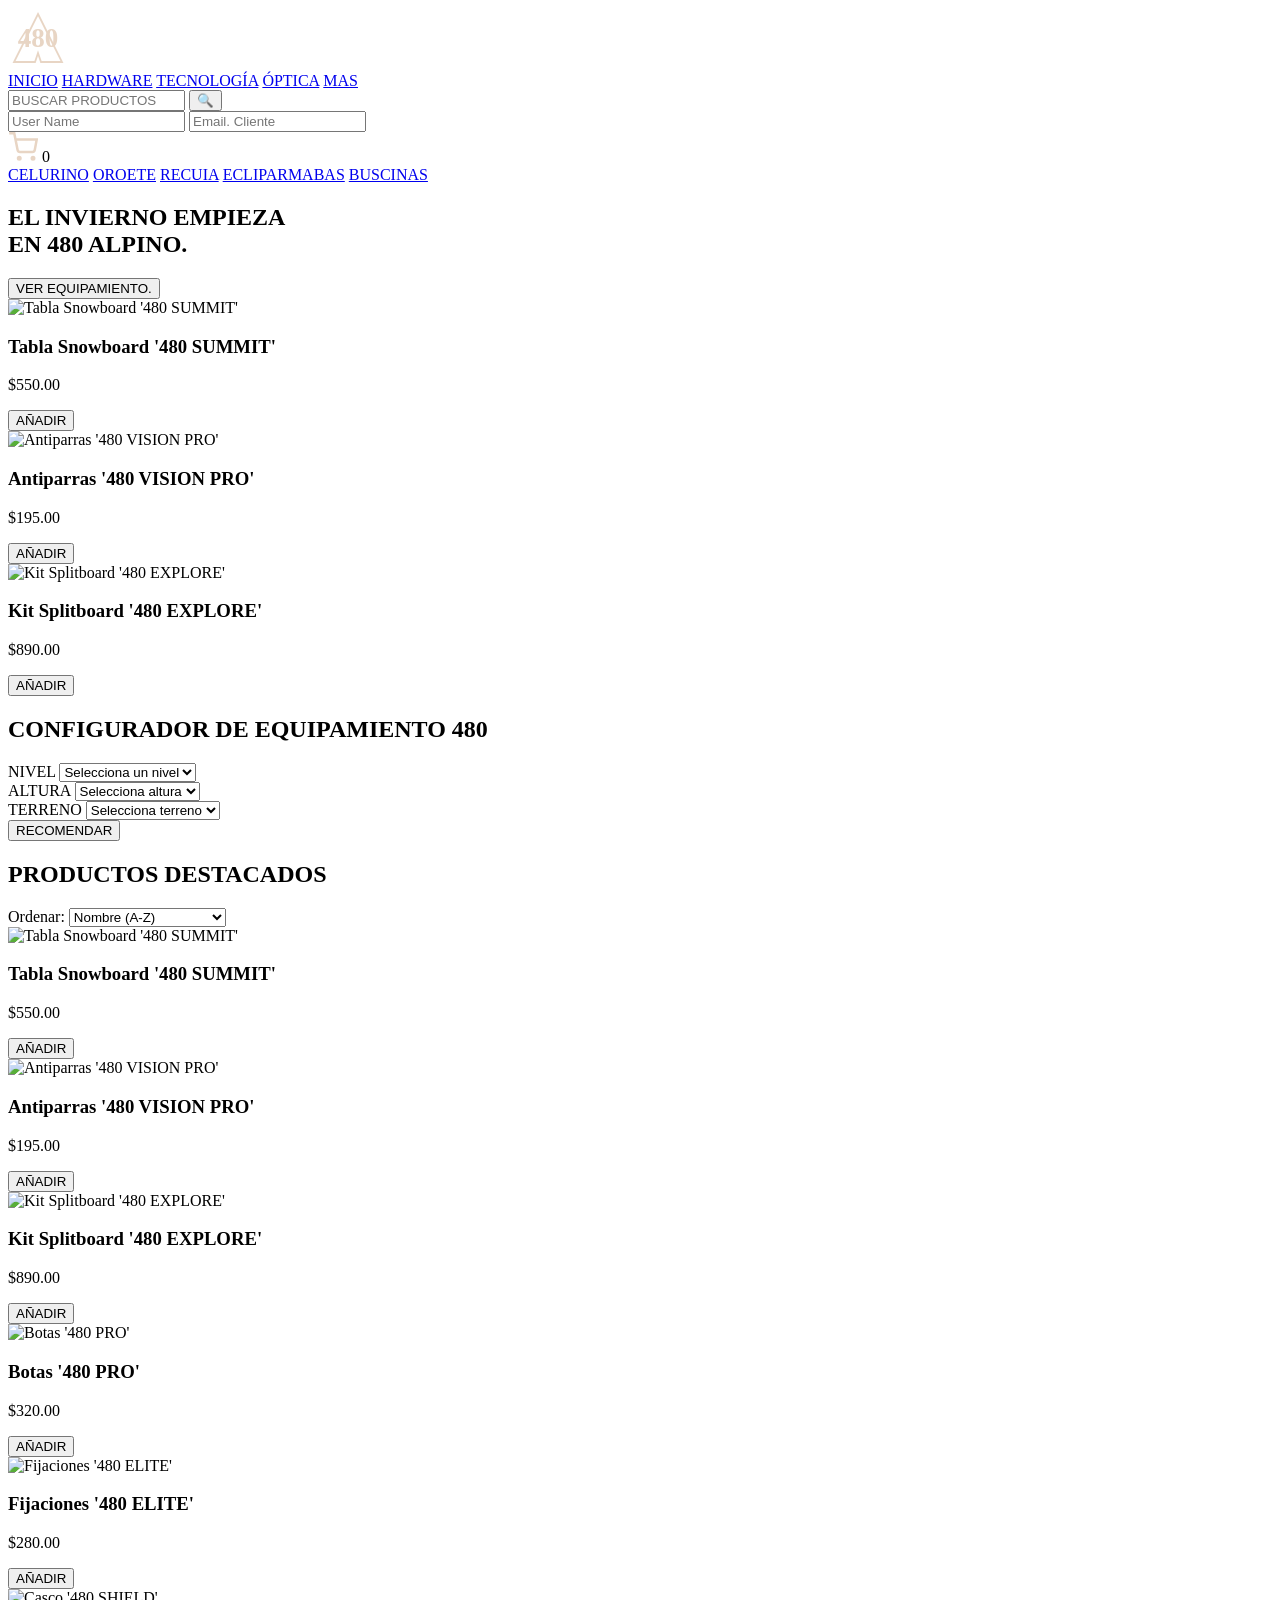
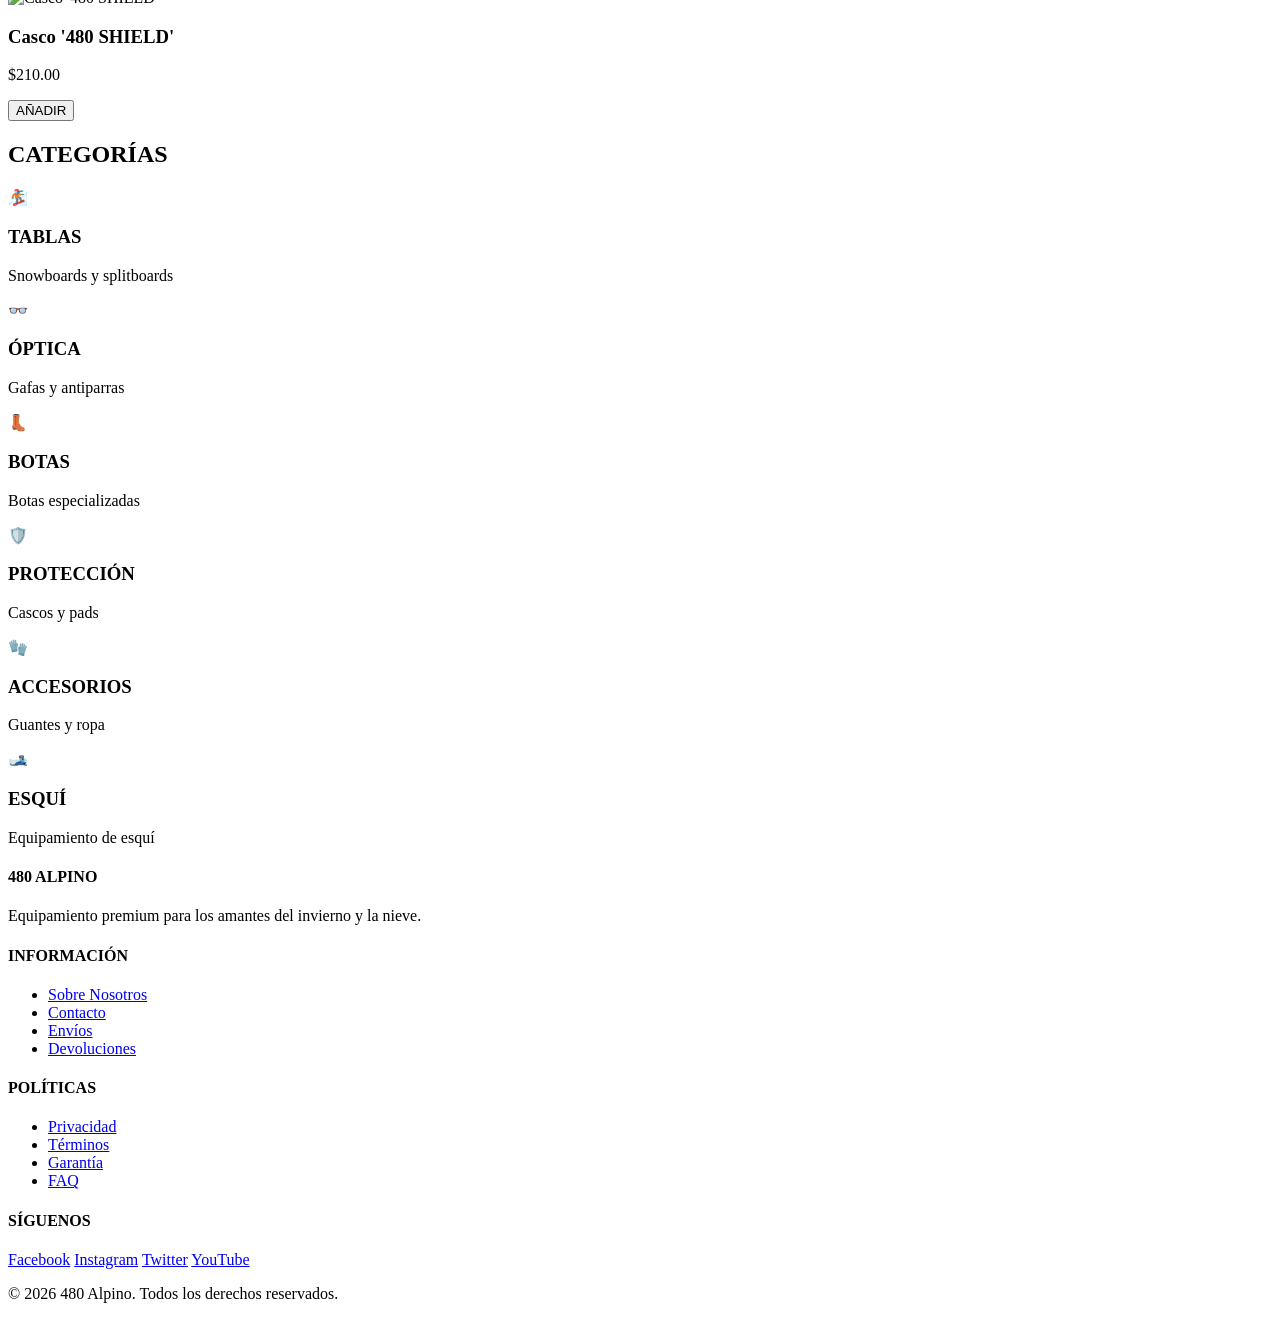
==== index.html @ dbb40c81 "Initial project setup - Complete modular structure" ====
<!DOCTYPE html>
<html lang="es">
<head>
    <meta charset="UTF-8">
    <meta name="viewport" content="width=device-width, initial-scale=1.0">
    <title>480 Alpino - Equipamiento de Nieve Premium</title>
    
    <!-- Styles -->
    <link rel="stylesheet" href="styles/main.css">
    <link rel="stylesheet" href="styles/navbar.css">
    <link rel="stylesheet" href="styles/hero.css">
    <link rel="stylesheet" href="styles/grid.css">
    <link rel="stylesheet" href="styles/configurador.css">
    <link rel="stylesheet" href="styles/footer.css">
    <link rel="stylesheet" href="styles/cart.css">
    <link rel="stylesheet" href="styles/search.css">
    <link rel="stylesheet" href="styles/animations.css">
    <link rel="stylesheet" href="styles/responsive.css">
</head>
<body>
    <!-- Header/Navbar -->
    <header class="navbar" id="navbar"></header>

    <!-- Search Bar Modal -->
    <div id="searchModal" class="search-modal"></div>

    <!-- Main Content -->
    <main>
        <!-- Hero Section -->
        <section class="hero" id="hero"></section>

        <!-- Configurador Section -->
        <section class="configurador" id="configurador"></section>

        <!-- Featured Products Section -->
        <section class="featured-products" id="featuredProducts"></section>

        <!-- Categories Section -->
        <section class="categories" id="categories"></section>
    </main>

    <!-- Footer -->
    <footer class="footer" id="footer"></footer>

    <!-- Cart Sidebar -->
    <div id="cartSidebar" class="cart-sidebar"></div>

    <!-- Notifications Container -->
    <div id="notificationsContainer" class="notifications-container"></div>

    <!-- Scripts -->
    <script src="js/utils/constants.js"></script>
    <script src="js/utils/helpers.js"></script>
    <script src="js/services/cart.js"></script>
    <script src="js/services/products.js"></script>
    <script src="js/services/search.js"></script>
    <script src="js/components/navbar.js"></script>
    <script src="js/components/hero.js"></script>
    <script src="js/components/grid.js"></script>
    <script src="js/components/configurador.js"></script>
    <script src="js/components/categories.js"></script>
    <script src="js/components/footer.js"></script>
    <script src="js/components/cart.js"></script>
    <script src="js/components/notifications.js"></script>
    <script src="js/components/search.js"></script>
    <script src="js/app.js"></script>
</body>
</html>
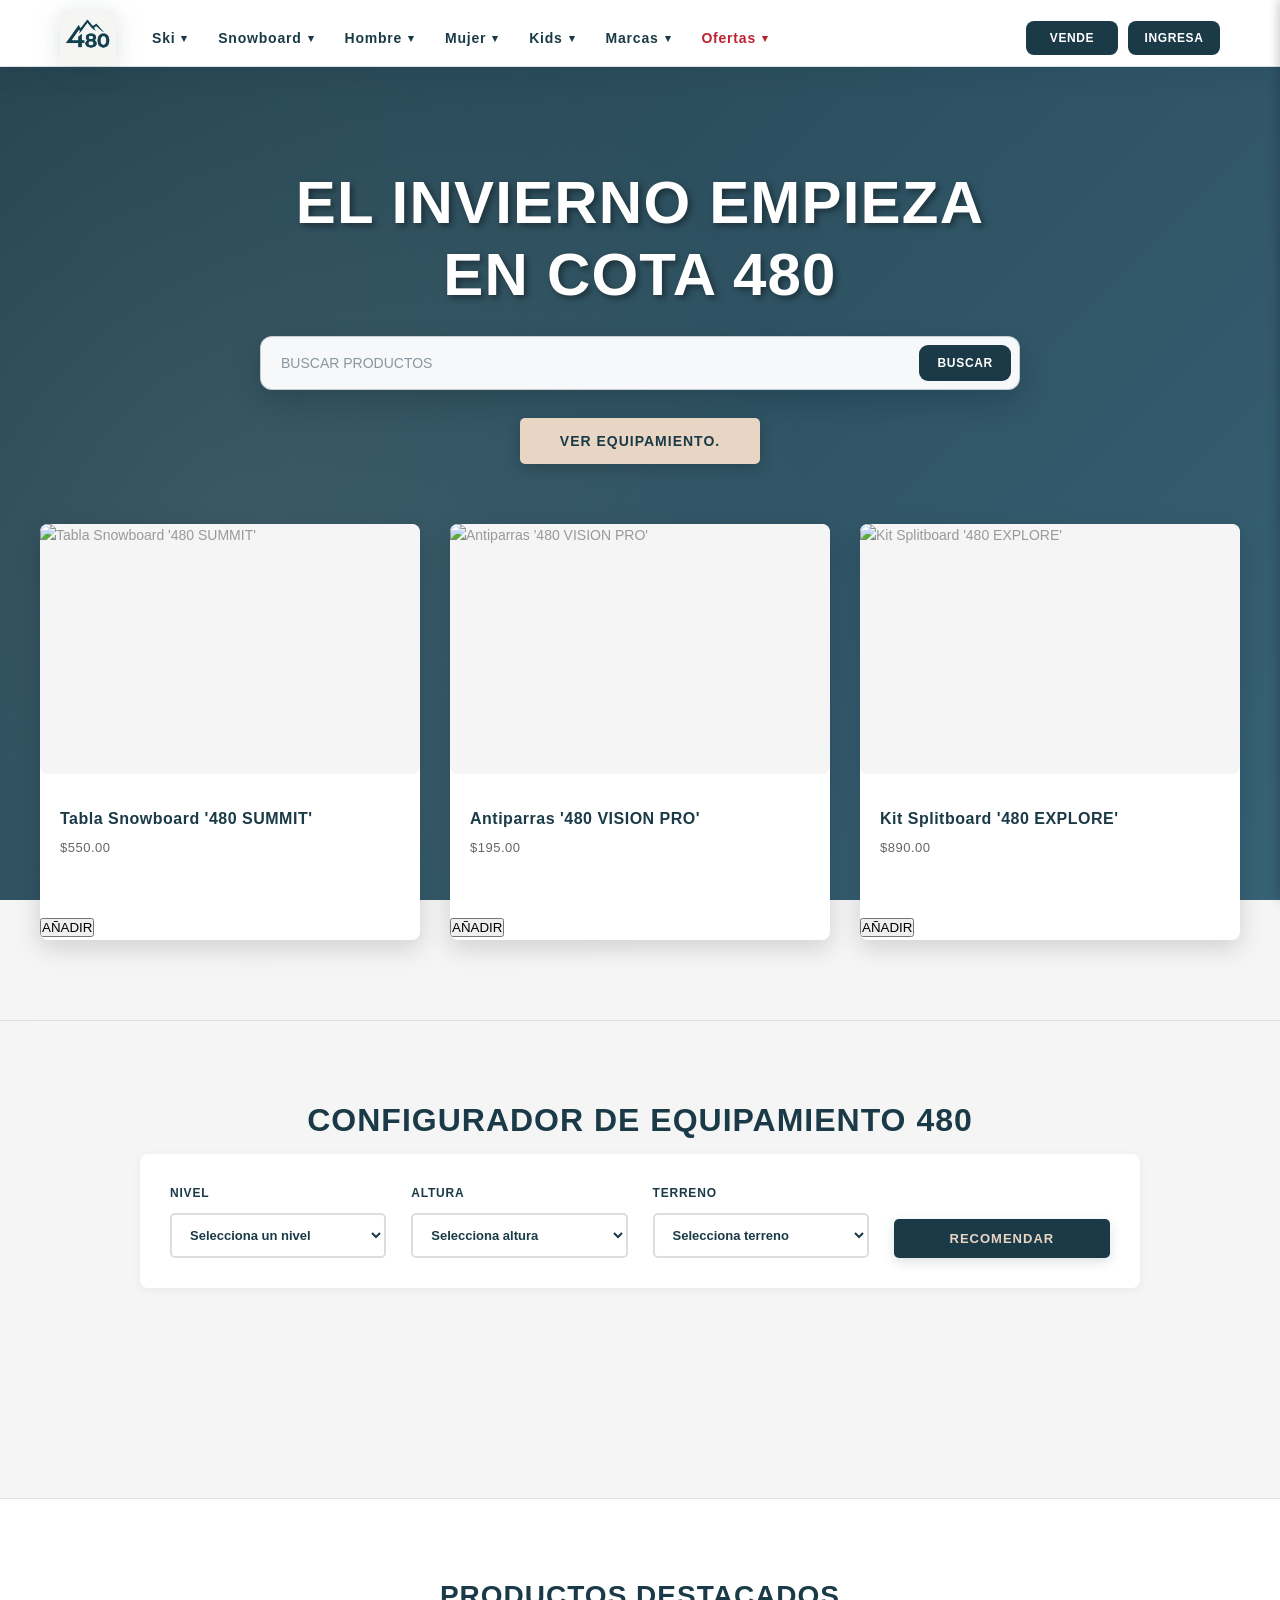
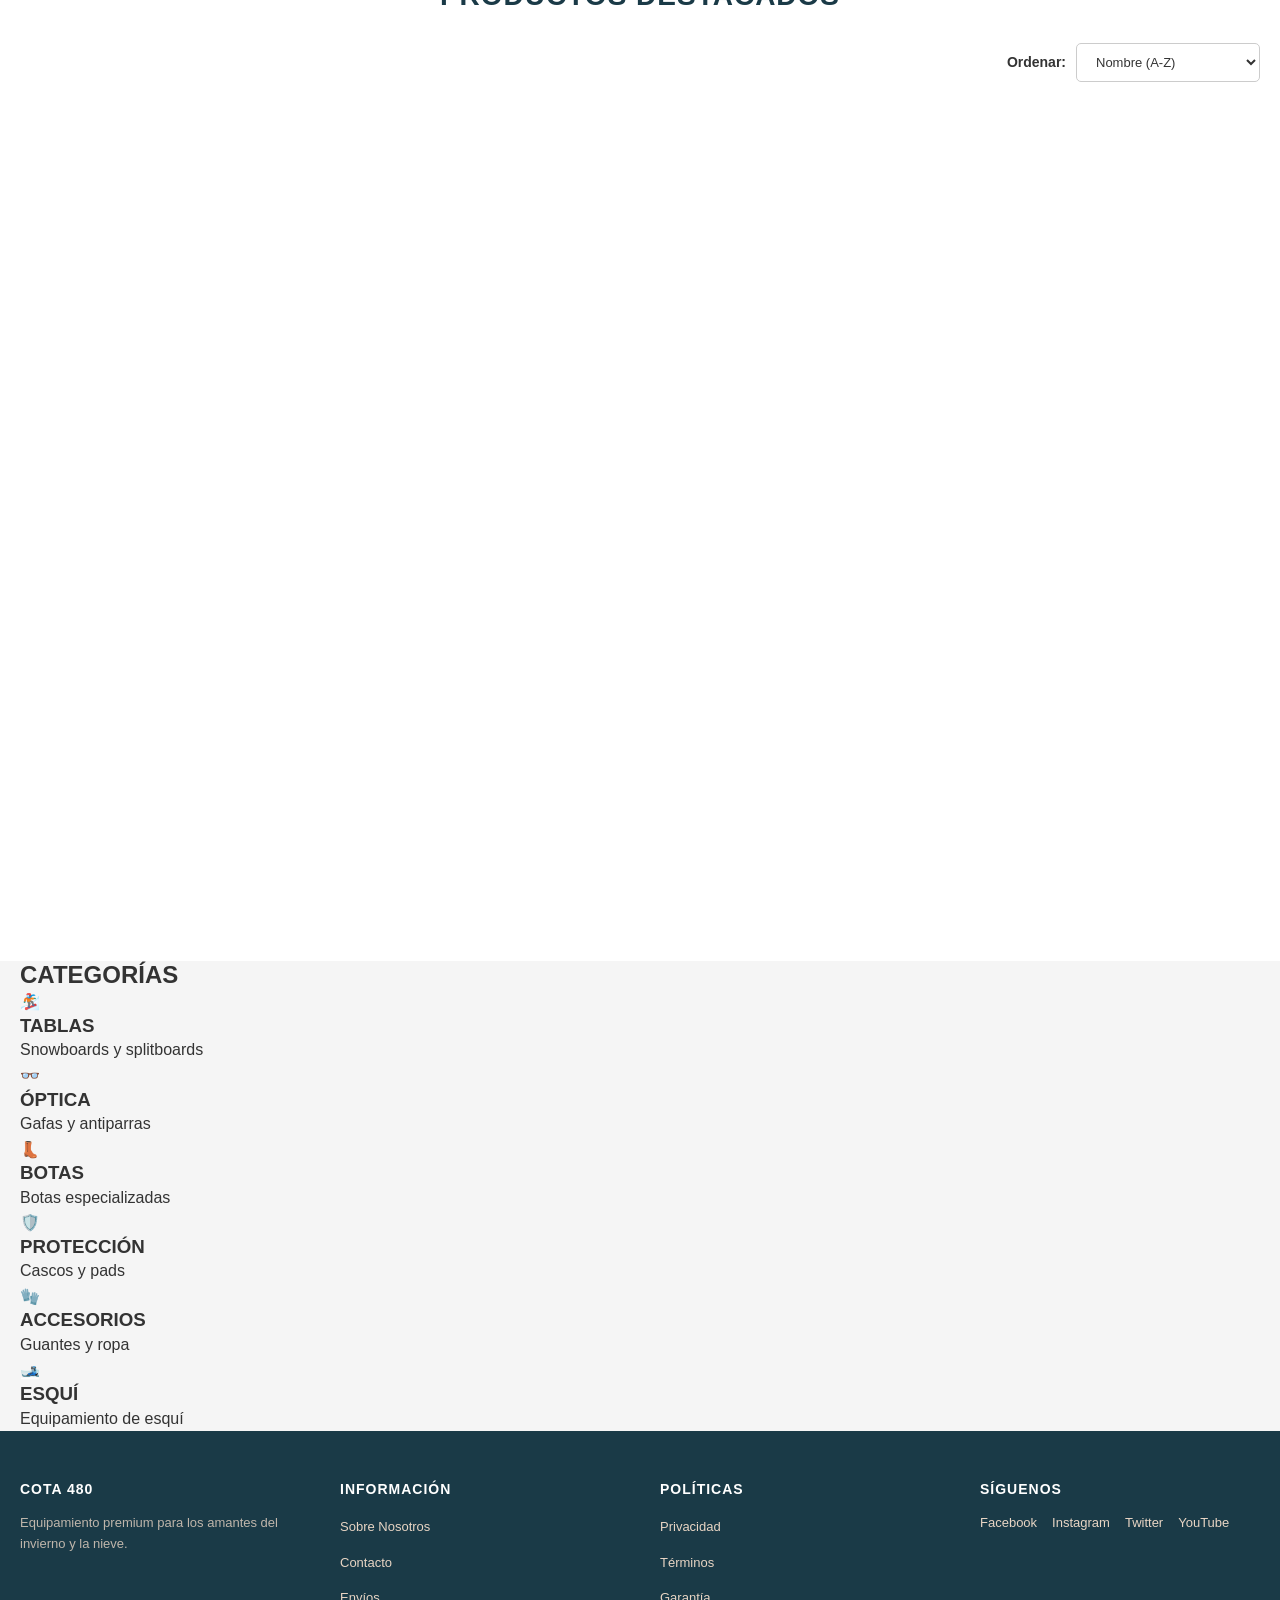
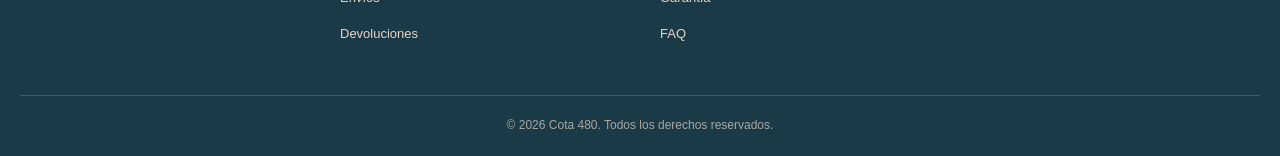
==== commit d35c348f: "MVP nav bar done" ====
--- a/index.html
+++ b/index.html
@@ -3,7 +3,7 @@
 <head>
     <meta charset="UTF-8">
     <meta name="viewport" content="width=device-width, initial-scale=1.0">
-    <title>480 Alpino - Equipamiento de Nieve Premium</title>
+    <title>Cota 480 - Equipamiento de Nieve Premium</title>
     
     <!-- Styles -->
     <link rel="stylesheet" href="styles/main.css">
--- a/styles/main.css
+++ b/styles/main.css
@@ -0,0 +1,67 @@
+/**
+ * ESTILOS GLOBALES
+ * Configuración global de la aplicación
+ */
+
+* {
+    margin: 0;
+    padding: 0;
+    box-sizing: border-box;
+}
+
+html {
+    scroll-behavior: smooth;
+    overflow-x: hidden;
+}
+
+body {
+    font-family: 'Segoe UI', Tahoma, Geneva, Verdana, sans-serif;
+    color: #333333;
+    background-color: #f5f5f5;
+    line-height: 1.6;
+    overflow-x: hidden;
+}
+
+.container {
+    max-width: 1400px;
+    margin: 0 auto;
+    padding: 0 20px;
+}
+
+h1, h2, h3, h4, h5, h6 {
+    font-weight: 700;
+    line-height: 1.2;
+}
+
+a {
+    text-decoration: none;
+    color: inherit;
+    transition: all 0.3s ease;
+}
+
+button {
+    font-family: inherit;
+    cursor: pointer;
+    transition: all 0.3s ease;
+}
+
+input, select, textarea {
+    font-family: inherit;
+}
+
+::-webkit-scrollbar {
+    width: 10px;
+}
+
+::-webkit-scrollbar-track {
+    background: #f1f1f1;
+}
+
+::-webkit-scrollbar-thumb {
+    background: #1a3a47;
+    border-radius: 5px;
+}
+
+::-webkit-scrollbar-thumb:hover {
+    background: #2d5a6f;
+}
--- a/styles/navbar.css
+++ b/styles/navbar.css
@@ -0,0 +1,479 @@
+/**
+ * ESTILOS: NAVBAR
+ * Barra de navegación principal - Guía de Estilos 480
+ * Colores: Fondo blanco + Azul logo #1a3a47
+ */
+
+.navbar {
+    --brand-blue: #1a3a47;
+    --brand-blue-soft: #2f5f75;
+    --brand-border: rgba(26, 58, 71, 0.16);
+    --brand-surface: #ffffff;
+    background: var(--brand-surface);
+    padding: 10px 0 0;
+    position: sticky;
+    top: 0;
+    z-index: 1000;
+    box-shadow: 0 8px 24px rgba(11, 34, 45, 0.08);
+    border-bottom: 1px solid var(--brand-border);
+    overflow-x: clip;
+}
+
+.nav-content {
+    display: flex;
+    align-items: center;
+    justify-content: space-between;
+    max-width: 1400px;
+    margin: 0 auto;
+    padding: 0 40px;
+    gap: 24px;
+    position: relative;
+}
+
+.logo {
+    flex-shrink: 0;
+    display: flex;
+    align-items: center;
+    height: 56px;
+    transition: all 0.3s ease;
+}
+
+.logo img,
+.logo svg {
+    height: 100%;
+    width: auto;
+    filter: drop-shadow(0 4px 12px rgba(20, 55, 74, 0.14));
+    transition: all 0.3s ease;
+}
+
+.logo-fallback {
+    font-size: 20px;
+    font-weight: 800;
+    letter-spacing: 0.6px;
+    color: var(--brand-blue);
+    text-transform: uppercase;
+}
+
+.logo:hover svg,
+.logo:hover img {
+    filter: drop-shadow(0 8px 18px rgba(20, 55, 74, 0.22));
+}
+
+.nav-menu {
+    display: flex;
+    gap: 6px;
+    flex: 1;
+    list-style: none;
+    margin: 0;
+    padding: 0;
+    align-items: center;
+}
+
+.hamburger-btn {
+    display: none;
+    width: 42px;
+    height: 42px;
+    border: 1px solid var(--brand-border);
+    border-radius: 10px;
+    background: #ffffff;
+    align-items: center;
+    justify-content: center;
+    flex-direction: column;
+    gap: 5px;
+    cursor: pointer;
+}
+
+.hamburger-btn span {
+    display: block;
+    width: 18px;
+    height: 2px;
+    background: var(--brand-blue);
+    border-radius: 2px;
+    transition: transform 0.2s ease, opacity 0.2s ease;
+}
+
+.hamburger-btn.is-active span:nth-child(1) {
+    transform: translateY(7px) rotate(45deg);
+}
+
+.hamburger-btn.is-active span:nth-child(2) {
+    opacity: 0;
+}
+
+.hamburger-btn.is-active span:nth-child(3) {
+    transform: translateY(-7px) rotate(-45deg);
+}
+
+.menu-item {
+    position: relative;
+    padding-bottom: 10px;
+    margin-bottom: -10px;
+}
+
+.menu-item.align-right .mega-dropdown {
+    left: auto;
+    right: 0;
+}
+
+.nav-link,
+.nav-trigger {
+    color: var(--brand-blue);
+    text-decoration: none;
+    font-weight: 700;
+    font-size: 14px;
+    letter-spacing: 0.8px;
+    transition: all 0.3s ease;
+    position: relative;
+    padding: 10px 12px;
+    border-radius: 10px;
+}
+
+.nav-trigger {
+    border: none;
+    background: transparent;
+    cursor: pointer;
+    display: inline-flex;
+    align-items: center;
+    gap: 6px;
+    font-family: inherit;
+}
+
+.caret {
+    font-size: 11px;
+    transition: transform 0.25s ease;
+}
+
+.menu-item.open .caret,
+.menu-item:hover .caret,
+.menu-item:focus-within .caret {
+    transform: rotate(180deg);
+}
+
+.nav-link:hover,
+.nav-trigger:hover,
+.menu-item.open .nav-trigger,
+.menu-item:focus-within .nav-trigger {
+    color: var(--brand-blue-soft);
+    background: rgba(26, 58, 71, 0.08);
+}
+
+.is-danger .nav-trigger {
+    color: #ba2332;
+}
+
+.mega-dropdown {
+    position: absolute;
+    left: 0;
+    top: calc(100% - 1px);
+    width: min(920px, calc(100vw - 32px));
+    max-width: calc(100vw - 24px);
+    background: #ffffff;
+    border: 1px solid var(--brand-border);
+    border-radius: 16px;
+    box-shadow: 0 22px 52px rgba(16, 48, 64, 0.22);
+    opacity: 0;
+    visibility: hidden;
+    transform: translateY(10px);
+    transition: opacity 0.2s ease, transform 0.2s ease, visibility 0.2s ease;
+    pointer-events: none;
+    padding: 16px;
+}
+
+.menu-item:hover .mega-dropdown,
+.menu-item:focus-within .mega-dropdown,
+.menu-item.open .mega-dropdown {
+    opacity: 1;
+    visibility: visible;
+    transform: translateY(0);
+    pointer-events: auto;
+}
+
+.mega-top {
+    border-bottom: 1px solid var(--brand-border);
+    padding-bottom: 12px;
+    margin-bottom: 14px;
+}
+
+.mega-shop-all {
+    color: var(--brand-blue);
+    text-decoration: none;
+    font-weight: 800;
+    letter-spacing: 0.4px;
+}
+
+.mega-shop-all:hover {
+    color: var(--brand-blue-soft);
+}
+
+.mega-grid {
+    display: grid;
+    grid-template-columns: repeat(3, minmax(140px, 1fr)) minmax(220px, 1.2fr);
+    gap: 20px;
+}
+
+.mega-column {
+    display: flex;
+    flex-direction: column;
+    gap: 8px;
+}
+
+.mega-column h4 {
+    color: var(--brand-blue);
+    margin: 0 0 4px;
+    font-size: 12px;
+    text-transform: uppercase;
+    letter-spacing: 0.9px;
+}
+
+.mega-link {
+    color: #2f5567;
+    text-decoration: none;
+    font-size: 13px;
+    line-height: 1.35;
+}
+
+.mega-link:hover {
+    color: var(--brand-blue);
+}
+
+.mega-featured {
+    display: grid;
+    grid-template-columns: 1fr;
+    gap: 10px;
+}
+
+.mega-feature-card {
+    text-decoration: none;
+    color: var(--brand-blue);
+    border: 1px solid rgba(26, 58, 71, 0.12);
+    background: linear-gradient(135deg, #f7fbfe 0%, #edf5f9 100%);
+    border-radius: 12px;
+    padding: 14px;
+    display: flex;
+    flex-direction: column;
+    gap: 4px;
+    transition: transform 0.2s ease, box-shadow 0.2s ease;
+}
+
+.mega-feature-card:hover {
+    transform: translateY(-2px);
+    box-shadow: 0 8px 20px rgba(26, 58, 71, 0.15);
+}
+
+.mega-feature-title {
+    font-size: 14px;
+    font-weight: 800;
+}
+
+.mega-feature-subtitle {
+    font-size: 12px;
+    color: #487186;
+}
+
+.mega-feature-cta {
+    font-size: 12px;
+    font-weight: 700;
+}
+
+.nav-right {
+    display: flex;
+    align-items: center;
+    gap: 10px;
+    flex-shrink: 0;
+}
+
+.nav-menu-actions {
+    display: none;
+}
+
+.action-btn {
+    background: var(--brand-blue);
+    color: #ffffff;
+    border: none;
+    border-radius: 8px;
+    padding: 10px 16px;
+    min-width: 92px;
+    font-size: 12px;
+    font-weight: 700;
+    letter-spacing: 0.6px;
+    text-transform: uppercase;
+    cursor: pointer;
+    transition: transform 0.2s ease, box-shadow 0.2s ease, background 0.2s ease;
+}
+
+.action-btn:hover {
+    background: var(--brand-blue-soft);
+    transform: translateY(-1px);
+    box-shadow: 0 8px 18px rgba(26, 58, 71, 0.22);
+}
+
+/* Responsive priority:
+   1) Compress categories while still legible.
+   2) Hide categories when space is insufficient, keep action buttons visible.
+*/
+@media (max-width: 1200px) {
+    .nav-content {
+        padding: 0 24px;
+        gap: 14px;
+    }
+
+    .nav-menu {
+        gap: 2px;
+    }
+
+    .nav-link,
+    .nav-trigger {
+        font-size: 12px;
+        letter-spacing: 0.45px;
+        padding: 8px 8px;
+    }
+
+    .mega-dropdown {
+        width: min(800px, calc(100vw - 24px));
+    }
+
+    .nav-right {
+        margin-left: auto;
+    }
+}
+
+@media (max-width: 980px) {
+    .nav-content {
+        padding: 0 16px;
+        gap: 10px;
+    }
+
+    .nav-link,
+    .nav-trigger {
+        font-size: 11px;
+        letter-spacing: 0.3px;
+        padding: 8px 6px;
+    }
+
+    .action-btn {
+        min-width: 74px;
+        padding: 8px 10px;
+        font-size: 11px;
+    }
+
+    .mega-dropdown {
+        width: min(720px, calc(100vw - 20px));
+    }
+}
+
+@media (max-width: 768px) {
+    .navbar .nav-content {
+        padding: 0 12px;
+        gap: 10px;
+        align-items: center;
+        flex-wrap: nowrap;
+    }
+
+    .hamburger-btn {
+        display: inline-flex;
+        order: 2;
+        margin-left: auto;
+    }
+
+    .navbar .nav-menu {
+        display: none;
+        position: absolute;
+        top: calc(100% + 8px);
+        left: 0;
+        right: 0;
+        width: auto;
+        z-index: 1200;
+        gap: 8px;
+        flex-wrap: wrap;
+        padding: 10px;
+        border: 1px solid var(--brand-border);
+        border-radius: 12px;
+        background: #ffffff;
+        box-shadow: 0 14px 34px rgba(16, 48, 64, 0.16);
+        max-height: calc(100vh - 92px);
+        overflow-y: auto;
+        overflow-x: hidden;
+    }
+
+    .navbar .nav-menu.mobile-open {
+        display: flex;
+    }
+
+    .nav-right {
+        display: none;
+    }
+
+    .nav-menu-actions {
+        width: 100%;
+        display: grid;
+        grid-template-columns: 1fr 1fr;
+        gap: 8px;
+        margin-top: 8px;
+        padding-top: 10px;
+        border-top: 1px solid var(--brand-border);
+    }
+
+    .action-btn {
+        min-width: 74px;
+        padding: 8px 10px;
+        font-size: 11px;
+    }
+
+    .menu-item {
+        width: 100%;
+        padding-bottom: 0;
+        margin-bottom: 0;
+    }
+
+    .nav-trigger {
+        width: 100%;
+        justify-content: space-between;
+        border: 1px solid var(--brand-border);
+    }
+
+    .mega-dropdown {
+        position: static;
+        width: 100%;
+        margin-top: 8px;
+        transform: none;
+        box-shadow: none;
+        display: none;
+        opacity: 1;
+        visibility: visible;
+        pointer-events: auto;
+    }
+
+    .menu-item.open .mega-dropdown {
+        display: block;
+    }
+
+    .menu-item:hover .mega-dropdown,
+    .menu-item:focus-within .mega-dropdown {
+        display: none;
+    }
+
+    .menu-item.open:hover .mega-dropdown,
+    .menu-item.open:focus-within .mega-dropdown {
+        display: block;
+    }
+
+    .mega-grid {
+        grid-template-columns: 1fr;
+    }
+}
+
+@media (max-width: 480px) {
+    .navbar .nav-content {
+        padding: 0 10px;
+    }
+
+    .logo {
+        height: 44px;
+    }
+
+    .nav-menu-actions .action-btn {
+        min-width: 62px;
+        padding: 7px 8px;
+        font-size: 9px;
+    }
+}
--- a/styles/hero.css
+++ b/styles/hero.css
@@ -0,0 +1,276 @@
+/**
+ * ESTILOS: HERO SECTION
+ * Sección hero principal - Guía de Estilos 480
+ * Colores: Azul marino #1a3a47, Beige #f5f5f5, Blanco #ffffff
+ */
+
+.hero {
+    background: linear-gradient(135deg, rgba(26, 58, 71, 0.95) 0%, rgba(45, 90, 111, 0.95) 100%),
+                url('data:image/svg+xml,<svg xmlns="http://www.w3.org/2000/svg" viewBox="0 0 1200 600"><defs><pattern id="mountains" patternUnits="userSpaceOnUse" width="200" height="200"><path d="M0,150 L50,50 L100,150 L150,80 L200,150" stroke="rgba(232,213,196,0.05)" fill="none" stroke-width="1"/></pattern></defs><rect width="1200" height="600" fill="none"/><rect width="1200" height="600" fill="url(%23mountains)"/></svg>');
+    background-size: cover;
+    background-position: center;
+    background-attachment: fixed;
+    padding: 100px 0 80px;
+    position: relative;
+    overflow: hidden;
+}
+
+.hero::before {
+    content: '';
+    position: absolute;
+    top: 0;
+    left: 0;
+    right: 0;
+    bottom: 0;
+    background: radial-gradient(circle at 20% 50%, rgba(232, 213, 196, 0.08) 0%, transparent 50%);
+    pointer-events: none;
+}
+
+.hero-content {
+    text-align: center;
+    color: #f5f5f5;
+    margin-bottom: 60px;
+    animation: fadeInDown 0.8s ease;
+    position: relative;
+    z-index: 2;
+    max-width: 900px;
+    margin-left: auto;
+    margin-right: auto;
+    padding: 0 40px;
+}
+
+.hero h1 {
+    font-size: 60px;
+    font-weight: 700;
+    line-height: 1.2;
+    margin-bottom: 25px;
+    letter-spacing: 1.2px;
+    text-shadow: 3px 3px 6px rgba(0, 0, 0, 0.4);
+    color: #ffffff;
+}
+
+.hero p {
+    font-size: 18px;
+    line-height: 1.6;
+    color: #E8D5C4;
+    margin-bottom: 35px;
+    letter-spacing: 0.5px;
+}
+
+.hero-buttons {
+    display: flex;
+    gap: 20px;
+    justify-content: center;
+    flex-wrap: wrap;
+}
+
+.hero-search {
+    display: flex;
+    align-items: center;
+    justify-content: center;
+    width: min(760px, 92vw);
+    margin: 0 auto 28px;
+    background: rgba(255, 255, 255, 0.96);
+    border: 1px solid rgba(26, 58, 71, 0.22);
+    border-radius: 12px;
+    padding: 8px;
+    box-shadow: 0 12px 28px rgba(6, 24, 33, 0.2);
+}
+
+.hero-search-input {
+    flex: 1;
+    min-width: 130px;
+    border: none;
+    background: transparent;
+    color: #1a3a47;
+    font-size: 14px;
+    outline: none;
+    padding: 10px 12px;
+}
+
+.hero-search-input::placeholder {
+    color: rgba(26, 58, 71, 0.5);
+}
+
+.hero-search-btn {
+    border: none;
+    background: #1a3a47;
+    color: #ffffff;
+    border-radius: 9px;
+    padding: 11px 18px;
+    font-size: 12px;
+    font-weight: 700;
+    text-transform: uppercase;
+    letter-spacing: 0.7px;
+    cursor: pointer;
+    transition: background 0.2s ease;
+}
+
+.hero-search-btn:hover {
+    background: #2f5f75;
+}
+
+.btn-primary {
+    background: #E8D5C4;
+    color: #1a3a47;
+    border: none;
+    padding: 15px 40px;
+    font-size: 14px;
+    font-weight: 700;
+    letter-spacing: 1px;
+    border-radius: 5px;
+    cursor: pointer;
+    transition: all 0.3s ease;
+    box-shadow: 0 4px 15px rgba(0, 0, 0, 0.2);
+    text-transform: uppercase;
+}
+
+.btn-primary:hover {
+    background: #ffffff;
+    transform: translateY(-3px);
+    box-shadow: 0 6px 25px rgba(0, 0, 0, 0.3);
+}
+
+.btn-secondary {
+    background: transparent;
+    color: #E8D5C4;
+    border: 2px solid #E8D5C4;
+    padding: 13px 38px;
+    font-size: 14px;
+    font-weight: 700;
+    letter-spacing: 1px;
+    border-radius: 5px;
+    cursor: pointer;
+    transition: all 0.3s ease;
+    text-transform: uppercase;
+}
+
+.btn-secondary:hover {
+    background: #E8D5C4;
+    color: #1a3a47;
+    transform: translateY(-3px);
+}
+
+.hero-products {
+    display: grid;
+    grid-template-columns: repeat(auto-fit, minmax(280px, 1fr));
+    gap: 30px;
+    margin-top: 60px;
+    position: relative;
+    z-index: 2;
+    padding: 0 40px;
+    max-width: 1400px;
+    margin-left: auto;
+    margin-right: auto;
+}
+
+.product-card {
+    background: #ffffff;
+    border-radius: 8px;
+    overflow: hidden;
+    box-shadow: 0 8px 25px rgba(0, 0, 0, 0.15);
+    transition: all 0.3s ease;
+    animation: slideUp 0.8s ease 0.2s backwards;
+}
+
+.product-card:hover {
+    transform: translateY(-10px);
+    box-shadow: 0 12px 35px rgba(0, 0, 0, 0.25);
+}
+
+.product-image {
+    width: 100%;
+    height: 240px;
+    object-fit: cover;
+    background: linear-gradient(135deg, #f5f5f5 0%, #efefef 100%);
+    display: flex;
+    align-items: center;
+    justify-content: center;
+    font-size: 14px;
+    color: #999;
+}
+
+.product-card h3 {
+    color: #1a3a47;
+    font-size: 16px;
+    font-weight: 700;
+    padding: 20px 20px 10px;
+    letter-spacing: 0.5px;
+}
+
+.product-card p {
+    color: #666;
+    font-size: 13px;
+    padding: 0 20px 20px;
+    line-height: 1.6;
+}
+
+/* Animaciones */
+@keyframes fadeInDown {
+    from {
+        opacity: 0;
+        transform: translateY(-30px);
+    }
+    to {
+        opacity: 1;
+        transform: translateY(0);
+    }
+}
+
+@keyframes slideUp {
+    from {
+        opacity: 0;
+        transform: translateY(30px);
+    }
+    to {
+        opacity: 1;
+        transform: translateY(0);
+    }
+}
+
+/* Mobile responsive */
+@media (max-width: 768px) {
+    .hero {
+        padding: 60px 0 50px;
+    }
+
+    .hero h1 {
+        font-size: 36px;
+        margin-bottom: 20px;
+    }
+
+    .hero p {
+        font-size: 16px;
+        margin-bottom: 25px;
+    }
+
+    .hero-buttons {
+        gap: 12px;
+    }
+
+    .hero-search {
+        width: 100%;
+        margin-bottom: 20px;
+    }
+
+    .hero-search-btn {
+        padding: 10px 14px;
+    }
+
+    .btn-primary,
+    .btn-secondary {
+        padding: 12px 30px;
+        font-size: 12px;
+    }
+
+    .hero-products {
+        grid-template-columns: 1fr;
+        gap: 20px;
+        padding: 0 20px;
+    }
+
+    .hero-content,
+    .hero-products {
+        padding: 0 20px;
+    }
+}
--- a/styles/grid.css
+++ b/styles/grid.css
@@ -0,0 +1,120 @@
+/**
+ * ESTILOS: GRID
+ * Vista en cuadrícula de productos
+ */
+
+.featured-products {
+    padding: 80px 0;
+    background: #ffffff;
+}
+
+.featured-products h2 {
+    color: #1a3a47;
+    font-size: 28px;
+    margin-bottom: 30px;
+    text-align: center;
+    letter-spacing: 1px;
+}
+
+.grid-controls {
+    display: flex;
+    justify-content: flex-end;
+    margin-bottom: 40px;
+    gap: 20px;
+}
+
+.sort-control {
+    display: flex;
+    align-items: center;
+    gap: 10px;
+}
+
+.sort-control label {
+    font-weight: 600;
+    color: #333;
+    font-size: 14px;
+}
+
+.sort-select {
+    padding: 10px 15px;
+    border: 1px solid #ccc;
+    border-radius: 5px;
+    background: #ffffff;
+    color: #333;
+    font-size: 13px;
+    cursor: pointer;
+    transition: border-color 0.3s ease;
+}
+
+.sort-select:focus {
+    outline: none;
+    border-color: #1a3a47;
+    box-shadow: 0 0 0 2px rgba(26, 58, 71, 0.1);
+}
+
+.products-grid {
+    display: grid;
+    grid-template-columns: repeat(auto-fill, minmax(200px, 1fr));
+    gap: 30px;
+}
+
+.product-item {
+    text-align: center;
+    transition: transform 0.3s ease;
+    opacity: 0;
+}
+
+.product-item:hover {
+    transform: translateY(-5px);
+}
+
+.product-image {
+    background: #f5f5f5;
+    border-radius: 8px;
+    overflow: hidden;
+    margin-bottom: 15px;
+    height: 250px;
+}
+
+.product-image img {
+    width: 100%;
+    height: 100%;
+    object-fit: cover;
+    transition: transform 0.3s ease;
+}
+
+.product-item:hover .product-image img {
+    transform: scale(1.05);
+}
+
+.product-item h3 {
+    color: #1a3a47;
+    font-size: 14px;
+    font-weight: 600;
+    margin-bottom: 10px;
+}
+
+.product-price {
+    color: #2d5a6f;
+    font-size: 16px;
+    font-weight: 700;
+    margin-bottom: 15px;
+}
+
+.btn-add-small {
+    background: #1a3a47;
+    color: #E8D5C4;
+    border: none;
+    padding: 10px 20px;
+    font-size: 11px;
+    font-weight: 700;
+    border-radius: 5px;
+    cursor: pointer;
+    transition: all 0.3s ease;
+    letter-spacing: 0.5px;
+}
+
+.btn-add-small:hover {
+    background: #2d5a6f;
+    transform: scale(1.05);
+}
--- a/styles/configurador.css
+++ b/styles/configurador.css
@@ -0,0 +1,258 @@
+/**
+ * ESTILOS: CONFIGURADOR
+ * Sección configurador de equipamiento - Guía de Estilos 480
+ * Colores: Azul marino #1a3a47, Beige #f5f5f5
+ */
+
+.configurador {
+    background: #f5f5f5;
+    padding: 80px 40px;
+    border-top: 1px solid rgba(26, 58, 71, 0.1);
+    border-bottom: 1px solid rgba(26, 58, 71, 0.1);
+}
+
+.configurador-container {
+    max-width: 1200px;
+    margin: 0 auto;
+}
+
+.configurador h2 {
+    color: #1a3a47;
+    font-size: 32px;
+    font-weight: 700;
+    margin-bottom: 15px;
+    text-align: center;
+    letter-spacing: 1px;
+}
+
+.configurador-subtitle {
+    text-align: center;
+    color: #666;
+    font-size: 16px;
+    margin-bottom: 50px;
+    line-height: 1.6;
+    max-width: 600px;
+    margin-left: auto;
+    margin-right: auto;
+}
+
+.config-controls {
+    display: grid;
+    grid-template-columns: repeat(auto-fit, minmax(200px, 1fr));
+    gap: 25px;
+    align-items: end;
+    max-width: 1000px;
+    margin: 0 auto 50px;
+    padding: 30px;
+    background: #ffffff;
+    border-radius: 8px;
+    box-shadow: 0 2px 10px rgba(0, 0, 0, 0.05);
+}
+
+.control-group {
+    display: flex;
+    flex-direction: column;
+}
+
+.control-group label {
+    color: #1a3a47;
+    font-weight: 700;
+    font-size: 12px;
+    margin-bottom: 10px;
+    letter-spacing: 0.8px;
+    text-transform: uppercase;
+}
+
+.control-group span {
+    color: #666;
+    font-size: 12px;
+    font-weight: 500;
+    margin-bottom: 8px;
+}
+
+.config-select {
+    padding: 12px 14px;
+    border: 2px solid #ddd;
+    border-radius: 5px;
+    background: #ffffff;
+    color: #1a3a47;
+    font-size: 13px;
+    font-weight: 600;
+    cursor: pointer;
+    transition: all 0.3s ease;
+}
+
+.config-select:hover {
+    border-color: #1a3a47;
+    box-shadow: 0 2px 8px rgba(26, 58, 71, 0.1);
+}
+
+.config-select:focus {
+    outline: none;
+    border-color: #1a3a47;
+    box-shadow: 0 0 0 3px rgba(26, 58, 71, 0.1);
+}
+
+.btn-recommend {
+    background: #1a3a47;
+    color: #E8D5C4;
+    border: none;
+    padding: 12px 30px;
+    font-size: 13px;
+    font-weight: 700;
+    border-radius: 5px;
+    cursor: pointer;
+    transition: all 0.3s ease;
+    letter-spacing: 1px;
+    align-self: flex-end;
+    text-transform: uppercase;
+    box-shadow: 0 4px 12px rgba(26, 58, 71, 0.15);
+}
+
+.btn-recommend:hover {
+    background: #2d5a6f;
+    transform: translateY(-2px);
+    box-shadow: 0 6px 16px rgba(26, 58, 71, 0.2);
+}
+
+.btn-recommend:active {
+    transform: translateY(0);
+}
+
+.resultado-config {
+    text-align: center;
+    min-height: 50px;
+    color: #1a3a47;
+    font-weight: 600;
+    font-size: 16px;
+    margin-bottom: 30px;
+}
+
+.resultado-config.hidden {
+    display: none;
+}
+
+.recomendacion-card {
+    background: #ffffff;
+    padding: 40px 30px;
+    border-radius: 8px;
+    display: inline-block;
+    box-shadow: 0 8px 25px rgba(0, 0, 0, 0.1);
+    max-width: 450px;
+    border: 2px solid rgba(26, 58, 71, 0.1);
+    transition: all 0.3s ease;
+    margin: 0 auto;
+}
+
+.recomendacion-card:hover {
+    box-shadow: 0 12px 35px rgba(0, 0, 0, 0.15);
+    border-color: rgba(26, 58, 71, 0.2);
+}
+
+.recomendacion-card h3 {
+    color: #1a3a47;
+    font-size: 20px;
+    font-weight: 700;
+    margin-bottom: 15px;
+    letter-spacing: 0.5px;
+}
+
+.recomendacion-card .precio {
+    color: #2d5a6f;
+    font-weight: 700;
+    font-size: 24px;
+    margin-bottom: 15px;
+}
+
+.recomendacion-card .precio::before {
+    content: '$';
+    font-size: 18px;
+    margin-right: 3px;
+}
+
+.recomendacion-card .descripcion {
+    color: #666;
+    margin-bottom: 25px;
+    max-width: 100%;
+    font-size: 14px;
+    line-height: 1.6;
+}
+
+.recomendacion-card .btn-add {
+    background: #1a3a47;
+    color: #E8D5C4;
+    border: none;
+    padding: 12px 30px;
+    font-size: 13px;
+    font-weight: 700;
+    border-radius: 5px;
+    cursor: pointer;
+    transition: all 0.3s ease;
+    letter-spacing: 1px;
+    text-transform: uppercase;
+    width: 100%;
+}
+
+.recomendacion-card .btn-add:hover {
+    background: #2d5a6f;
+    transform: translateY(-2px);
+    box-shadow: 0 4px 12px rgba(26, 58, 71, 0.2);
+}
+
+.error-message {
+    color: #d32f2f;
+    font-size: 12px;
+    font-weight: 600;
+    text-align: center;
+    margin: 20px 0;
+    padding: 15px;
+    background: rgba(211, 47, 47, 0.1);
+    border-radius: 5px;
+}
+
+/* Mobile responsive */
+@media (max-width: 768px) {
+    .configurador {
+        padding: 60px 20px;
+    }
+
+    .configurador h2 {
+        font-size: 24px;
+        margin-bottom: 12px;
+    }
+
+    .configurador-subtitle {
+        font-size: 14px;
+        margin-bottom: 35px;
+    }
+
+    .config-controls {
+        grid-template-columns: 1fr;
+        gap: 15px;
+        padding: 20px;
+        margin-bottom: 35px;
+    }
+
+    .btn-recommend {
+        align-self: auto;
+        width: 100%;
+    }
+
+    .recomendacion-card {
+        max-width: 100%;
+        padding: 30px 20px;
+    }
+
+    .recomendacion-card h3 {
+        font-size: 18px;
+    }
+
+    .recomendacion-card .precio {
+        font-size: 20px;
+    }
+
+    .recomendacion-card .btn-add {
+        padding: 10px 20px;
+        font-size: 12px;
+    }
+}
--- a/styles/footer.css
+++ b/styles/footer.css
@@ -0,0 +1,69 @@
+/**
+ * ESTILOS: FOOTER
+ * Pie de página
+ */
+
+.footer {
+    background: #1a3a47;
+    color: #E8D5C4;
+    padding: 50px 0 20px;
+}
+
+.footer-content {
+    display: grid;
+    grid-template-columns: repeat(auto-fit, minmax(250px, 1fr));
+    gap: 40px;
+    margin-bottom: 40px;
+}
+
+.footer-section h4 {
+    color: #ffffff;
+    font-size: 14px;
+    font-weight: 700;
+    margin-bottom: 15px;
+    letter-spacing: 1px;
+}
+
+.footer-section p {
+    font-size: 13px;
+    line-height: 1.6;
+    color: rgba(232, 213, 196, 0.8);
+}
+
+.footer-section ul {
+    list-style: none;
+}
+
+.footer-section ul li {
+    margin-bottom: 10px;
+}
+
+.footer-section a {
+    color: #E8D5C4;
+    text-decoration: none;
+    font-size: 13px;
+    transition: all 0.3s ease;
+}
+
+.footer-section a:hover {
+    color: #ffffff;
+    padding-left: 5px;
+}
+
+.social-links {
+    display: flex;
+    gap: 15px;
+    flex-wrap: wrap;
+}
+
+.social-links a {
+    display: inline-block;
+}
+
+.footer-bottom {
+    text-align: center;
+    padding-top: 20px;
+    border-top: 1px solid rgba(232, 213, 196, 0.2);
+    font-size: 12px;
+    color: rgba(232, 213, 196, 0.7);
+}
--- a/styles/cart.css
+++ b/styles/cart.css
@@ -0,0 +1,205 @@
+/**
+ * ESTILOS: CARRITO
+ * Interfaz del carrito de compras
+ */
+
+.cart-sidebar {
+    position: fixed;
+    right: -450px;
+    top: 0;
+    width: 450px;
+    height: 100vh;
+    background: #ffffff;
+    box-shadow: -2px 0 10px rgba(0, 0, 0, 0.2);
+    z-index: 2000;
+    transition: right 0.3s ease;
+    display: flex;
+    flex-direction: column;
+}
+
+.cart-sidebar.open {
+    right: 0;
+}
+
+.cart-overlay {
+    position: fixed;
+    top: 0;
+    left: 0;
+    right: 0;
+    bottom: 0;
+    background: rgba(0, 0, 0, 0.5);
+    z-index: 1999;
+    opacity: 0;
+    pointer-events: none;
+    transition: opacity 0.3s ease;
+}
+
+.cart-sidebar.open ~ .cart-overlay {
+    opacity: 1;
+    pointer-events: auto;
+}
+
+.cart-container {
+    display: flex;
+    flex-direction: column;
+    height: 100%;
+}
+
+.cart-header {
+    display: flex;
+    justify-content: space-between;
+    align-items: center;
+    padding: 20px;
+    border-bottom: 1px solid #ddd;
+    background: #f9f9f9;
+}
+
+.cart-header h2 {
+    color: #1a3a47;
+    font-size: 20px;
+}
+
+.btn-close {
+    background: none;
+    border: none;
+    font-size: 24px;
+    color: #1a3a47;
+    cursor: pointer;
+    transition: all 0.3s ease;
+}
+
+.btn-close:hover {
+    color: #E8D5C4;
+    transform: scale(1.2);
+}
+
+.cart-items {
+    flex: 1;
+    overflow-y: auto;
+    padding: 20px;
+}
+
+.empty-cart {
+    text-align: center;
+    color: #999;
+    padding: 40px 20px;
+}
+
+.cart-item {
+    display: grid;
+    grid-template-columns: 1fr 100px 40px;
+    gap: 15px;
+    padding: 15px 0;
+    border-bottom: 1px solid #eee;
+    align-items: center;
+}
+
+.item-info h4 {
+    color: #1a3a47;
+    font-size: 14px;
+    margin-bottom: 5px;
+}
+
+.item-price {
+    color: #2d5a6f;
+    font-weight: 700;
+    font-size: 14px;
+}
+
+.item-quantity {
+    display: flex;
+    align-items: center;
+    border: 1px solid #ddd;
+    border-radius: 3px;
+}
+
+.qty-btn {
+    background: none;
+    border: none;
+    color: #1a3a47;
+    width: 25px;
+    padding: 5px 0;
+    cursor: pointer;
+    font-weight: 700;
+}
+
+.qty-btn:hover {
+    background: #f0f0f0;
+}
+
+.qty-input {
+    width: 50px;
+    text-align: center;
+    border: none;
+    font-size: 12px;
+}
+
+.btn-remove {
+    background: #d32f2f;
+    color: white;
+    border: none;
+    width: 30px;
+    height: 30px;
+    border-radius: 3px;
+    cursor: pointer;
+    font-size: 14px;
+    transition: all 0.3s ease;
+}
+
+.btn-remove:hover {
+    background: #c62828;
+}
+
+.cart-footer {
+    padding: 20px;
+    border-top: 2px solid #ddd;
+    background: #f9f9f9;
+}
+
+.cart-total {
+    display: flex;
+    justify-content: space-between;
+    margin-bottom: 15px;
+    font-size: 18px;
+    font-weight: 700;
+    color: #1a3a47;
+}
+
+.btn-checkout {
+    width: 100%;
+    background: #1a3a47;
+    color: #E8D5C4;
+    border: none;
+    padding: 12px;
+    font-weight: 700;
+    border-radius: 5px;
+    cursor: pointer;
+    margin-bottom: 10px;
+    transition: all 0.3s ease;
+}
+
+.btn-checkout:hover:not(:disabled) {
+    background: #2d5a6f;
+}
+
+.btn-checkout:disabled {
+    opacity: 0.5;
+    cursor: not-allowed;
+}
+
+.btn-continue-shopping {
+    width: 100%;
+    background: #ffffff;
+    color: #1a3a47;
+    border: 2px solid #1a3a47;
+    padding: 10px;
+    font-weight: 700;
+    border-radius: 5px;
+    cursor: pointer;
+    transition: all 0.3s ease;
+}
+
+.btn-continue-shopping:hover {
+    background: #1a3a47;
+    color: #E8D5C4;
+}
--- a/styles/search.css
+++ b/styles/search.css
@@ -0,0 +1,154 @@
+/**
+ * ESTILOS: BÚSQUEDA
+ * Modal de búsqueda de productos
+ */
+
+.search-modal {
+    position: fixed;
+    top: 0;
+    left: 0;
+    right: 0;
+    bottom: 0;
+    z-index: 2000;
+    opacity: 0;
+    pointer-events: none;
+    transition: opacity 0.3s ease;
+}
+
+.search-modal.open {
+    opacity: 1;
+    pointer-events: auto;
+}
+
+.search-overlay {
+    position: absolute;
+    top: 0;
+    left: 0;
+    right: 0;
+    bottom: 0;
+    background: rgba(0, 0, 0, 0.5);
+}
+
+.search-container {
+    position: absolute;
+    top: 80px;
+    left: 50%;
+    transform: translateX(-50%);
+    width: 90%;
+    max-width: 600px;
+    background: #ffffff;
+    border-radius: 8px;
+    box-shadow: 0 4px 20px rgba(0, 0, 0, 0.3);
+    overflow: hidden;
+    z-index: 2001;
+}
+
+.search-header {
+    display: flex;
+    gap: 10px;
+    padding: 20px;
+    background: #f9f9f9;
+    border-bottom: 1px solid #ddd;
+}
+
+.search-field {
+    flex: 1;
+    padding: 12px;
+    border: 1px solid #ddd;
+    border-radius: 5px;
+    font-size: 14px;
+    outline: none;
+}
+
+.search-field:focus {
+    border-color: #1a3a47;
+    box-shadow: 0 0 0 2px rgba(26, 58, 71, 0.1);
+}
+
+.btn-close-search {
+    background: none;
+    border: none;
+    font-size: 24px;
+    color: #1a3a47;
+    cursor: pointer;
+    padding: 0;
+    width: 40px;
+    height: 40px;
+    display: flex;
+    align-items: center;
+    justify-content: center;
+}
+
+.btn-close-search:hover {
+    background: #f0f0f0;
+    border-radius: 5px;
+}
+
+.search-results {
+    max-height: 400px;
+    overflow-y: auto;
+    padding: 10px;
+}
+
+.no-results {
+    text-align: center;
+    padding: 40px 20px;
+    color: #999;
+}
+
+.search-result-item {
+    display: grid;
+    grid-template-columns: 80px 1fr 100px;
+    gap: 15px;
+    padding: 15px;
+    border-bottom: 1px solid #eee;
+    align-items: center;
+    transition: background 0.3s ease;
+}
+
+.search-result-item:hover {
+    background: #f5f5f5;
+}
+
+.result-image {
+    width: 80px;
+    height: 80px;
+    object-fit: cover;
+    border-radius: 5px;
+}
+
+.result-info h4 {
+    color: #1a3a47;
+    font-size: 14px;
+    margin-bottom: 5px;
+}
+
+.result-price {
+    color: #2d5a6f;
+    font-weight: 700;
+    font-size: 14px;
+    margin-bottom: 3px;
+}
+
+.result-desc {
+    color: #999;
+    font-size: 12px;
+}
+
+.btn-add-result {
+    background: #1a3a47;
+    color: #E8D5C4;
+    border: none;
+    padding: 8px 12px;
+    font-size: 11px;
+    font-weight: 700;
+    border-radius: 3px;
+    cursor: pointer;
+    transition: all 0.3s ease;
+    white-space: nowrap;
+}
+
+.btn-add-result:hover {
+    background: #2d5a6f;
+    transform: scale(1.05);
+}
--- a/styles/animations.css
+++ b/styles/animations.css
@@ -0,0 +1,114 @@
+/**
+ * ANIMACIONES
+ * Animaciones reutilizables
+ */
+
+@keyframes fadeInDown {
+    from {
+        opacity: 0;
+        transform: translateY(-20px);
+    }
+    to {
+        opacity: 1;
+        transform: translateY(0);
+    }
+}
+
+@keyframes slideUp {
+    from {
+        opacity: 0;
+        transform: translateY(30px);
+    }
+    to {
+        opacity: 1;
+        transform: translateY(0);
+    }
+}
+
+@keyframes slideInRight {
+    from {
+        opacity: 0;
+        transform: translateX(30px);
+    }
+    to {
+        opacity: 1;
+        transform: translateX(0);
+    }
+}
+
+@keyframes slideOutRight {
+    from {
+        opacity: 1;
+        transform: translateX(0);
+    }
+    to {
+        opacity: 0;
+        transform: translateX(30px);
+    }
+}
+
+@keyframes fadeIn {
+    from {
+        opacity: 0;
+    }
+    to {
+        opacity: 1;
+    }
+}
+
+@keyframes pulse {
+    0%, 100% {
+        opacity: 1;
+    }
+    50% {
+        opacity: 0.5;
+    }
+}
+
+.animate-fade-in {
+    animation: fadeIn 0.3s ease-in;
+}
+
+.animate-slide-up {
+    animation: slideUp 0.5s ease;
+}
+
+.notifications-container {
+    position: fixed;
+    top: 100px;
+    right: 20px;
+    z-index: 3000;
+}
+
+.notificacion {
+    background: #1a3a47;
+    color: #E8D5C4;
+    padding: 15px 20px;
+    border-radius: 5px;
+    margin-bottom: 10px;
+    box-shadow: 0 4px 15px rgba(0, 0, 0, 0.2);
+    opacity: 0;
+    transform: translateX(30px);
+    transition: all 0.3s ease;
+}
+
+.notificacion.show {
+    opacity: 1;
+    transform: translateX(0);
+}
+
+.notificacion-success {
+    background: #388e3c;
+}
+
+.notificacion-error {
+    background: #d32f2f;
+}
+
+.notificacion-warning {
+    background: #f57c00;
+}
+
+.notificacion-info {
+    background: #1976d2;
+}
--- a/styles/responsive.css
+++ b/styles/responsive.css
@@ -0,0 +1,209 @@
+/**
+ * RESPONSIVE DESIGN
+ * Media queries para dispositivos móviles y tablet
+ */
+
+@media (max-width: 768px) {
+    .container {
+        padding: 0 15px;
+    }
+
+    .nav-content {
+        gap: 14px;
+    }
+
+
+    .hero h1 {
+        font-size: 36px;
+    }
+
+    .hero-products {
+        grid-template-columns: 1fr;
+    }
+
+    .config-controls {
+        grid-template-columns: 1fr;
+    }
+
+    .btn-recommend {
+        align-self: stretch;
+    }
+
+    .products-grid {
+        grid-template-columns: repeat(auto-fill, minmax(150px, 1fr));
+        gap: 20px;
+    }
+
+    .categories-grid {
+        grid-template-columns: repeat(2, 1fr);
+    }
+
+    .cart-sidebar {
+        width: 100%;
+        right: -100%;
+    }
+
+    .search-container {
+        width: 95%;
+        max-width: 100%;
+    }
+
+    .search-result-item {
+        grid-template-columns: 60px 1fr 80px;
+    }
+
+    .result-image {
+        width: 60px;
+        height: 60px;
+    }
+}
+
+@media (max-width: 480px) {
+    body {
+        font-size: 14px;
+    }
+
+    .container {
+        padding: 0 10px;
+    }
+
+    .logo svg,
+    .logo img {
+        width: 40px;
+        height: 40px;
+    }
+
+    .nav-link {
+        font-size: 11px;
+    }
+
+    .cart-count {
+        width: 20px;
+        height: 20px;
+        font-size: 10px;
+    }
+
+    .hero {
+        padding: 40px 0;
+    }
+
+    .hero h1 {
+        font-size: 28px;
+    }
+
+    .hero-products {
+        gap: 15px;
+    }
+
+    h2 {
+        font-size: 22px;
+    }
+
+    .config-controls {
+        gap: 10px;
+    }
+
+    .control-group label {
+        font-size: 11px;
+    }
+
+    .config-select {
+        padding: 8px;
+        font-size: 12px;
+    }
+
+    .btn-recommend {
+        padding: 8px 15px;
+        font-size: 11px;
+    }
+
+    .grid-controls {
+        flex-direction: column;
+        align-items: stretch;
+    }
+
+    .sort-select {
+        width: 100%;
+    }
+
+    .products-grid {
+        grid-template-columns: repeat(2, 1fr);
+        gap: 15px;
+    }
+
+    .categories-grid {
+        grid-template-columns: 1fr;
+    }
+
+    .category-card {
+        padding: 20px 15px;
+    }
+
+    .footer-content {
+        grid-template-columns: 1fr;
+        gap: 20px;
+    }
+
+    .footer-section h4 {
+        font-size: 13px;
+    }
+
+    .cart-sidebar {
+        width: 100%;
+        right: -100%;
+    }
+
+    .cart-item {
+        grid-template-columns: 1fr 30px;
+        gap: 10px;
+    }
+
+    .item-quantity {
+        order: 3;
+        grid-column: 1 / -1;
+    }
+
+    .search-container {
+        top: 60px;
+        width: 95%;
+    }
+
+    .search-result-item {
+        grid-template-columns: 50px 1fr;
+        gap: 10px;
+    }
+
+    .result-image {
+        width: 50px;
+        height: 50px;
+    }
+
+    .btn-add-result {
+        order: 3;
+        grid-column: 1 / -1;
+        width: 100%;
+    }
+}
+
+@media (max-width: 320px) {
+    .nav-menu {
+        gap: 3px;
+    }
+
+    .nav-link {
+        font-size: 10px;
+    }
+
+    .hero h1 {
+        font-size: 20px;
+        margin-bottom: 15px;
+    }
+
+    h2 {
+        font-size: 18px;
+    }
+
+    .products-grid {
+        grid-template-columns: 1fr;
+    }
+}
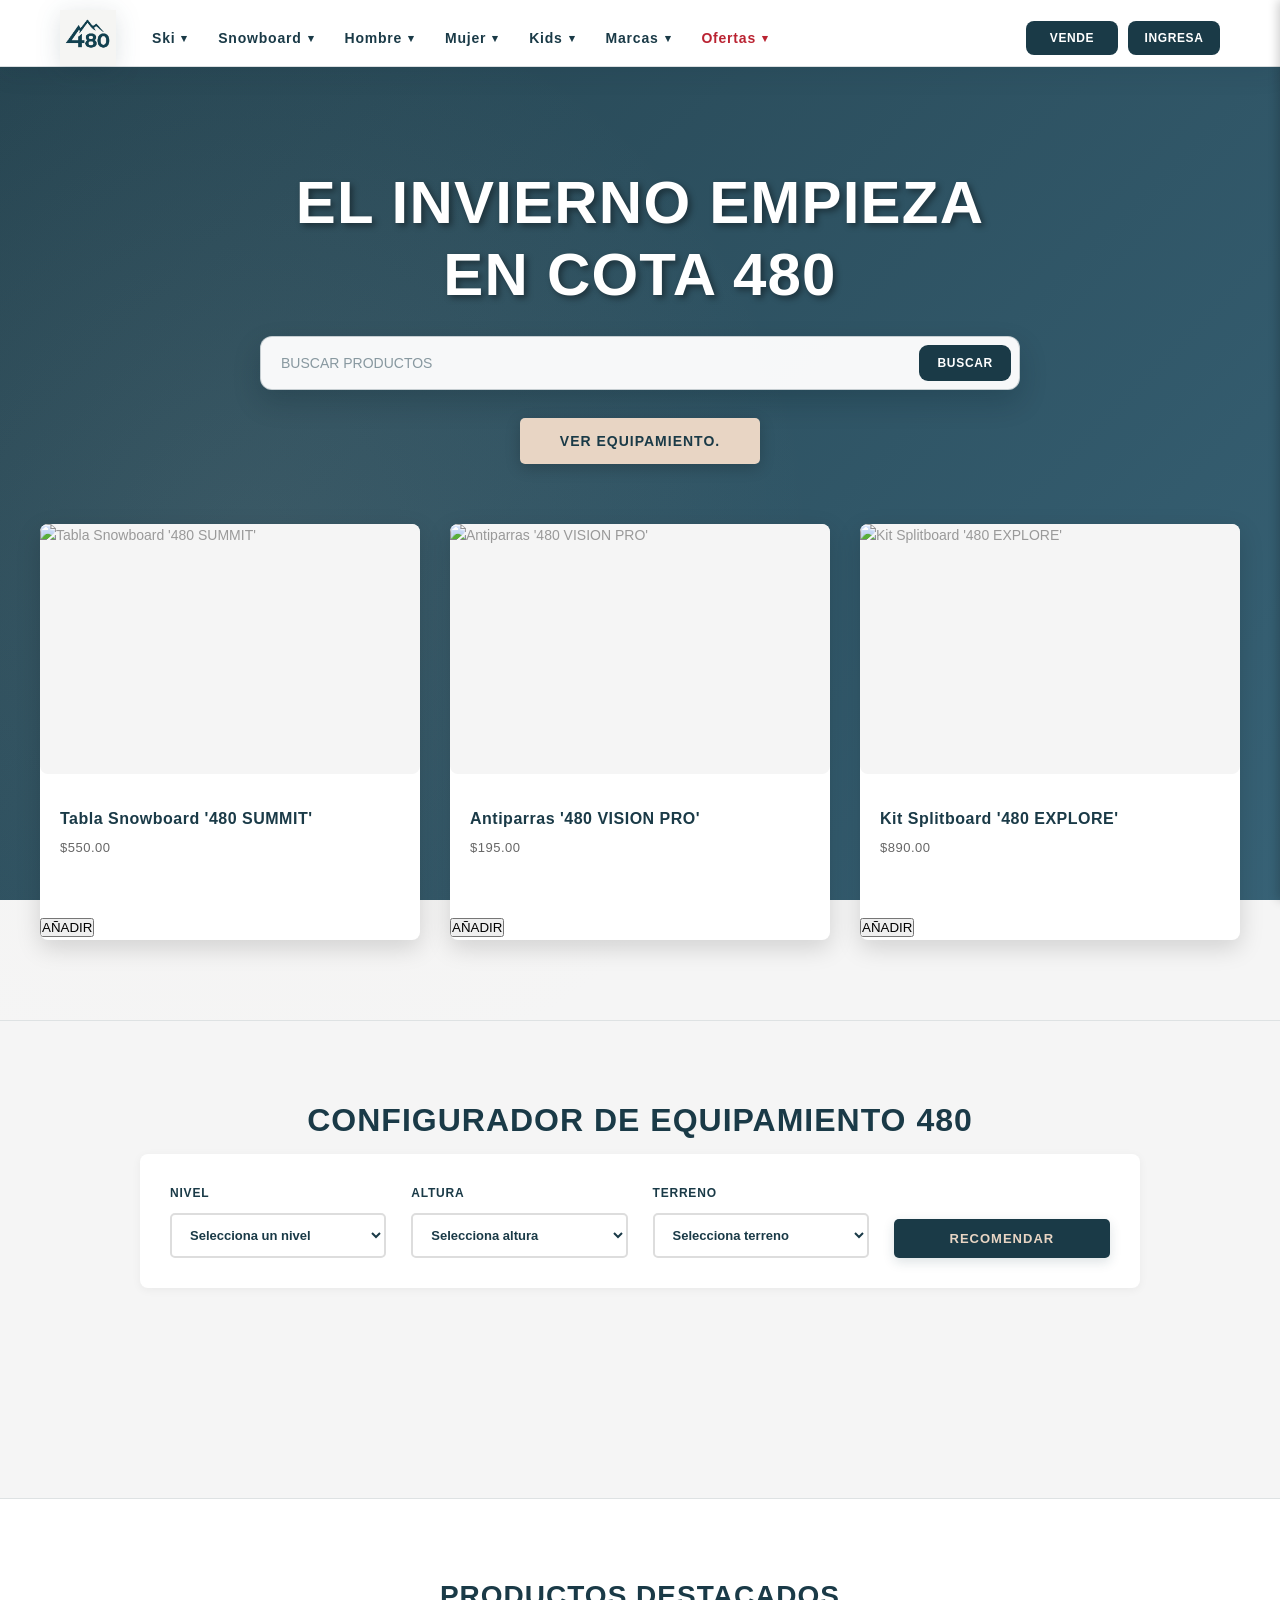
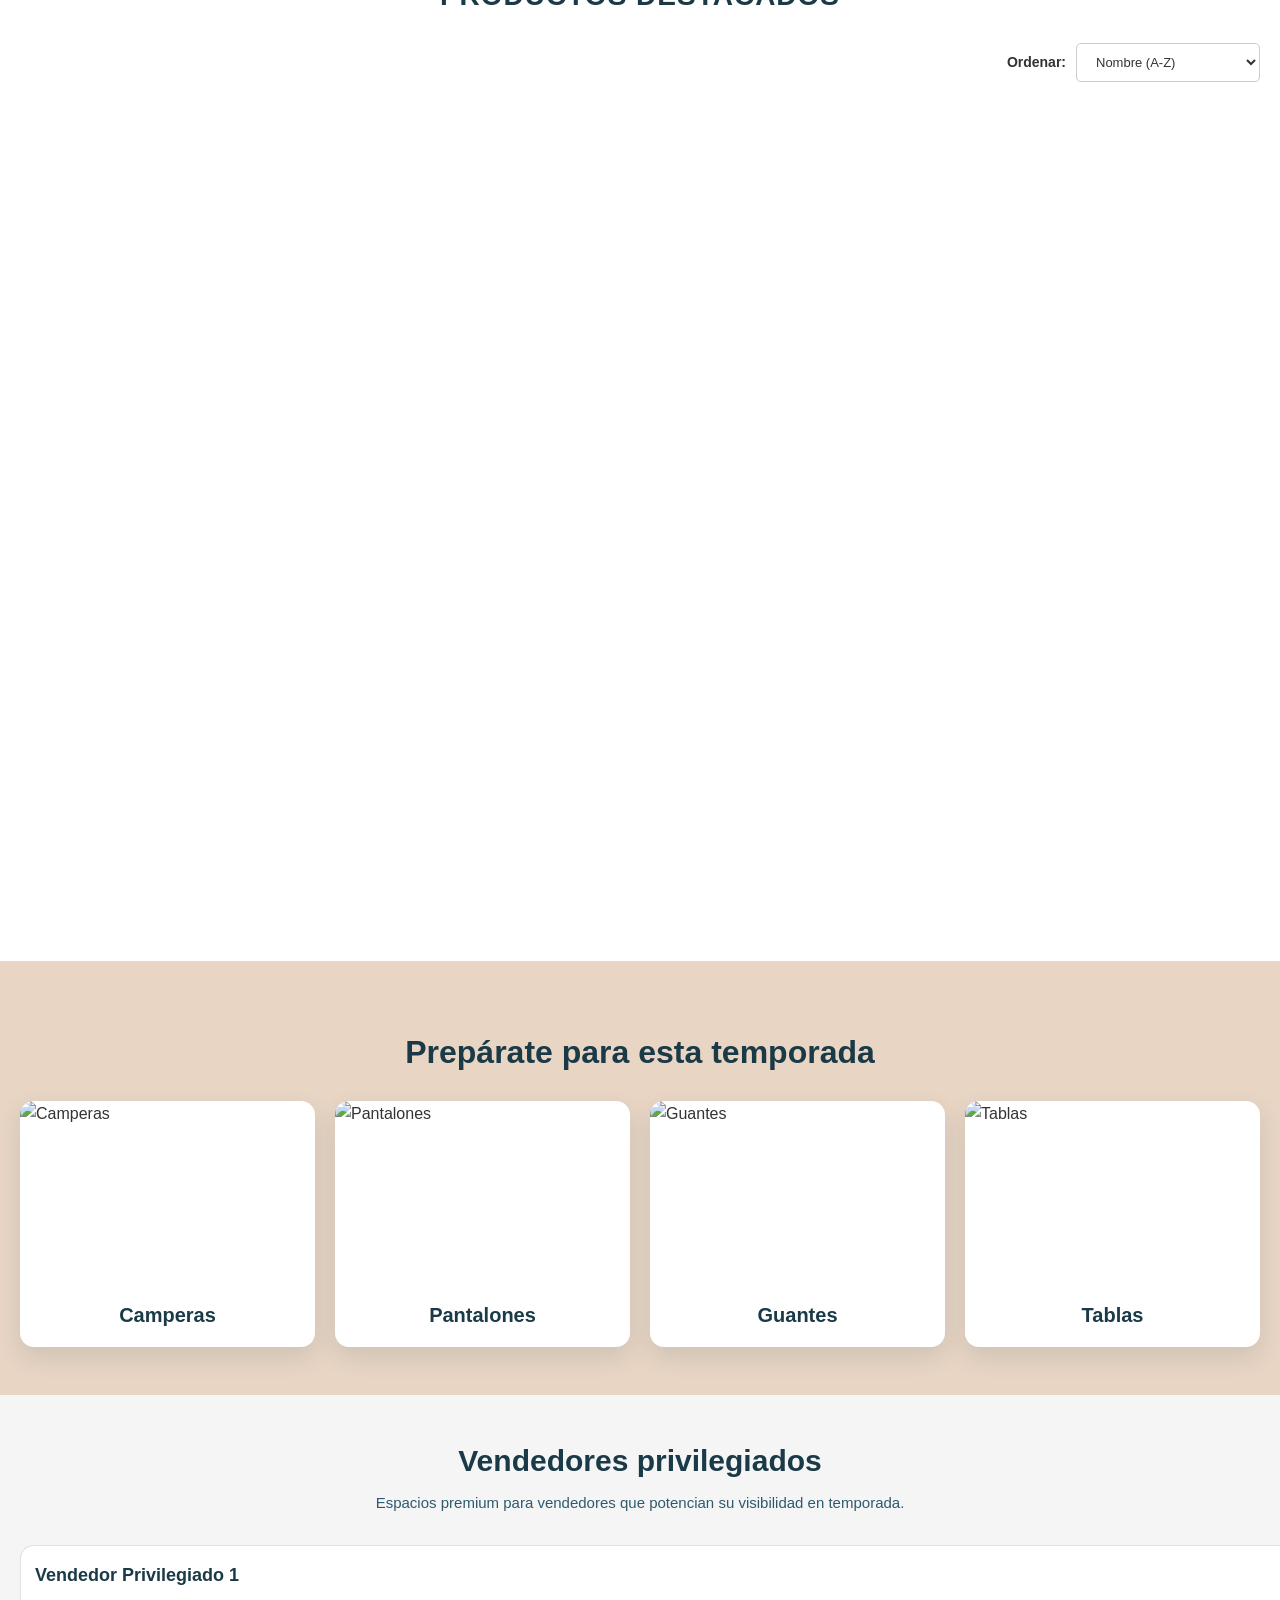
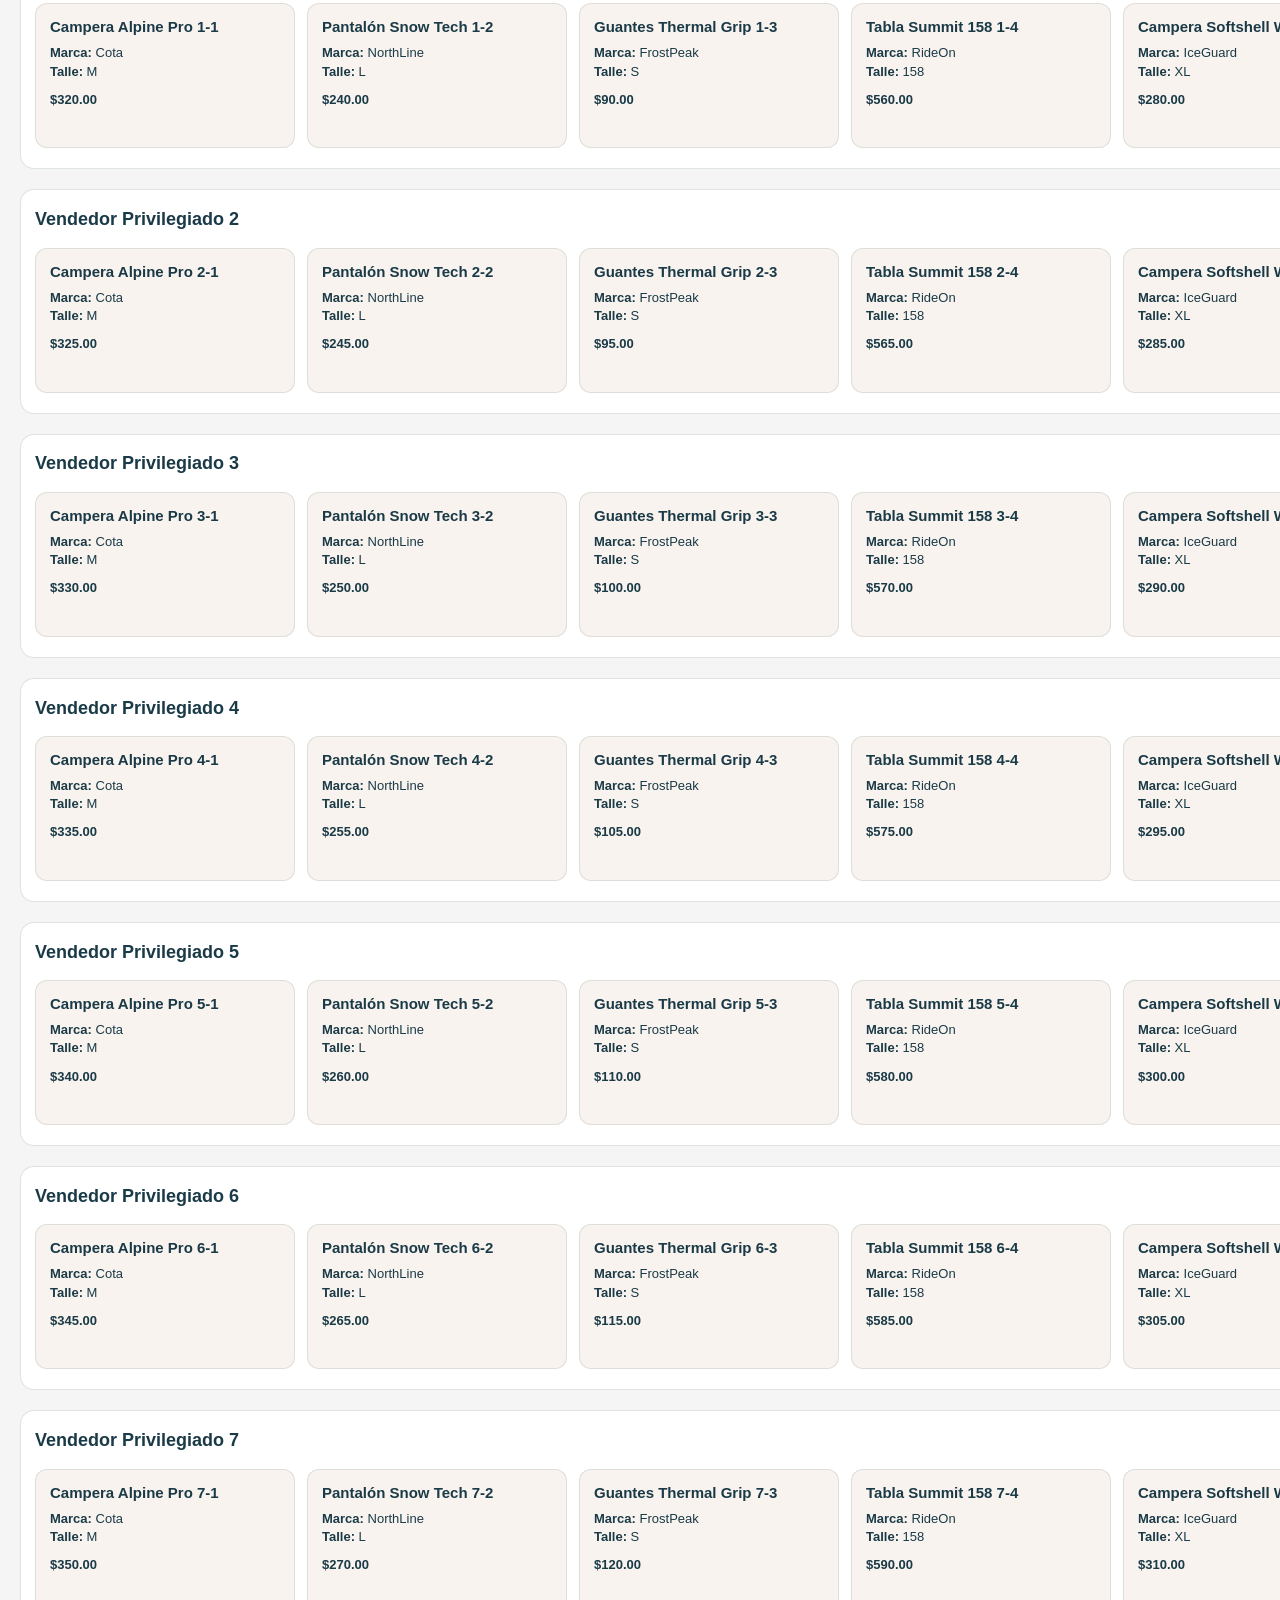
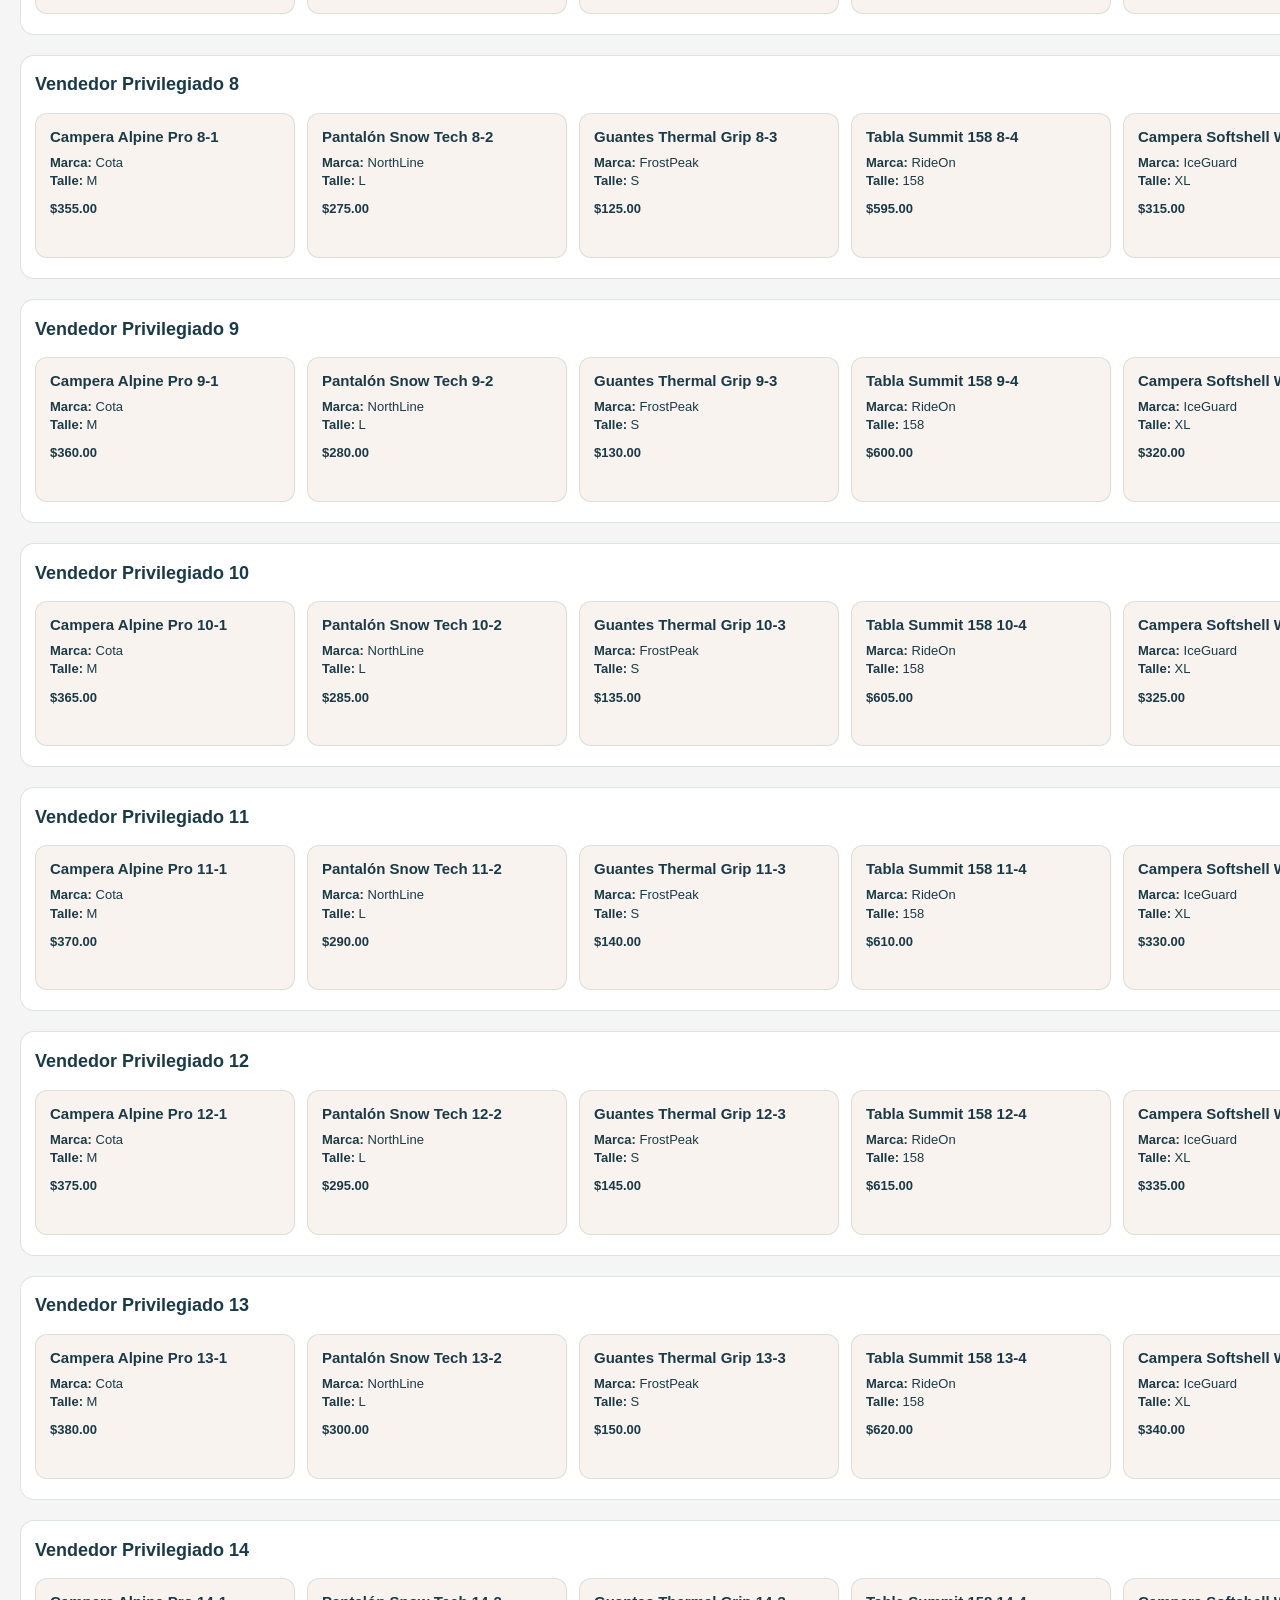
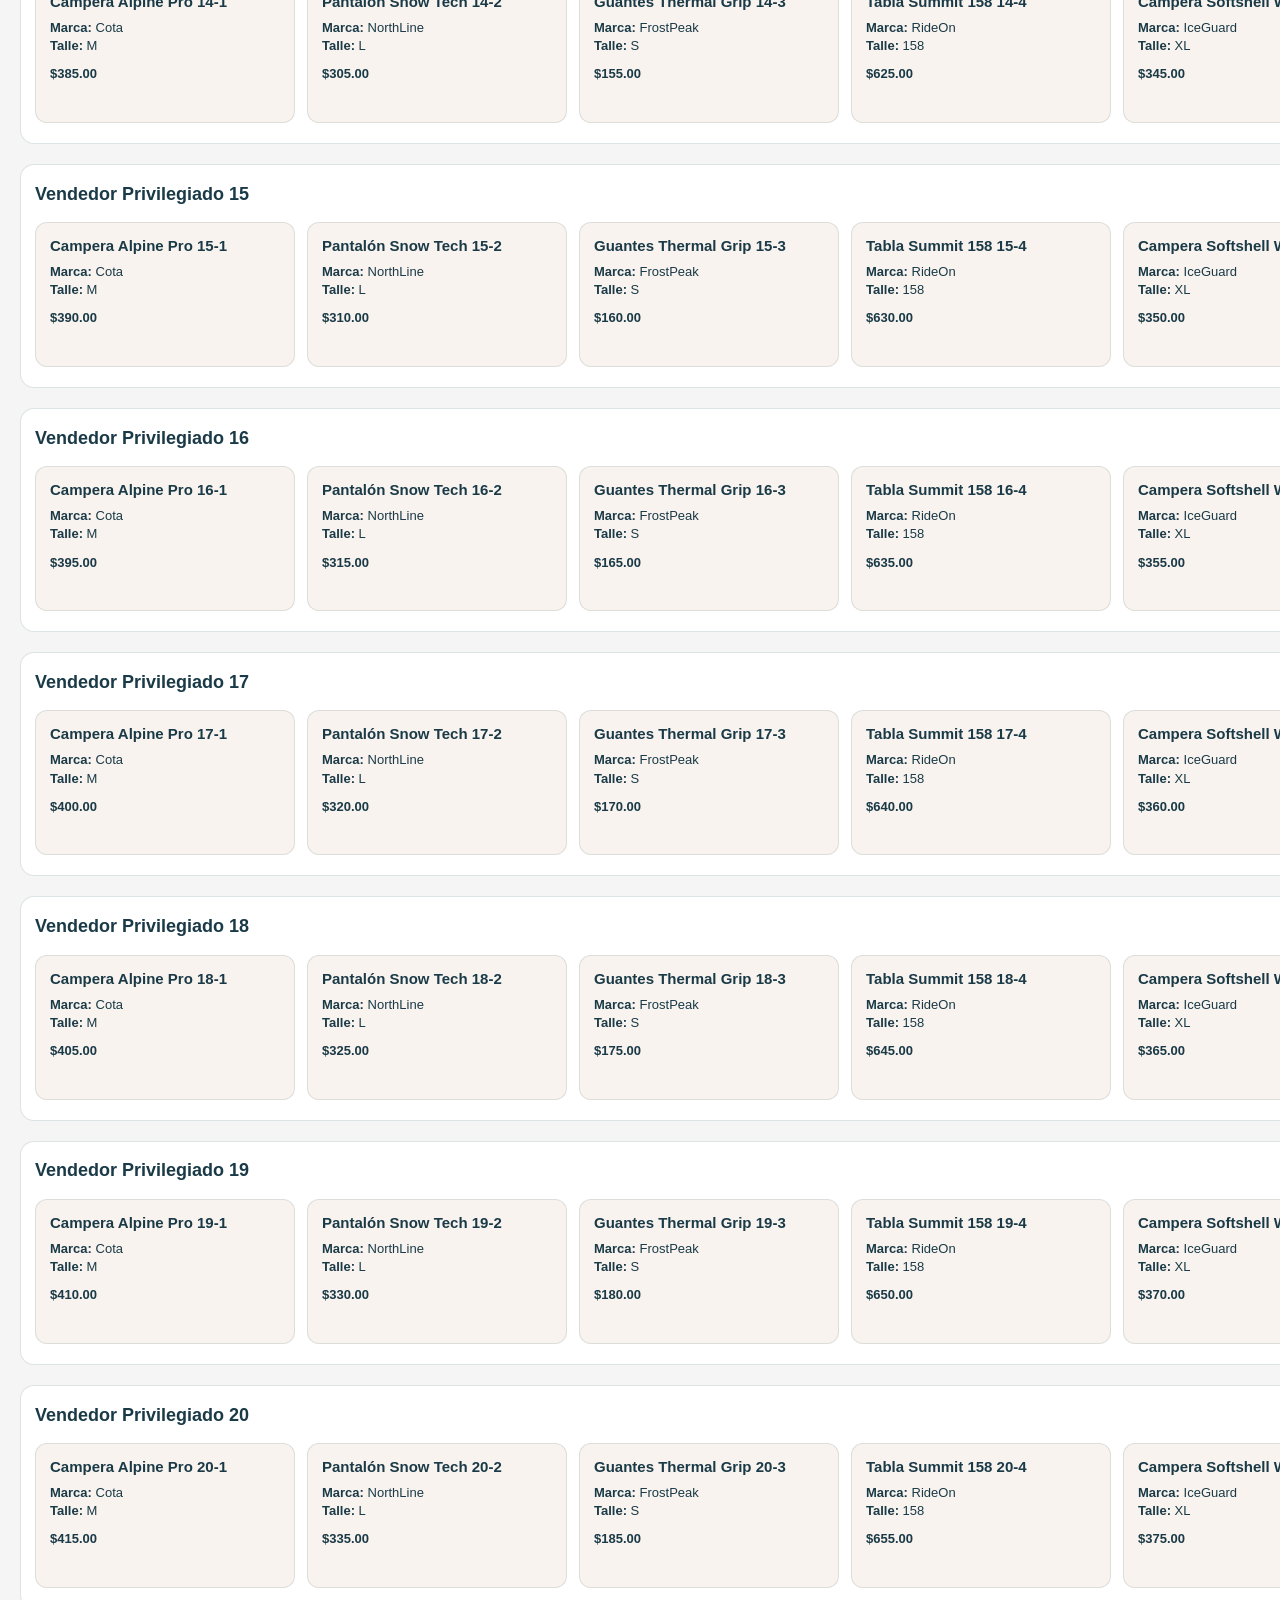
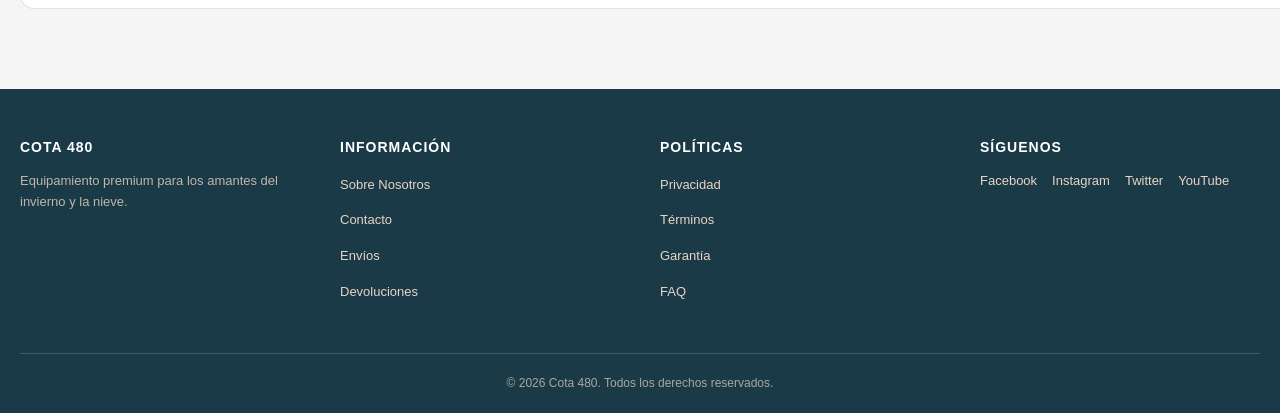
==== commit ca58b77a: "feat: add seasonal category cards and privileged seller carousels" ====
--- a/index.html
+++ b/index.html
@@ -11,6 +11,8 @@
     <link rel="stylesheet" href="styles/hero.css">
     <link rel="stylesheet" href="styles/grid.css">
     <link rel="stylesheet" href="styles/configurador.css">
+    <link rel="stylesheet" href="styles/categories.css">
+    <link rel="stylesheet" href="styles/sellers-carousel.css">
     <link rel="stylesheet" href="styles/footer.css">
     <link rel="stylesheet" href="styles/cart.css">
     <link rel="stylesheet" href="styles/search.css">
@@ -37,6 +39,9 @@
 
         <!-- Categories Section -->
         <section class="categories" id="categories"></section>
+
+        <!-- Privileged Sellers Section -->
+        <section class="privileged-sellers" id="privilegedSellers"></section>
     </main>
 
     <!-- Footer -->
@@ -59,6 +64,7 @@
     <script src="js/components/grid.js"></script>
     <script src="js/components/configurador.js"></script>
     <script src="js/components/categories.js"></script>
+    <script src="js/components/sellersCarousel.js"></script>
     <script src="js/components/footer.js"></script>
     <script src="js/components/cart.js"></script>
     <script src="js/components/notifications.js"></script>
--- a/styles/categories.css
+++ b/styles/categories.css
@@ -0,0 +1,61 @@
+/**
+ * ESTILOS: CATEGORÍAS ESTACIONALES
+ * Tarjetas de categorías con imagen
+ */
+
+.categories {
+    background: #E8D5C4;
+    padding: 72px 0 48px;
+}
+
+.categories h2 {
+    color: #1a3a47;
+    font-size: 32px;
+    text-align: center;
+    margin-bottom: 30px;
+}
+
+.categories-grid {
+    display: grid;
+    gap: 20px;
+    grid-template-columns: 1fr;
+}
+
+.category-card {
+    background: #ffffff;
+    border-radius: 14px;
+    overflow: hidden;
+    box-shadow: 0 10px 24px rgba(26, 58, 71, 0.12);
+    transition: transform 0.25s ease, box-shadow 0.25s ease;
+}
+
+.category-card:hover {
+    transform: translateY(-4px);
+    box-shadow: 0 14px 30px rgba(26, 58, 71, 0.2);
+}
+
+.category-image {
+    width: 100%;
+    aspect-ratio: 16 / 10;
+    object-fit: cover;
+    display: block;
+}
+
+.category-card h3 {
+    color: #1a3a47;
+    font-size: 20px;
+    text-align: center;
+    padding: 18px 12px 20px;
+}
+
+@media (min-width: 640px) {
+    .categories-grid {
+        grid-template-columns: repeat(2, minmax(0, 1fr));
+    }
+}
+
+@media (min-width: 1024px) {
+    .categories-grid {
+        grid-template-columns: repeat(4, minmax(0, 1fr));
+    }
+}
--- a/styles/sellers-carousel.css
+++ b/styles/sellers-carousel.css
@@ -0,0 +1,105 @@
+/**
+ * ESTILOS: CARROUSELES DE VENDEDORES
+ * Sección de vendedores privilegiados con scroll horizontal
+ */
+
+.privileged-sellers {
+    background: #f5f5f5;
+    padding: 48px 0 80px;
+}
+
+.privileged-sellers h2 {
+    color: #1a3a47;
+    text-align: center;
+    font-size: 30px;
+    margin-bottom: 12px;
+}
+
+.sellers-subtitle {
+    color: #2d5a6f;
+    text-align: center;
+    margin: 0 auto 30px;
+    max-width: 720px;
+    font-size: 15px;
+}
+
+.sellers-list {
+    display: grid;
+    gap: 20px;
+}
+
+.seller-carousel {
+    background: #ffffff;
+    border: 1px solid rgba(26, 58, 71, 0.14);
+    border-radius: 14px;
+    padding: 14px;
+}
+
+.seller-carousel-header {
+    align-items: center;
+    display: flex;
+    gap: 12px;
+    justify-content: space-between;
+    margin-bottom: 12px;
+}
+
+.seller-carousel-header h3 {
+    color: #1a3a47;
+    font-size: 18px;
+}
+
+.seller-badge {
+    background: #1a3a47;
+    color: #E8D5C4;
+    border-radius: 999px;
+    font-size: 12px;
+    font-weight: 700;
+    letter-spacing: 0.3px;
+    padding: 6px 10px;
+    white-space: nowrap;
+}
+
+.seller-products-track {
+    display: grid;
+    gap: 12px;
+    grid-auto-columns: minmax(220px, 1fr);
+    grid-auto-flow: column;
+    overflow-x: auto;
+    padding-bottom: 6px;
+    scroll-behavior: smooth;
+    scroll-snap-type: x proximity;
+}
+
+.seller-product-card {
+    background: #f8f3ee;
+    border-radius: 12px;
+    border: 1px solid rgba(26, 58, 71, 0.12);
+    min-height: 145px;
+    padding: 14px;
+    scroll-snap-align: start;
+}
+
+.seller-product-card h4 {
+    color: #1a3a47;
+    font-size: 15px;
+    margin-bottom: 8px;
+}
+
+.seller-product-card p {
+    color: #1a3a47;
+    font-size: 13px;
+    line-height: 1.4;
+}
+
+.seller-product-price {
+    color: #1a3a47;
+    font-size: 18px;
+    font-weight: 700;
+    margin-top: 10px;
+}
+
+@media (min-width: 768px) {
+    .seller-products-track {
+        grid-auto-columns: minmax(260px, 1fr);
+    }
+}
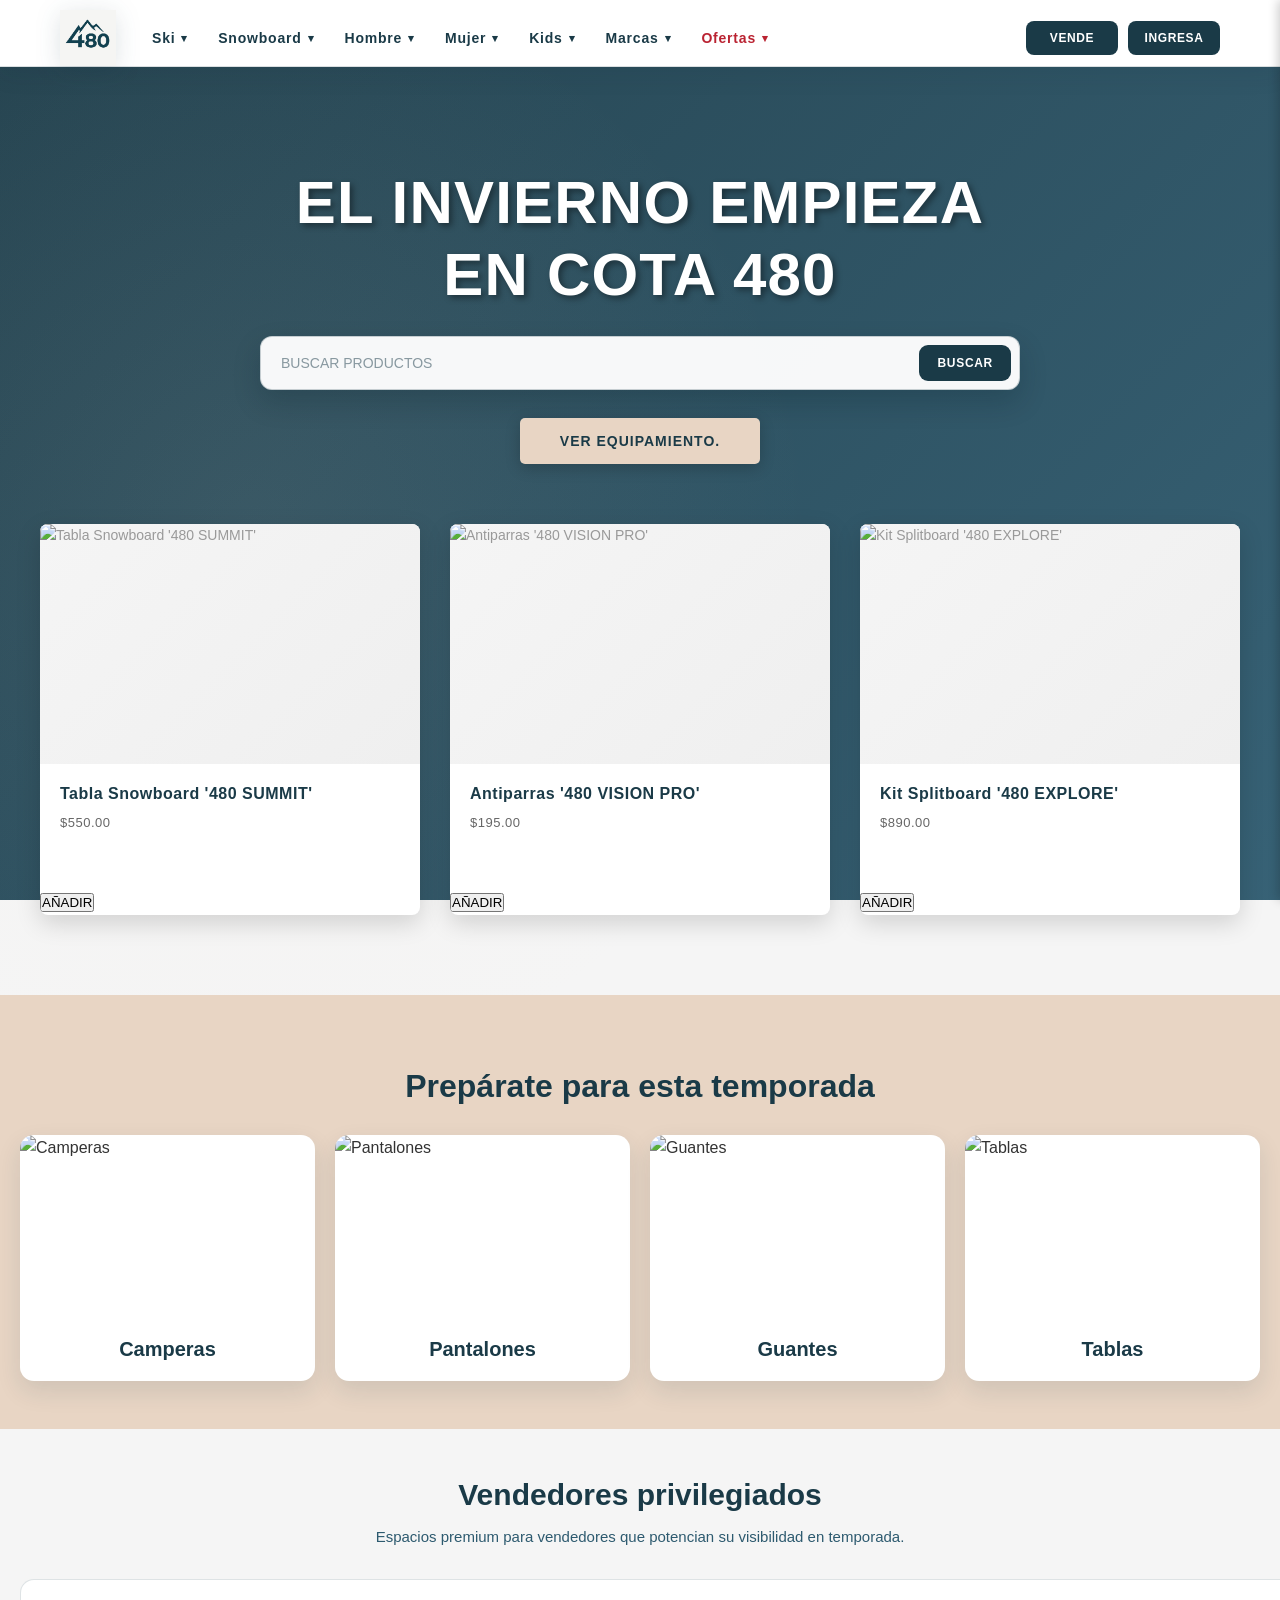
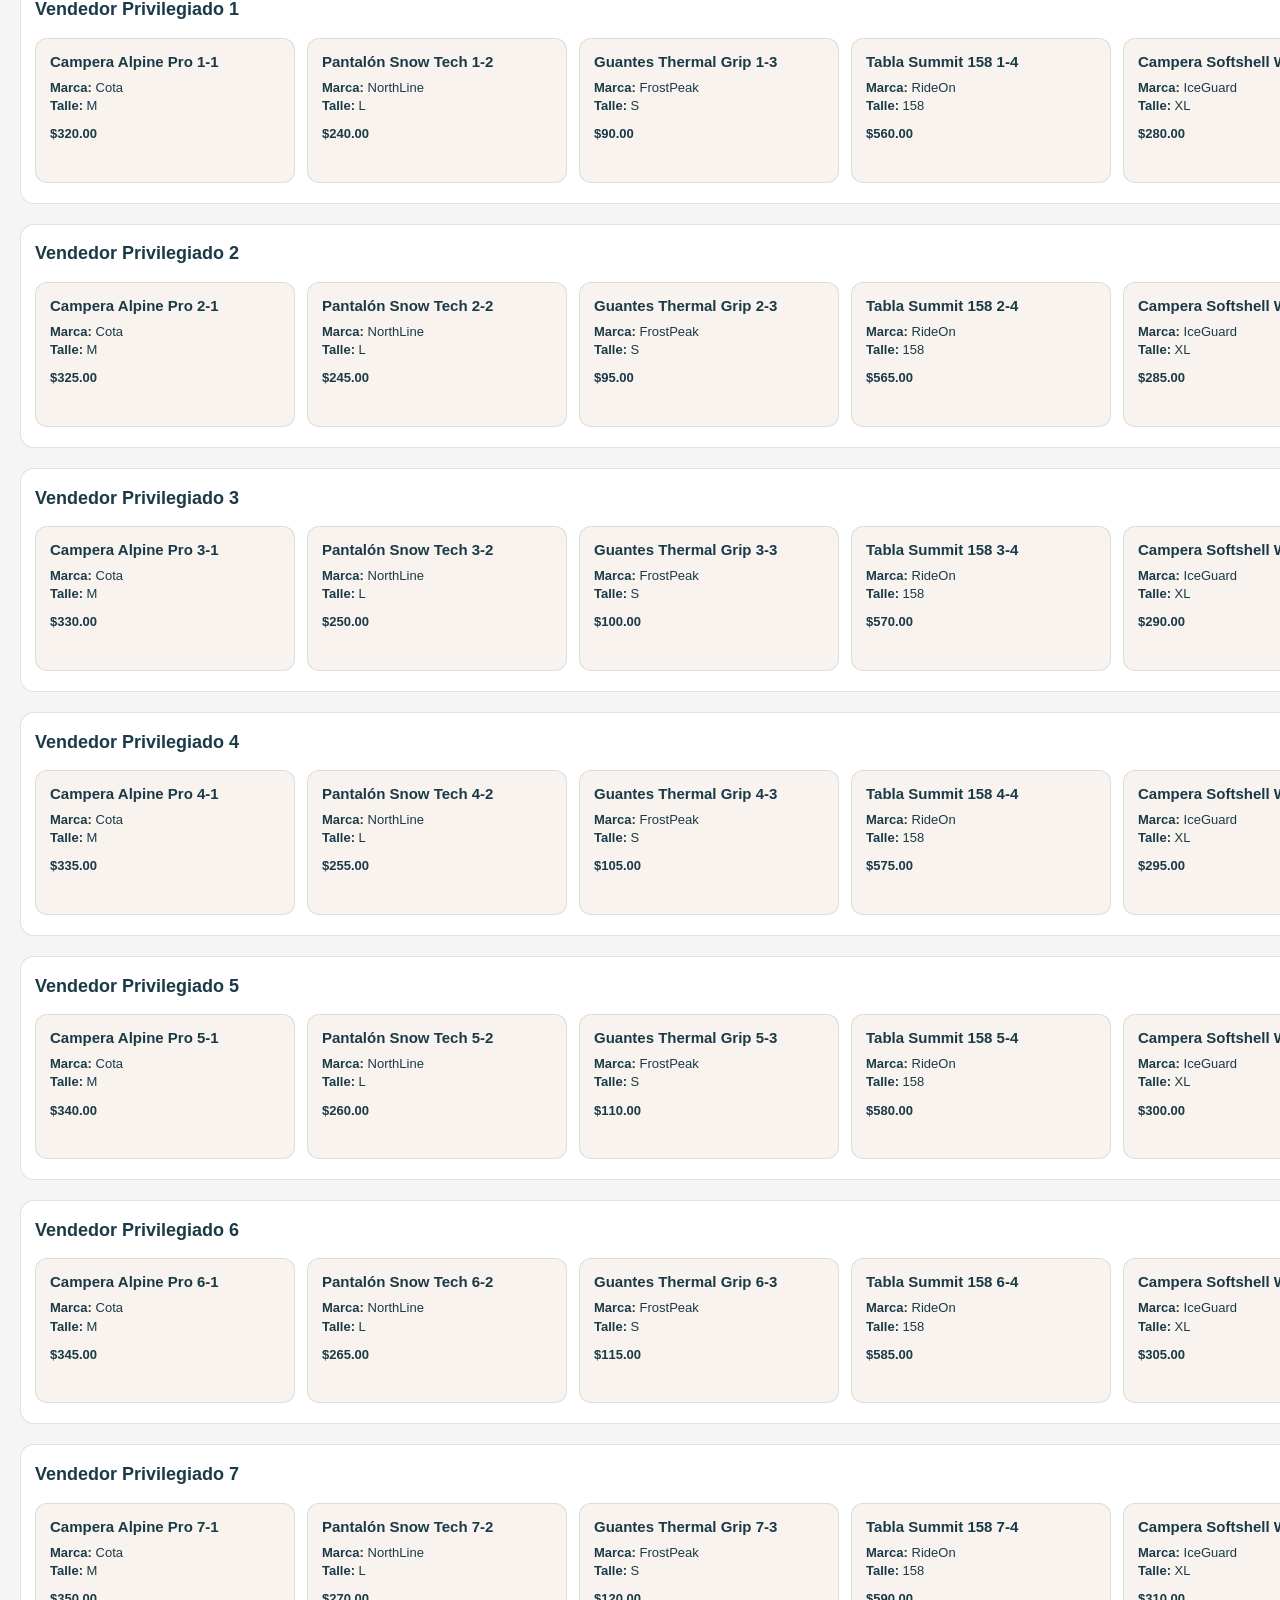
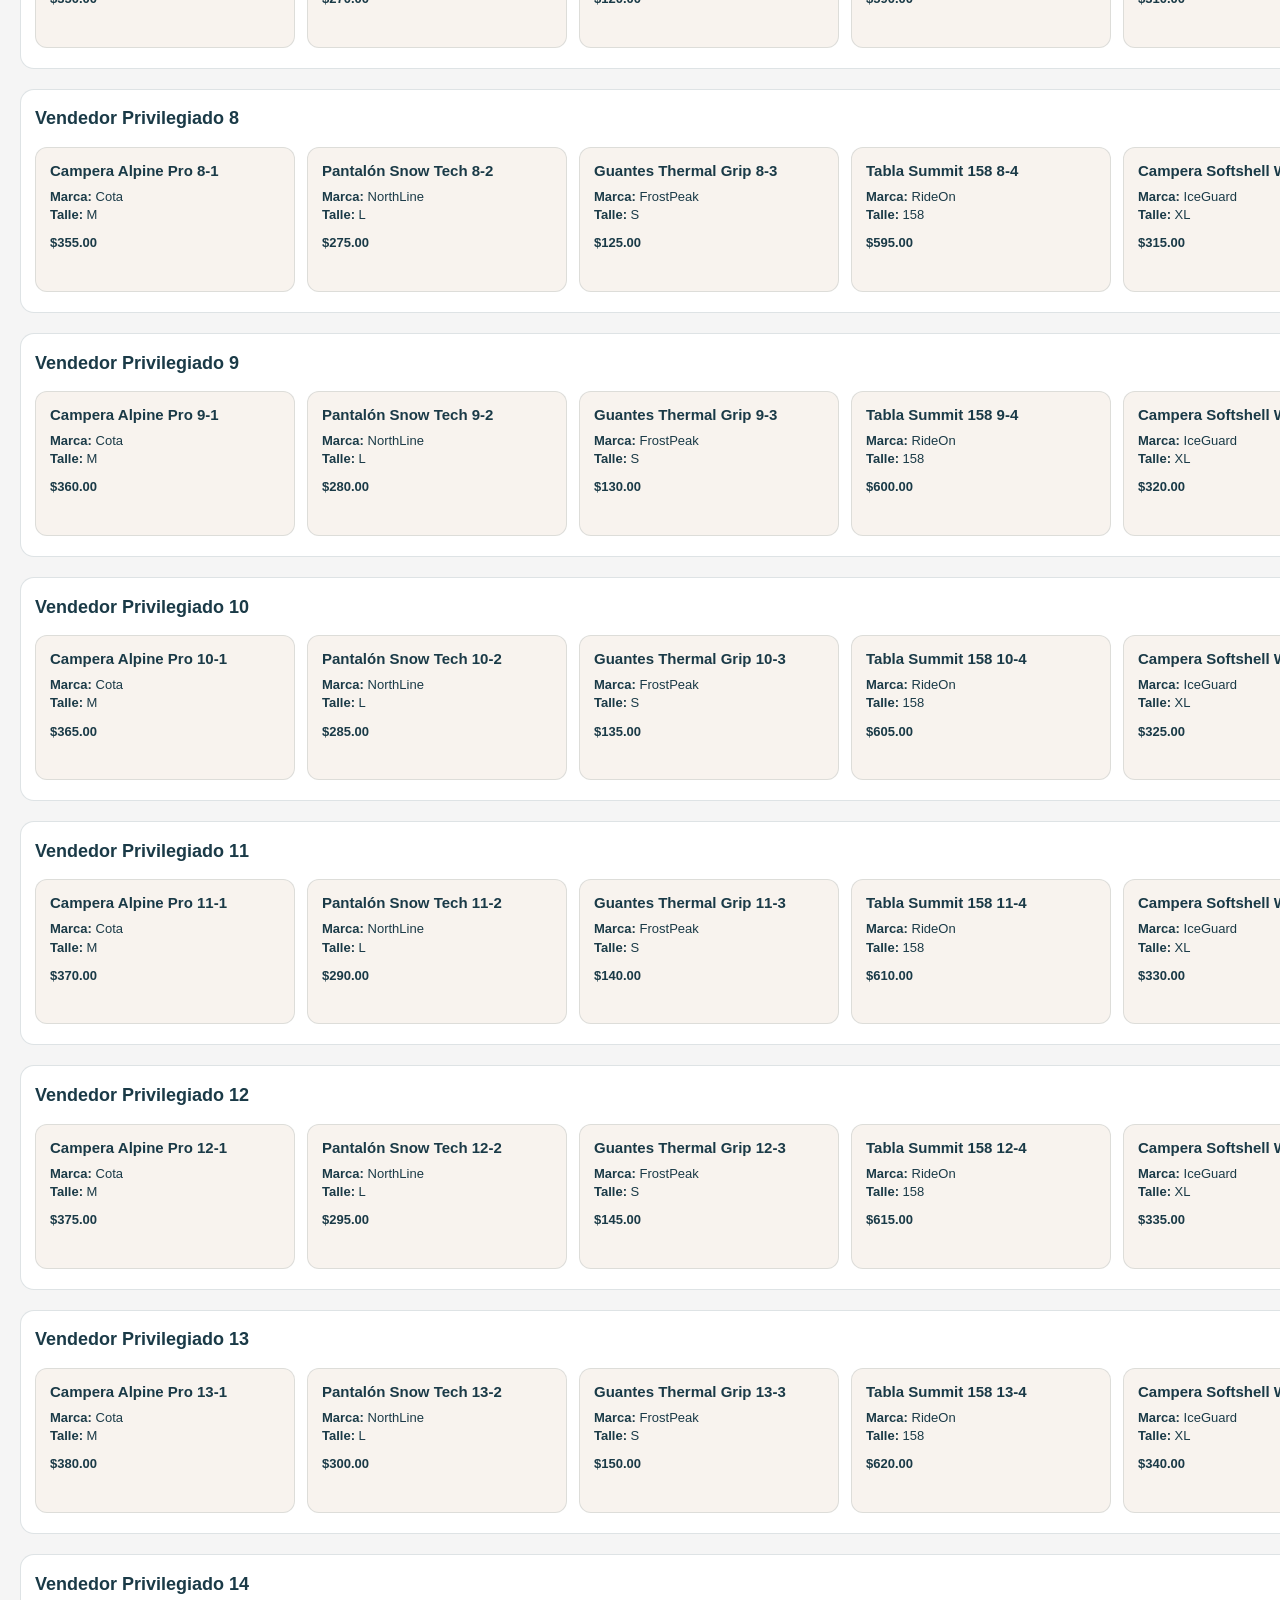
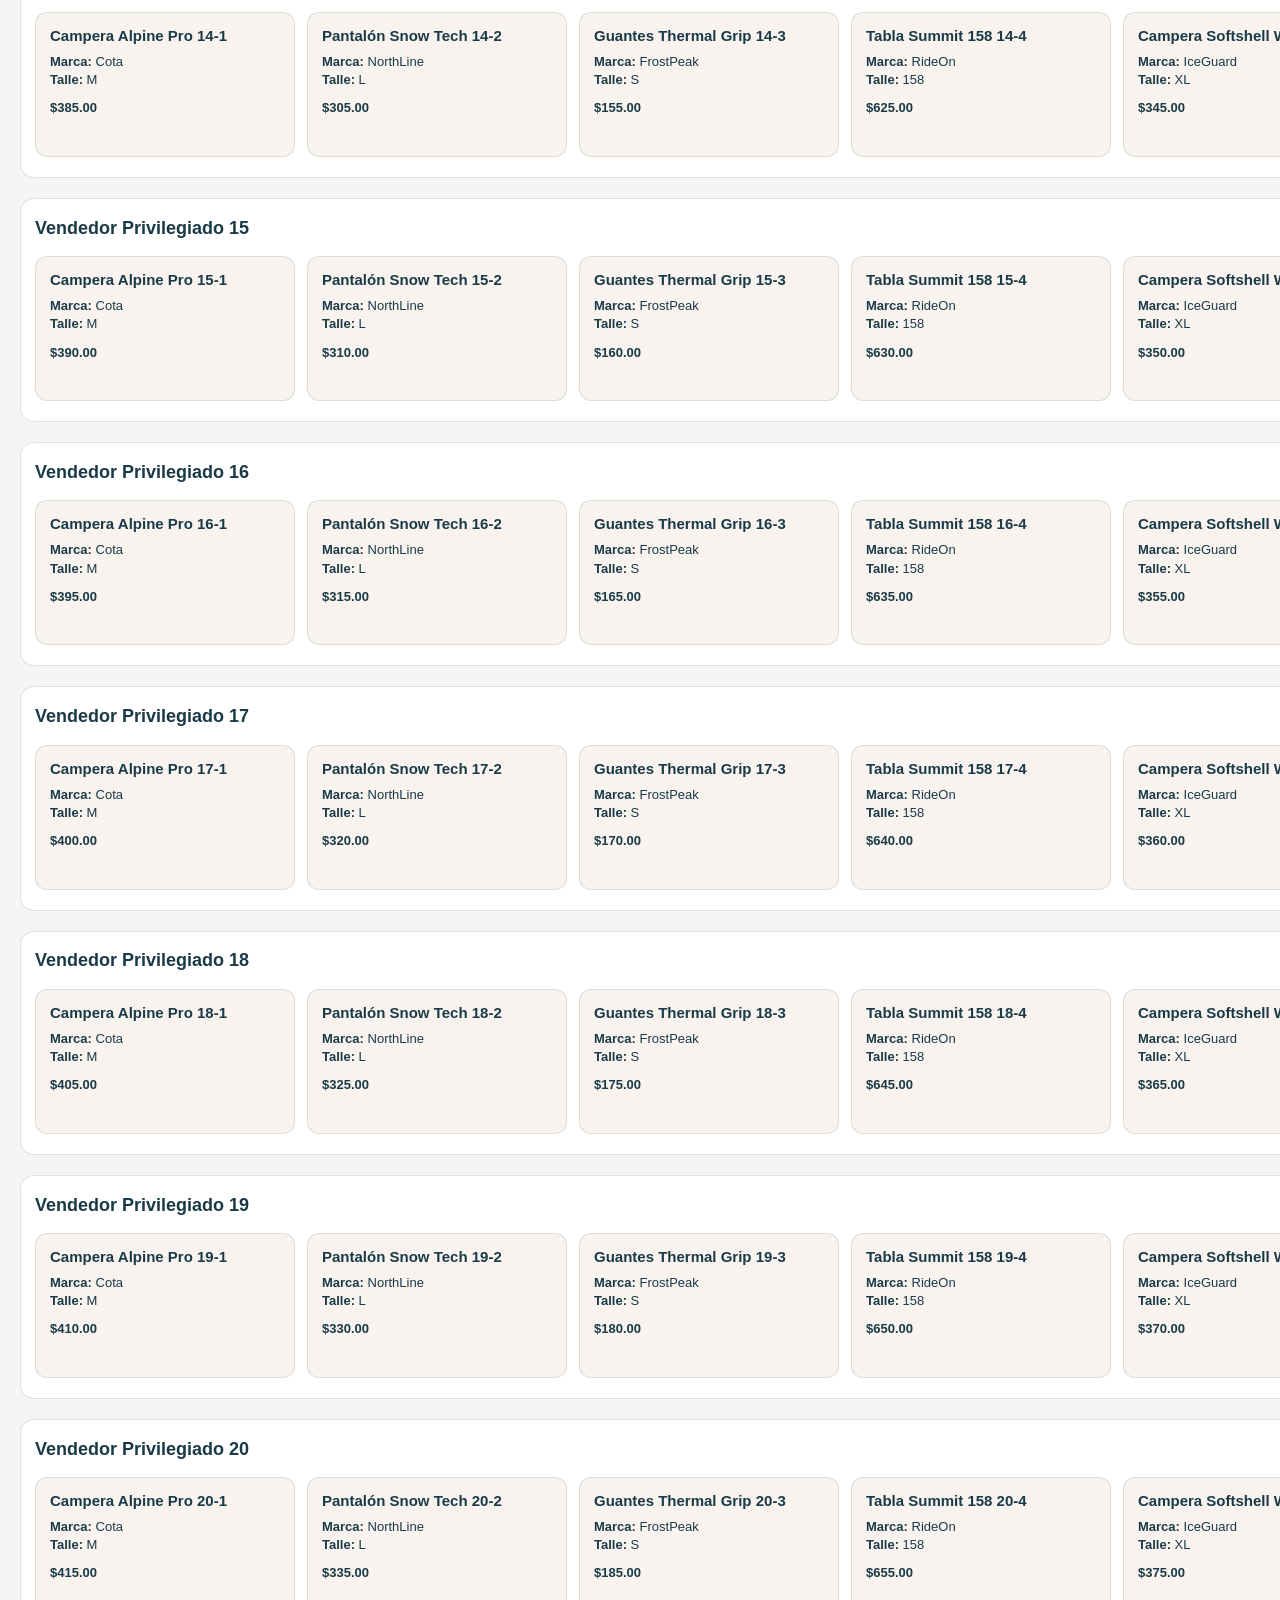
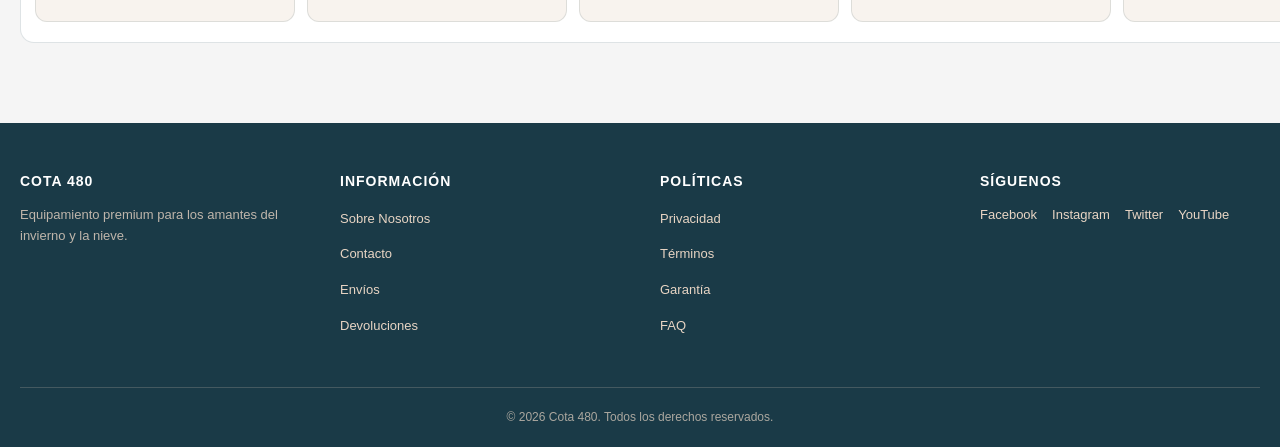
==== commit fa7d61db: "refactor: remover sección de configurador y productos destacados - mantener hero, categorías y vende" ====
--- a/index.html
+++ b/index.html
@@ -9,8 +9,6 @@
     <link rel="stylesheet" href="styles/main.css">
     <link rel="stylesheet" href="styles/navbar.css">
     <link rel="stylesheet" href="styles/hero.css">
-    <link rel="stylesheet" href="styles/grid.css">
-    <link rel="stylesheet" href="styles/configurador.css">
     <link rel="stylesheet" href="styles/categories.css">
     <link rel="stylesheet" href="styles/sellers-carousel.css">
     <link rel="stylesheet" href="styles/footer.css">
@@ -30,12 +28,6 @@
     <main>
         <!-- Hero Section -->
         <section class="hero" id="hero"></section>
-
-        <!-- Configurador Section -->
-        <section class="configurador" id="configurador"></section>
-
-        <!-- Featured Products Section -->
-        <section class="featured-products" id="featuredProducts"></section>
 
         <!-- Categories Section -->
         <section class="categories" id="categories"></section>
@@ -61,8 +53,6 @@
     <script src="js/services/search.js"></script>
     <script src="js/components/navbar.js"></script>
     <script src="js/components/hero.js"></script>
-    <script src="js/components/grid.js"></script>
-    <script src="js/components/configurador.js"></script>
     <script src="js/components/categories.js"></script>
     <script src="js/components/sellersCarousel.js"></script>
     <script src="js/components/footer.js"></script>
@@ -71,4 +61,4 @@
     <script src="js/components/search.js"></script>
     <script src="js/app.js"></script>
 </body>
-</html>+</html>
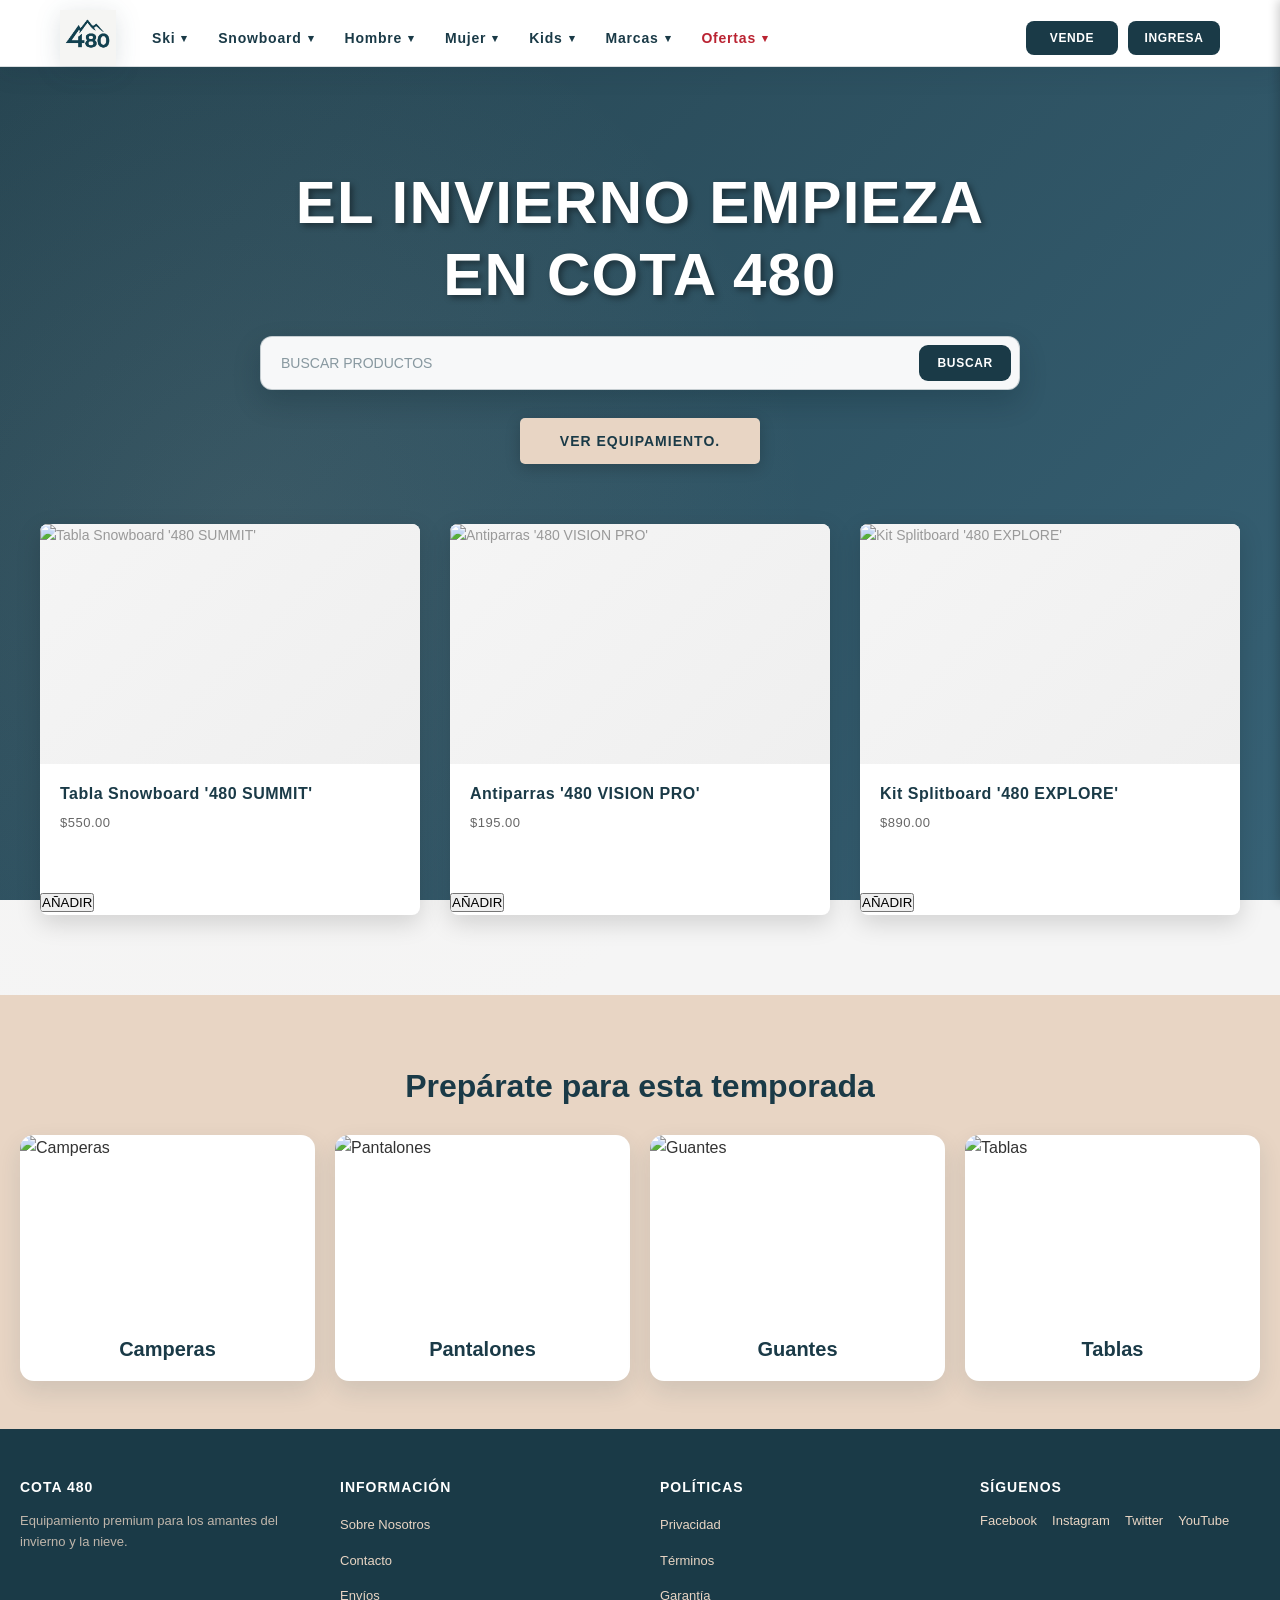
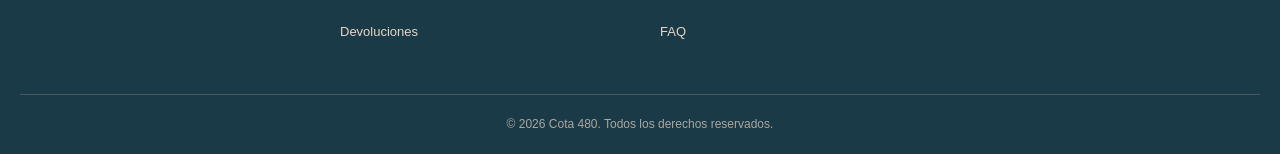
==== commit ca0b810b: "feat: agregar sección de reviews 'Conecta con la Crew' entre primeros 5 y resto de carrouseles" ====
--- a/index.html
+++ b/index.html
@@ -11,6 +11,7 @@
     <link rel="stylesheet" href="styles/hero.css">
     <link rel="stylesheet" href="styles/categories.css">
     <link rel="stylesheet" href="styles/sellers-carousel.css">
+    <link rel="stylesheet" href="styles/reviews.css">
     <link rel="stylesheet" href="styles/footer.css">
     <link rel="stylesheet" href="styles/cart.css">
     <link rel="stylesheet" href="styles/search.css">
@@ -32,8 +33,14 @@
         <!-- Categories Section -->
         <section class="categories" id="categories"></section>
 
-        <!-- Privileged Sellers Section -->
-        <section class="privileged-sellers" id="privilegedSellers"></section>
+        <!-- Privileged Sellers Section (First 5) -->
+        <section class="privileged-sellers-first" id="privilegedSellersFirst"></section>
+
+        <!-- Reviews Section - Conecta con la Crew -->
+        <section class="reviews-section" id="reviewsSection"></section>
+
+        <!-- Privileged Sellers Section (Remaining 15) -->
+        <section class="privileged-sellers-rest" id="privilegedSellersRest"></section>
     </main>
 
     <!-- Footer -->
@@ -55,6 +62,7 @@
     <script src="js/components/hero.js"></script>
     <script src="js/components/categories.js"></script>
     <script src="js/components/sellersCarousel.js"></script>
+    <script src="js/components/reviews.js"></script>
     <script src="js/components/footer.js"></script>
     <script src="js/components/cart.js"></script>
     <script src="js/components/notifications.js"></script>
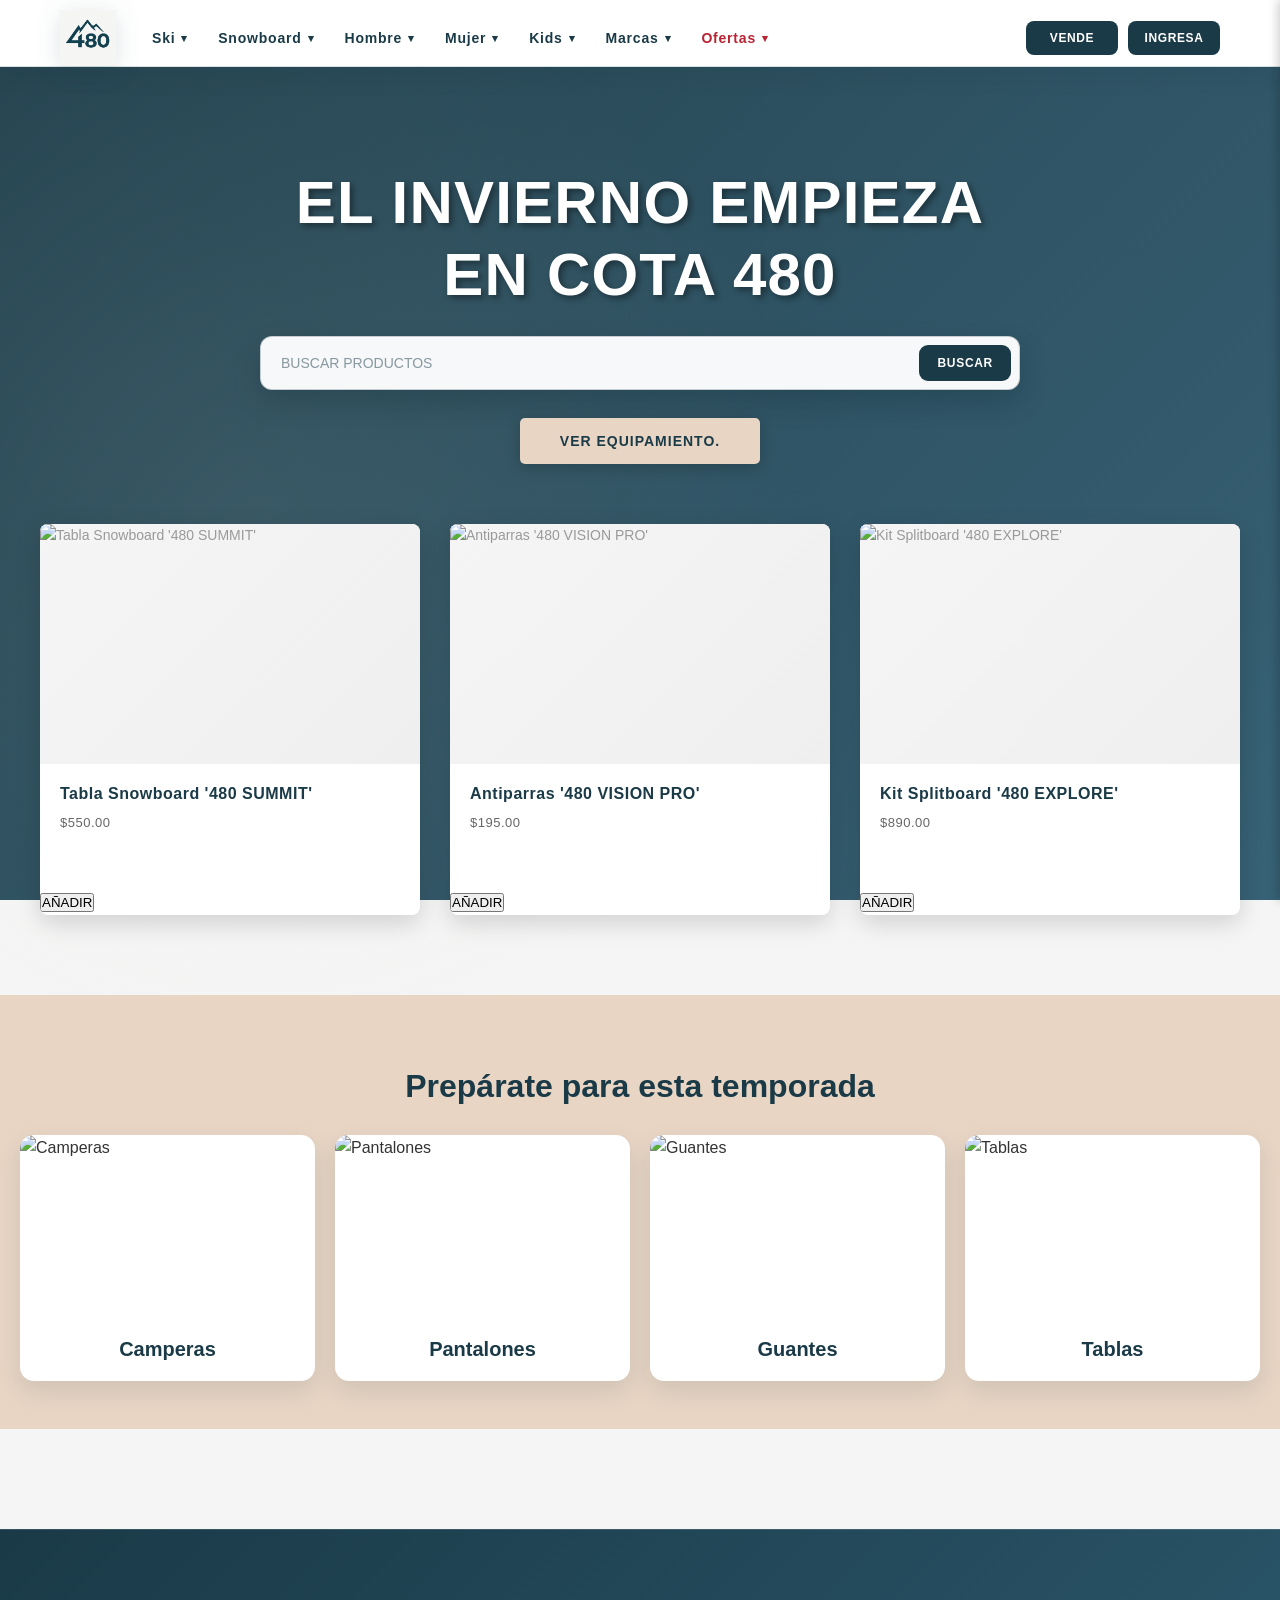
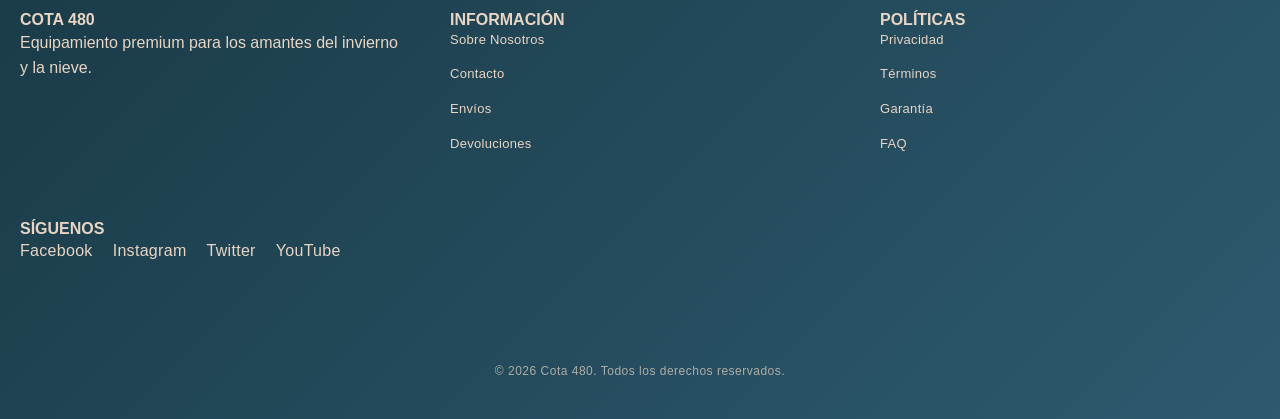
==== commit f48606aa: "refactor: restaurar sección de Top Sellers y actualizar estructura del footer" ====
--- a/index.html
+++ b/index.html
@@ -39,6 +39,9 @@
         <!-- Reviews Section - Conecta con la Crew -->
         <section class="reviews-section" id="reviewsSection"></section>
 
+        <!-- Top Sellers Section -->
+        <section class="top-sellers" id="topSellers"></section>
+
         <!-- Privileged Sellers Section (Remaining 15) -->
         <section class="privileged-sellers-rest" id="privilegedSellersRest"></section>
     </main>
@@ -62,6 +65,7 @@
     <script src="js/components/hero.js"></script>
     <script src="js/components/categories.js"></script>
     <script src="js/components/sellersCarousel.js"></script>
+    <script src="js/components/topSellers.js"></script>
     <script src="js/components/reviews.js"></script>
     <script src="js/components/footer.js"></script>
     <script src="js/components/cart.js"></script>
--- a/styles/footer.css
+++ b/styles/footer.css
@@ -1,69 +1,336 @@
 /**
  * ESTILOS: FOOTER
- * Pie de página
+ * Pie de página - Guía de Estilos Cota 480
+ * Colores: Azul marino #1a3a47, Beige #E8D5C4, Blanco #ffffff
  */
 
 .footer {
-    background: #1a3a47;
-    color: #E8D5C4;
-    padding: 50px 0 20px;
+    background: linear-gradient(135deg, #1a3a47 0%, #2d5a6f 100%);
+    color: #E8D5C4;
+    padding: 80px 0 30px;
+    margin-top: 100px;
+    border-top: 1px solid rgba(232, 213, 196, 0.1);
+}
+
+.footer-container {
+    max-width: 1400px;
+    margin: 0 auto;
+    padding: 0 40px;
 }
 
 .footer-content {
     display: grid;
+    grid-template-columns: repeat(auto-fit, minmax(280px, 1fr));
+    gap: 50px;
+    margin-bottom: 60px;
+}
+
+/* COMPRADOR Section */
+.footer-section {
+    animation: slideUp 0.6s ease backwards;
+}
+
+.footer-section:nth-child(2) {
+    animation-delay: 0.1s;
+}
+
+.footer-section:nth-child(3) {
+    animation-delay: 0.2s;
+}
+
+.footer-section:nth-child(4) {
+    animation-delay: 0.3s;
+}
+
+.footer-section h3 {
+    color: #ffffff;
+    font-size: 18px;
+    font-weight: 700;
+    margin-bottom: 25px;
+    letter-spacing: 1px;
+    text-transform: uppercase;
+    position: relative;
+    padding-bottom: 12px;
+}
+
+.footer-section h3::after {
+    content: '';
+    position: absolute;
+    bottom: 0;
+    left: 0;
+    width: 40px;
+    height: 3px;
+    background: #E8D5C4;
+    border-radius: 2px;
+}
+
+.footer-section ul {
+    list-style: none;
+    padding: 0;
+    margin: 0;
+}
+
+.footer-section ul li {
+    margin-bottom: 14px;
+    font-size: 13px;
+    line-height: 1.6;
+}
+
+.footer-section a {
+    color: #E8D5C4;
+    text-decoration: none;
+    transition: all 0.3s ease;
+    font-weight: 500;
+    letter-spacing: 0.3px;
+}
+
+.footer-section a:hover {
+    color: #ffffff;
+    padding-left: 5px;
+}
+
+/* Benefits Section */
+.footer-benefits {
+    display: grid;
     grid-template-columns: repeat(auto-fit, minmax(250px, 1fr));
-    gap: 40px;
-    margin-bottom: 40px;
-}
-
-.footer-section h4 {
+    gap: 35px;
+    margin-bottom: 60px;
+    padding: 40px;
+    background: rgba(255, 255, 255, 0.05);
+    border-radius: 8px;
+    border: 1px solid rgba(232, 213, 196, 0.1);
+}
+
+.benefit-item {
+    text-align: center;
+    transition: all 0.3s ease;
+}
+
+.benefit-item:hover {
+    transform: translateY(-5px);
+}
+
+.benefit-icon {
+    font-size: 36px;
+    margin-bottom: 12px;
+    display: inline-block;
+    transition: all 0.3s ease;
+}
+
+.benefit-item:hover .benefit-icon {
+    transform: scale(1.15);
+}
+
+.benefit-title {
     color: #ffffff;
     font-size: 14px;
     font-weight: 700;
-    margin-bottom: 15px;
+    margin-bottom: 10px;
+    letter-spacing: 0.8px;
+    text-transform: uppercase;
+}
+
+.benefit-description {
+    color: #E8D5C4;
+    font-size: 12px;
+    line-height: 1.5;
+    opacity: 0.95;
+}
+
+/* Social Section */
+.footer-social {
+    display: flex;
+    align-items: center;
+    justify-content: center;
+    gap: 15px;
+    padding: 30px 0;
+    border-top: 1px solid rgba(232, 213, 196, 0.2);
+    border-bottom: 1px solid rgba(232, 213, 196, 0.2);
+    flex-wrap: wrap;
+}
+
+.social-label {
+    color: #ffffff;
+    font-size: 14px;
+    font-weight: 700;
     letter-spacing: 1px;
-}
-
-.footer-section p {
-    font-size: 13px;
-    line-height: 1.6;
-    color: rgba(232, 213, 196, 0.8);
-}
-
-.footer-section ul {
-    list-style: none;
-}
-
-.footer-section ul li {
-    margin-bottom: 10px;
-}
-
-.footer-section a {
-    color: #E8D5C4;
-    text-decoration: none;
-    font-size: 13px;
-    transition: all 0.3s ease;
-}
-
-.footer-section a:hover {
-    color: #ffffff;
-    padding-left: 5px;
+    text-transform: uppercase;
 }
 
 .social-links {
     display: flex;
-    gap: 15px;
-    flex-wrap: wrap;
-}
-
-.social-links a {
-    display: inline-block;
-}
-
+    gap: 20px;
+}
+
+.social-link {
+    display: inline-flex;
+    align-items: center;
+    justify-content: center;
+    width: 45px;
+    height: 45px;
+    background: rgba(232, 213, 196, 0.1);
+    border: 2px solid rgba(232, 213, 196, 0.3);
+    border-radius: 50%;
+    color: #E8D5C4;
+    text-decoration: none;
+    transition: all 0.3s ease;
+    font-size: 20px;
+}
+
+.social-link:hover {
+    background: #E8D5C4;
+    color: #1a3a47;
+    border-color: #E8D5C4;
+    transform: translateY(-3px);
+}
+
+.social-link svg {
+    width: 22px;
+    height: 22px;
+}
+
+/* Footer Bottom */
 .footer-bottom {
     text-align: center;
-    padding-top: 20px;
-    border-top: 1px solid rgba(232, 213, 196, 0.2);
+    padding-top: 30px;
     font-size: 12px;
     color: rgba(232, 213, 196, 0.7);
-}+    letter-spacing: 0.5px;
+}
+
+.footer-bottom p {
+    margin: 8px 0;
+}
+
+.footer-bottom a {
+    color: #E8D5C4;
+    text-decoration: none;
+    transition: all 0.3s ease;
+    font-weight: 600;
+}
+
+.footer-bottom a:hover {
+    color: #ffffff;
+    text-decoration: underline;
+}
+
+/* Divider */
+.footer-divider {
+    width: 60px;
+    height: 2px;
+    background: #E8D5C4;
+    margin: 20px auto;
+    opacity: 0.5;
+}
+
+/* Logo Footer */
+.footer-logo {
+    text-align: center;
+    margin-bottom: 30px;
+    font-size: 28px;
+    font-weight: 700;
+    color: #E8D5C4;
+    letter-spacing: 1px;
+}
+
+.footer-logo svg {
+    height: 40px;
+    width: auto;
+    filter: drop-shadow(0 2px 4px rgba(0, 0, 0, 0.2));
+}
+
+/* Mobile Responsive */
+@media (max-width: 768px) {
+    .footer {
+        padding: 60px 0 30px;
+        margin-top: 60px;
+    }
+
+    .footer-container {
+        padding: 0 20px;
+    }
+
+    .footer-content {
+        grid-template-columns: 1fr;
+        gap: 35px;
+        margin-bottom: 40px;
+    }
+
+    .footer-section h3 {
+        font-size: 16px;
+        margin-bottom: 18px;
+    }
+
+    .footer-section a {
+        font-size: 12px;
+    }
+
+    .footer-benefits {
+        grid-template-columns: 1fr;
+        gap: 25px;
+        padding: 30px 20px;
+    }
+
+    .benefit-item {
+        padding: 20px;
+    }
+
+    .footer-social {
+        flex-direction: column;
+        gap: 12px;
+        padding: 20px 0;
+    }
+
+    .social-links {
+        justify-content: center;
+    }
+
+    .footer-bottom {
+        font-size: 11px;
+        padding-top: 20px;
+    }
+}
+
+@media (max-width: 480px) {
+    .footer {
+        padding: 50px 0 20px;
+        margin-top: 40px;
+    }
+
+    .footer-container {
+        padding: 0 15px;
+    }
+
+    .footer-content {
+        gap: 25px;
+    }
+
+    .footer-section h3 {
+        font-size: 14px;
+        margin-bottom: 15px;
+    }
+
+    .footer-section ul li {
+        font-size: 12px;
+        margin-bottom: 10px;
+    }
+
+    .footer-benefits {
+        gap: 15px;
+        padding: 20px 15px;
+    }
+
+    .benefit-title {
+        font-size: 12px;
+    }
+
+    .benefit-description {
+        font-size: 11px;
+    }
+
+    .social-link {
+        width: 40px;
+        height: 40px;
+        font-size: 18px;
+    }
+}
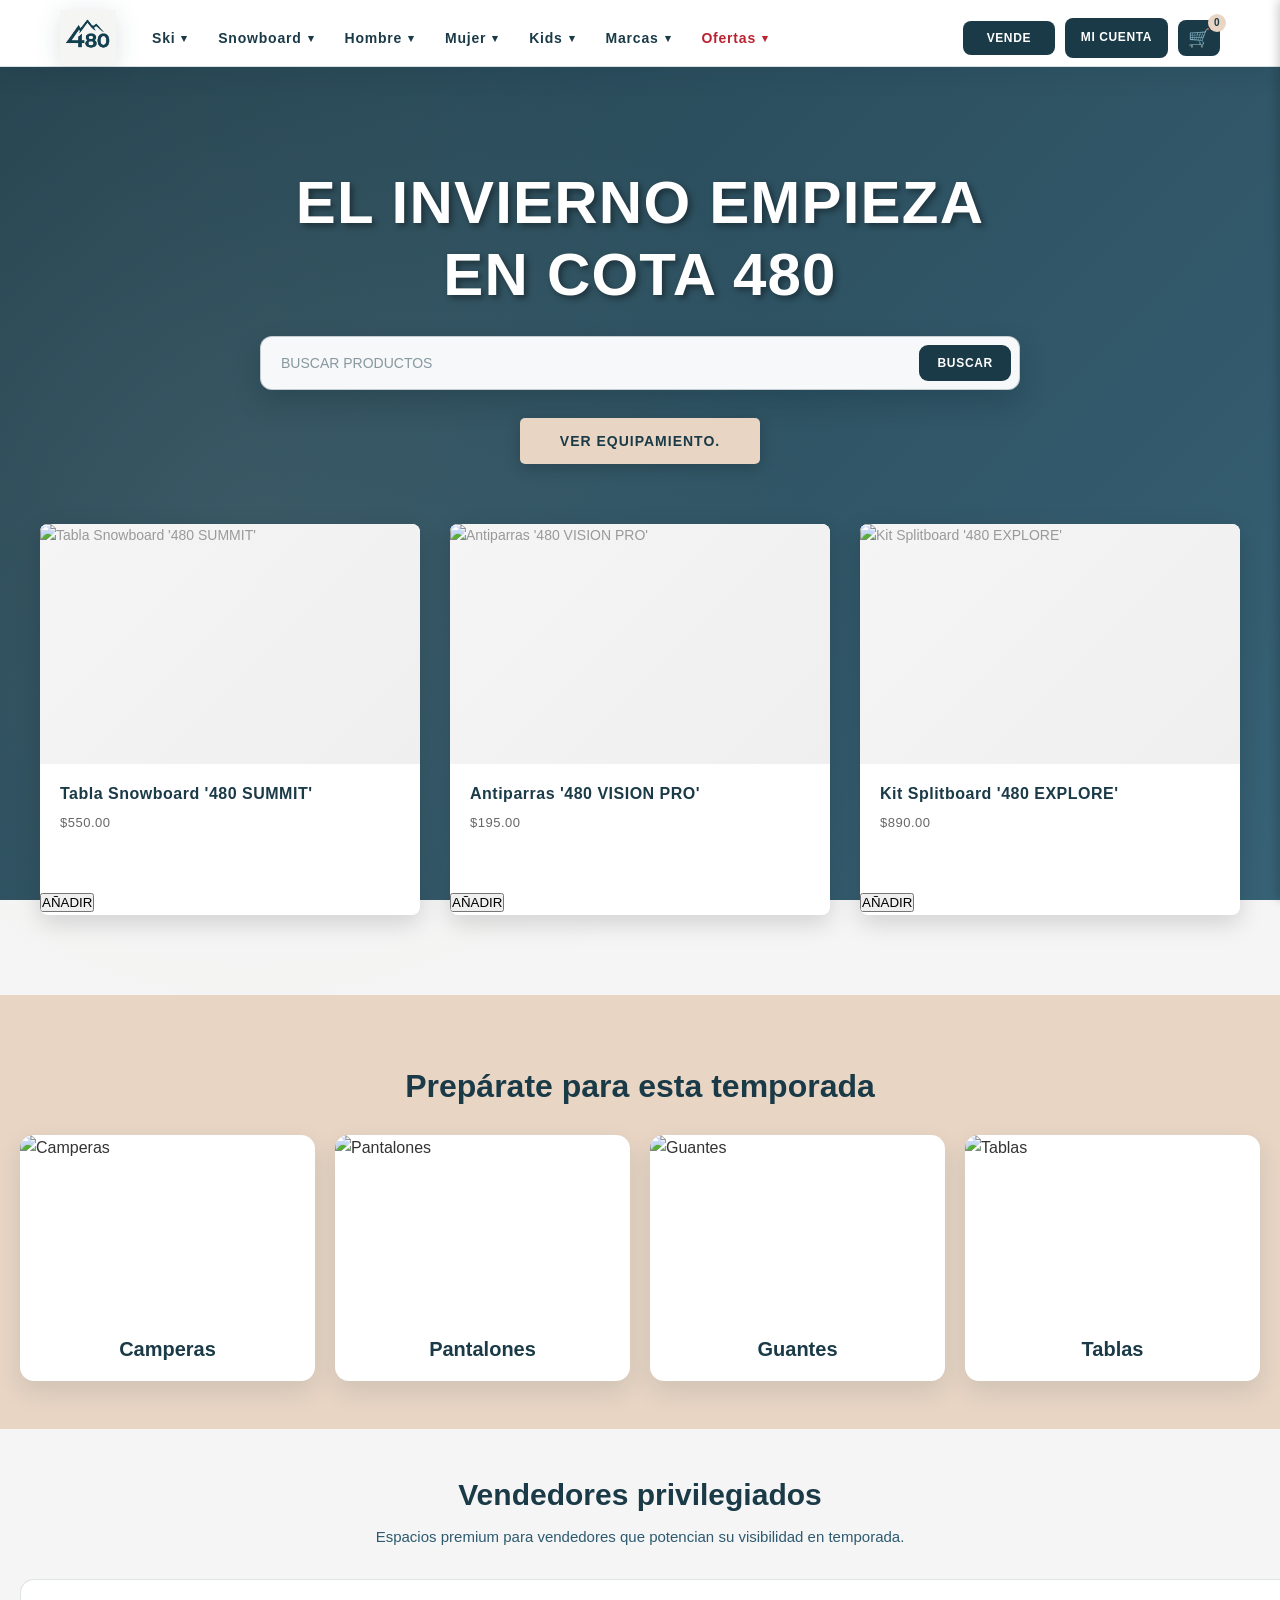
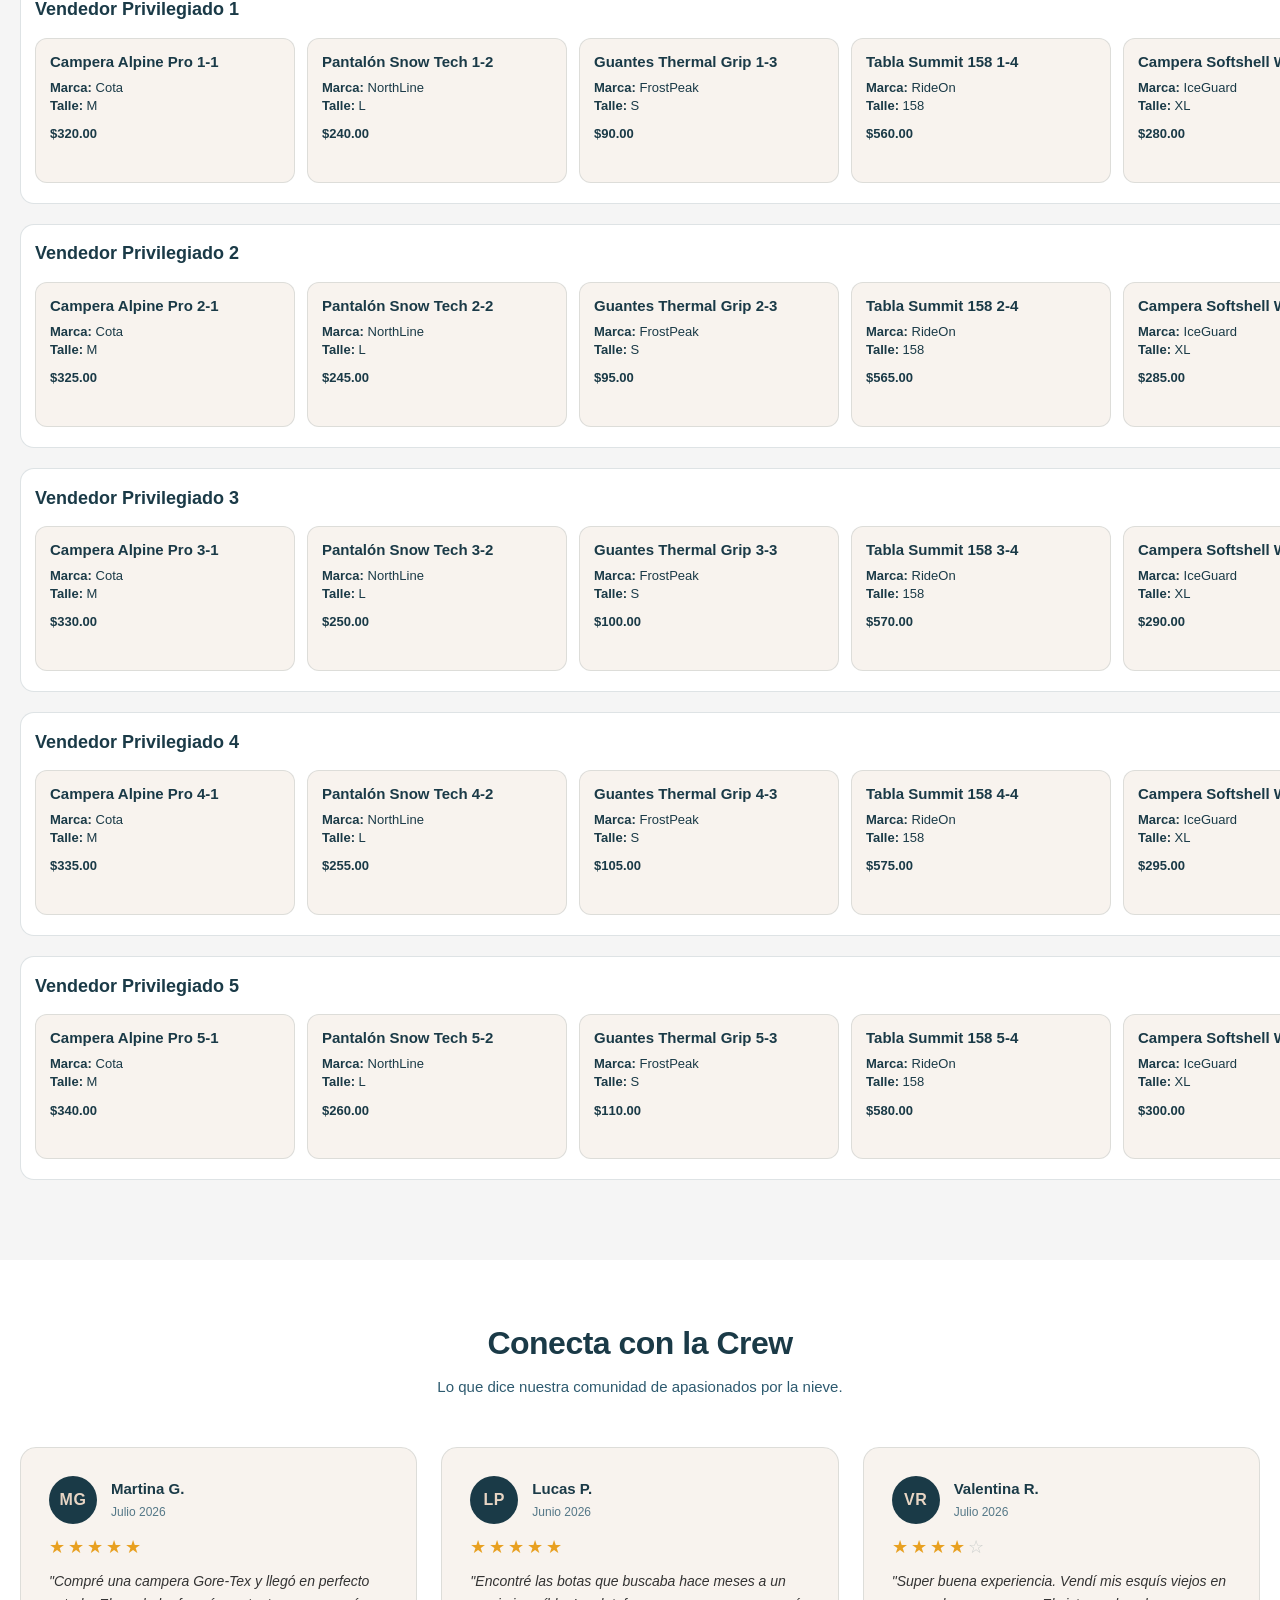
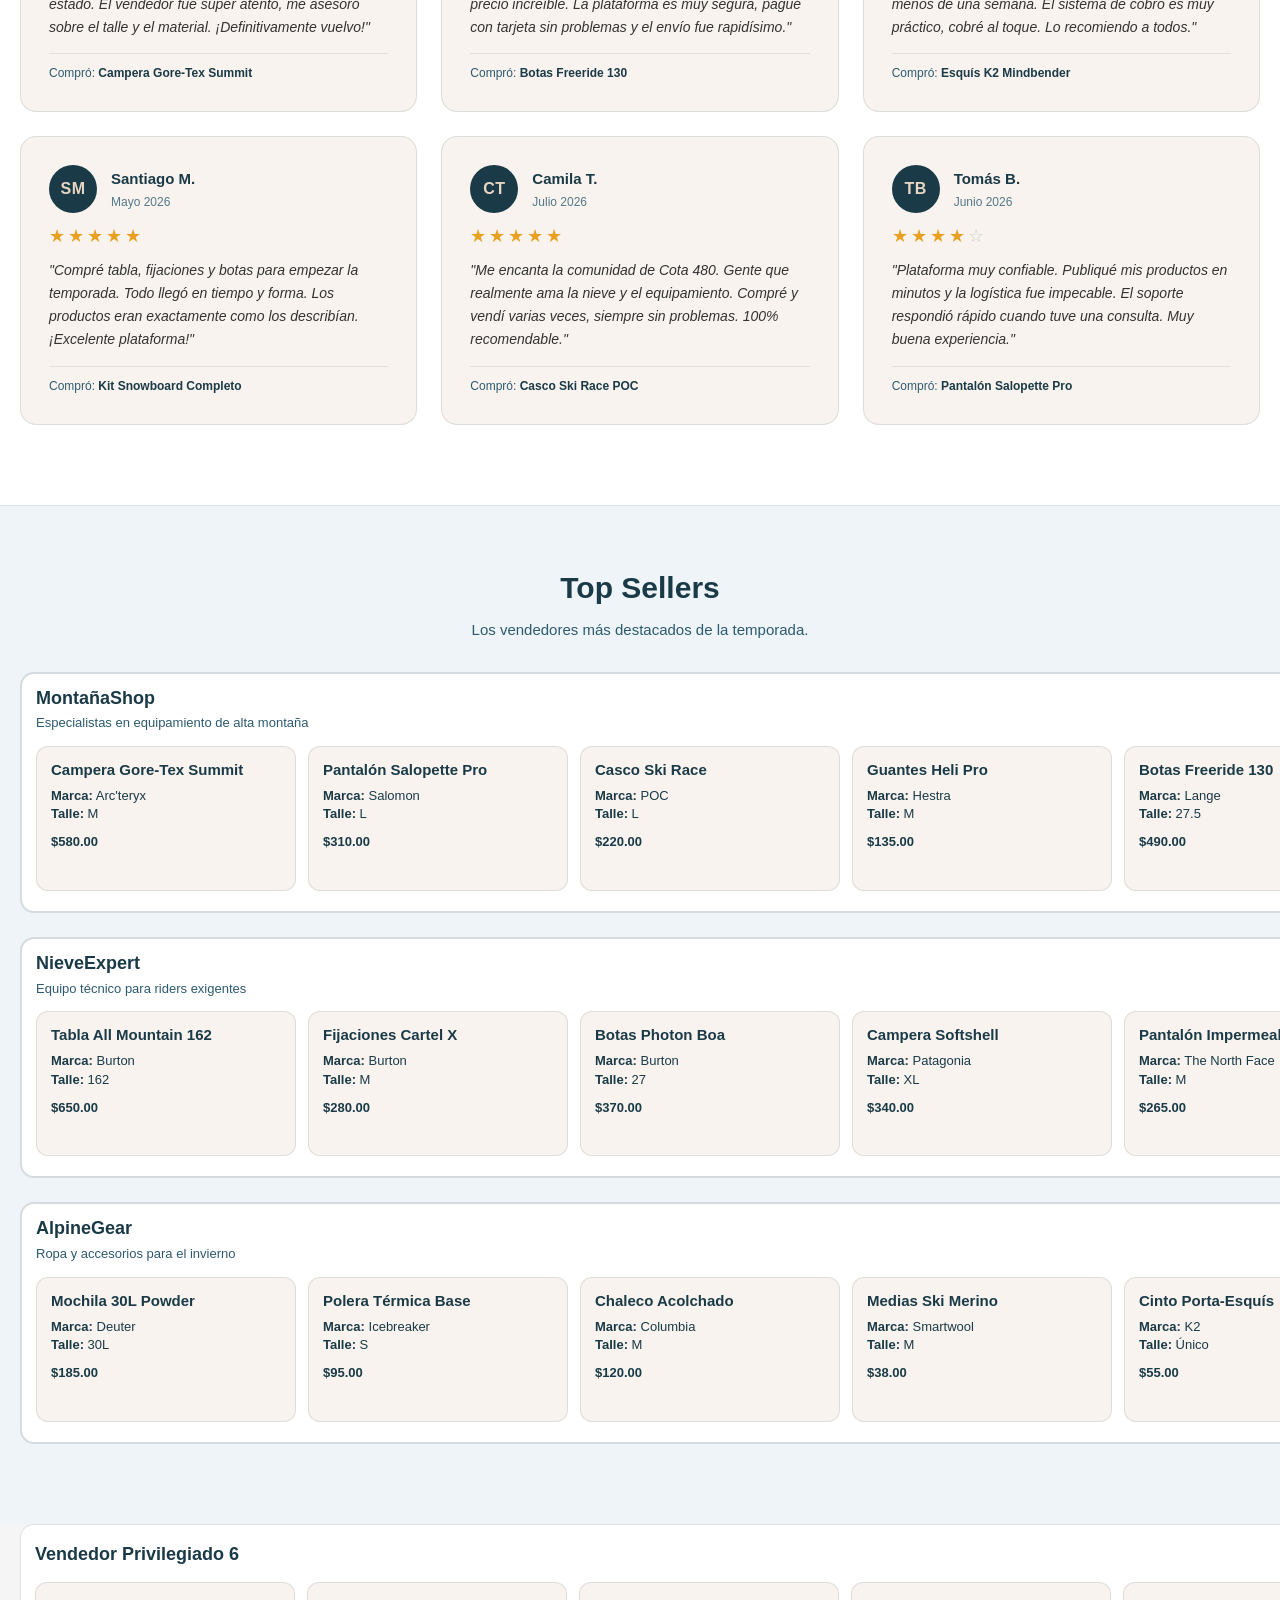
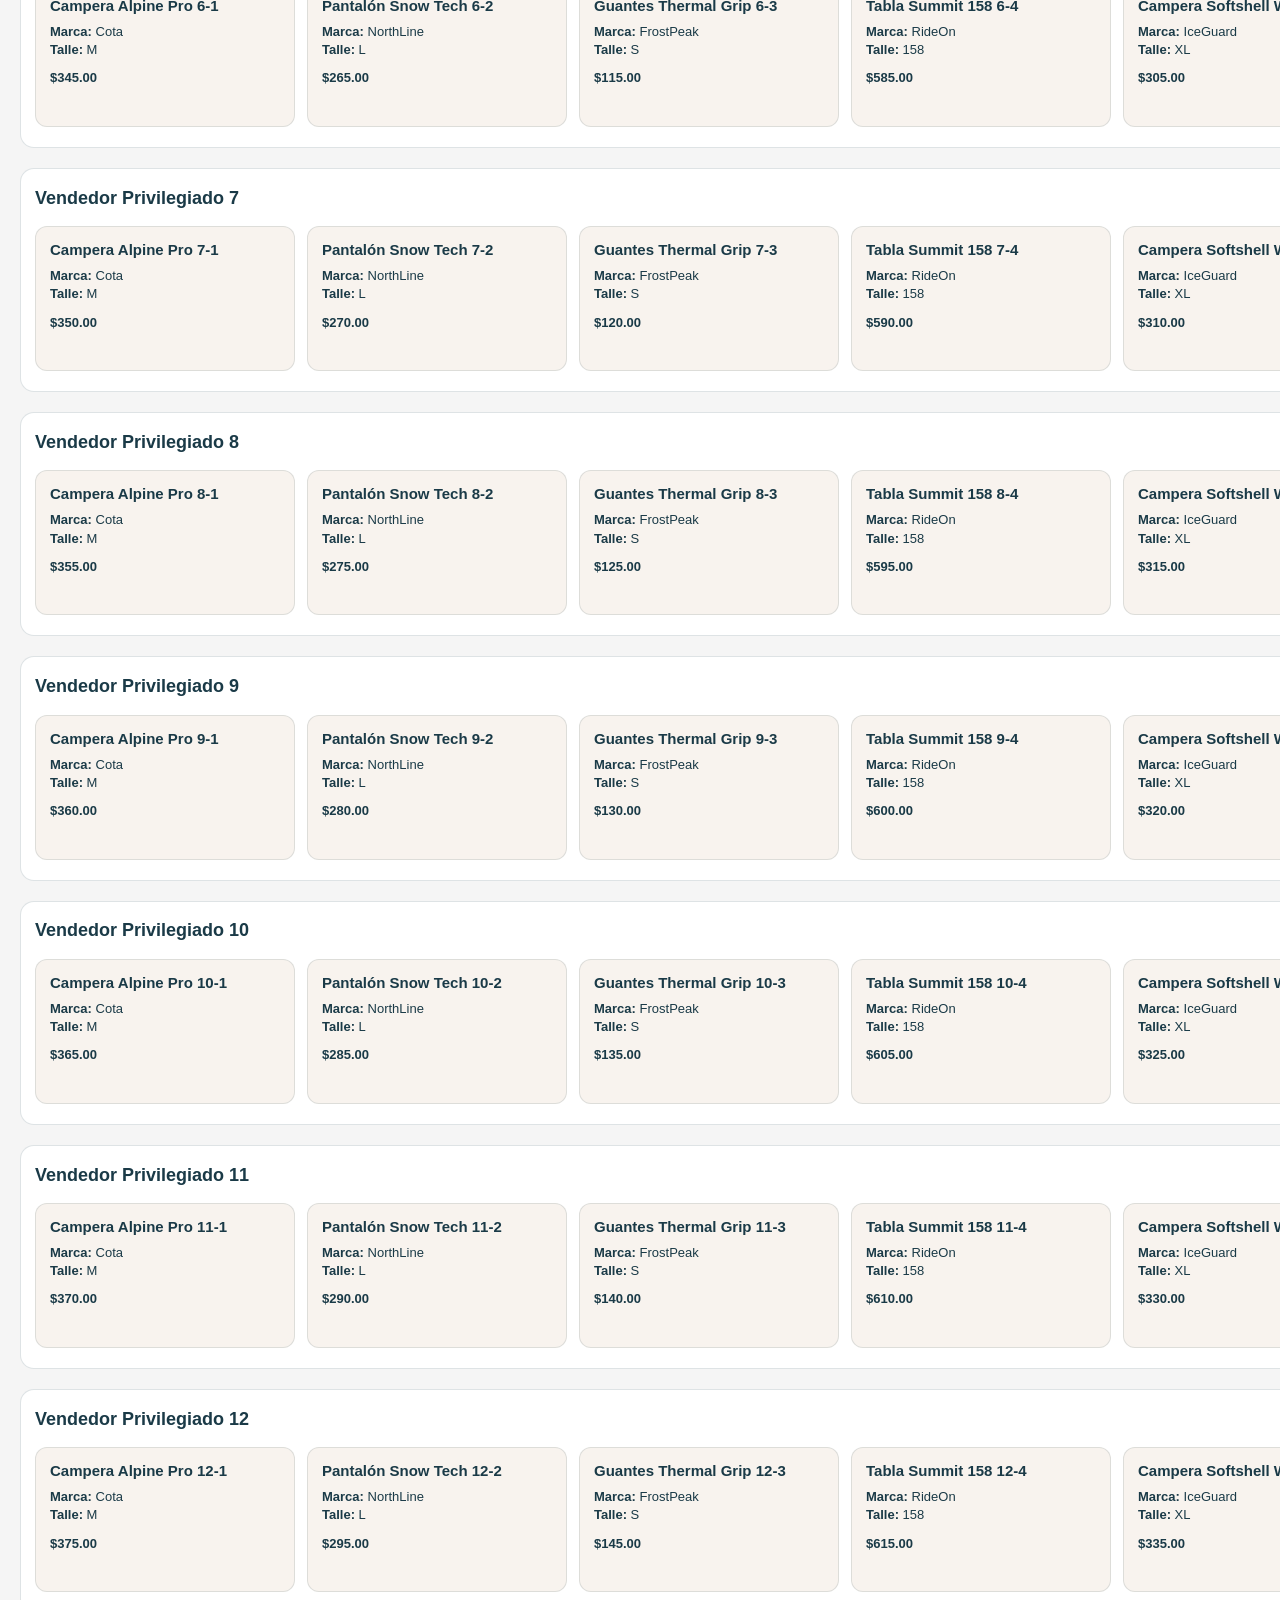
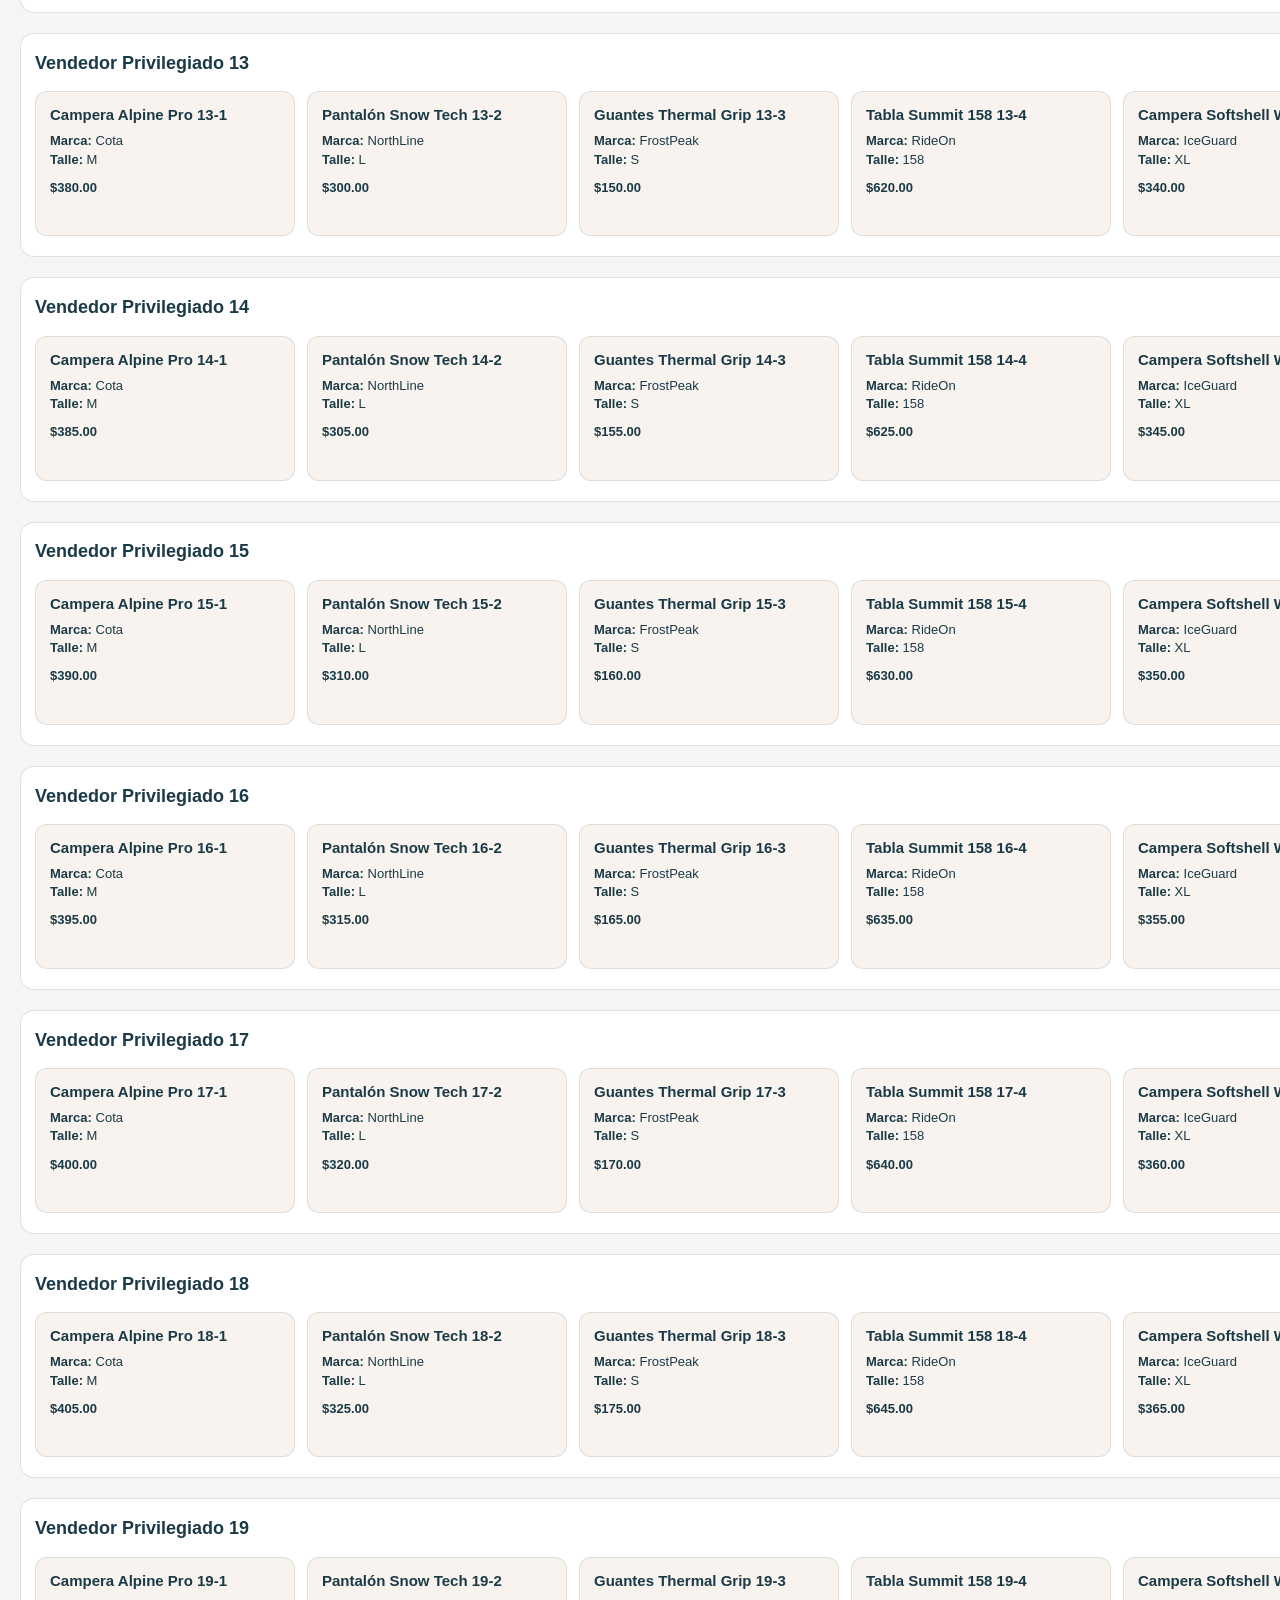
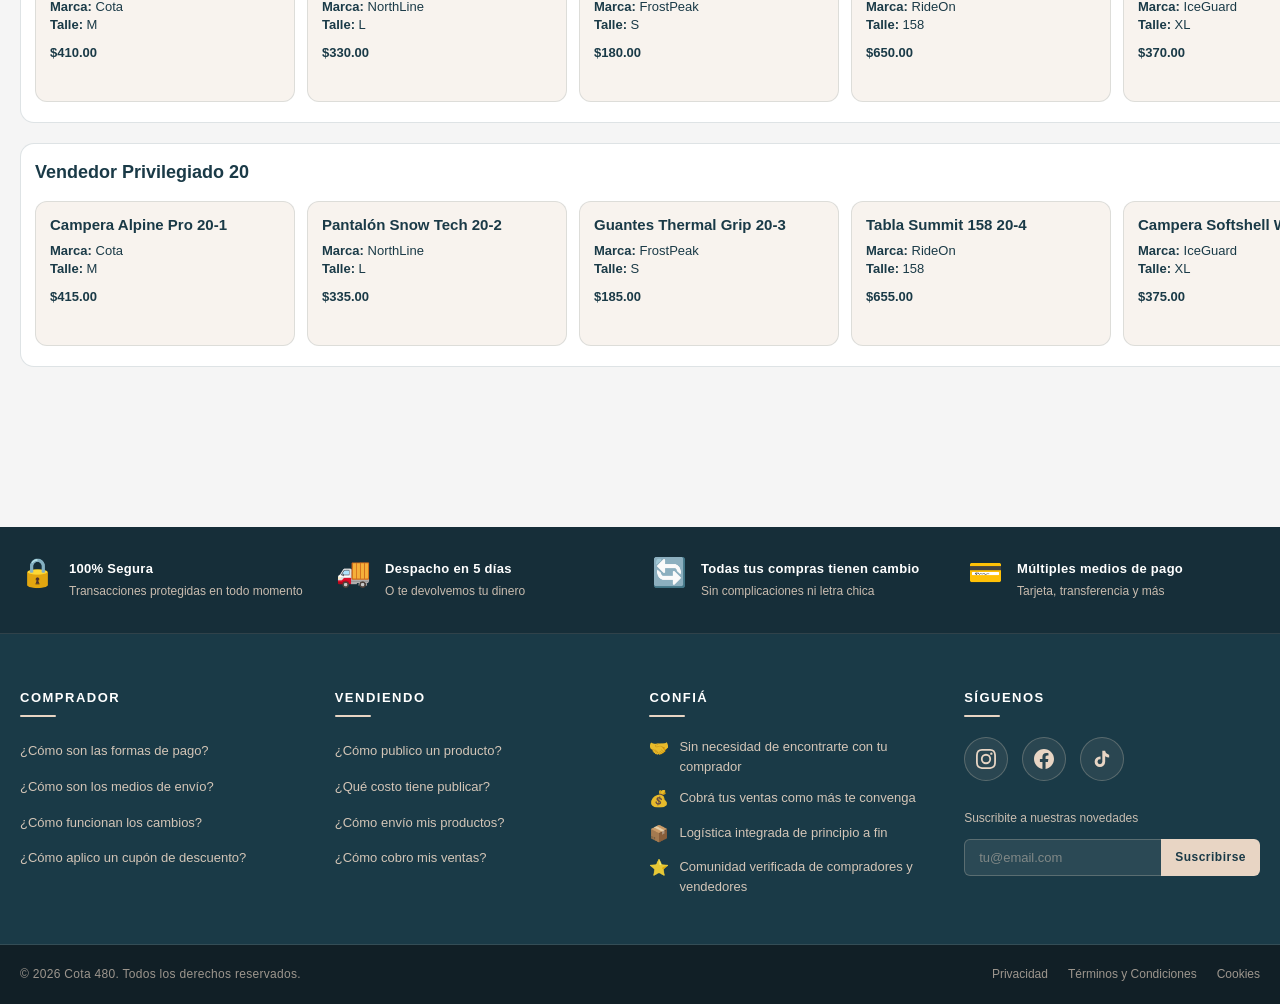
==== commit a2a90482: "feat: add user login, profile, cart enhancements and checkout pages" ====
--- a/index.html
+++ b/index.html
@@ -58,6 +58,7 @@
     <!-- Scripts -->
     <script src="js/utils/constants.js"></script>
     <script src="js/utils/helpers.js"></script>
+    <script src="js/services/auth.js"></script>
     <script src="js/services/cart.js"></script>
     <script src="js/services/products.js"></script>
     <script src="js/services/search.js"></script>
--- a/styles/navbar.css
+++ b/styles/navbar.css
@@ -299,12 +299,67 @@
     text-transform: uppercase;
     cursor: pointer;
     transition: transform 0.2s ease, box-shadow 0.2s ease, background 0.2s ease;
+    text-decoration: none;
+    display: inline-flex;
+    align-items: center;
+    justify-content: center;
 }
 
 .action-btn:hover {
     background: var(--brand-blue-soft);
     transform: translateY(-1px);
     box-shadow: 0 8px 18px rgba(26, 58, 71, 0.22);
+}
+
+/* Botón del carrito en navbar */
+.cart-nav-btn {
+    min-width: unset;
+    width: 42px;
+    height: 36px;
+    padding: 0;
+    position: relative;
+    font-size: 18px;
+    gap: 0;
+}
+
+.cart-nav-count {
+    position: absolute;
+    top: -6px;
+    right: -6px;
+    background: #E8D5C4;
+    color: #1a3a47;
+    font-size: 10px;
+    font-weight: 800;
+    width: 18px;
+    height: 18px;
+    border-radius: 50%;
+    display: flex;
+    align-items: center;
+    justify-content: center;
+    line-height: 1;
+}
+
+/* Avatar de cuenta de usuario */
+.action-btn--account {
+    width: 36px;
+    height: 36px;
+    min-width: unset;
+    border-radius: 50%;
+    padding: 0;
+    background: #E8D5C4;
+    color: #1a3a47;
+    font-weight: 800;
+    font-size: 15px;
+}
+
+.action-btn--account:hover {
+    background: #d4bfa9;
+}
+
+.account-initial {
+    font-size: 15px;
+    font-weight: 800;
+    color: #1a3a47;
 }
 
 /* Responsive priority:
--- a/styles/sellers-carousel.css
+++ b/styles/sellers-carousel.css
@@ -3,12 +3,14 @@
  * Sección de vendedores privilegiados con scroll horizontal
  */
 
-.privileged-sellers {
+.privileged-sellers,
+.privileged-sellers-first {
     background: #f5f5f5;
     padding: 48px 0 80px;
 }
 
-.privileged-sellers h2 {
+.privileged-sellers h2,
+.privileged-sellers-first h2 {
     color: #1a3a47;
     text-align: center;
     font-size: 30px;
@@ -103,3 +105,50 @@
         grid-auto-columns: minmax(260px, 1fr);
     }
 }
+
+/* TOP SELLERS */
+.top-sellers {
+    background: #eef4f7;
+    padding: 64px 0 80px;
+    border-top: 1px solid rgba(26, 58, 71, 0.1);
+}
+
+.top-sellers-title {
+    color: #1a3a47;
+    text-align: center;
+    font-size: 30px;
+    margin-bottom: 12px;
+}
+
+.top-sellers-list {
+    gap: 24px;
+}
+
+.top-seller-carousel {
+    border: 2px solid rgba(26, 58, 71, 0.18);
+}
+
+.top-seller-info {
+    display: flex;
+    flex-direction: column;
+    gap: 4px;
+}
+
+.top-seller-desc {
+    color: #2d5a6f;
+    font-size: 13px;
+    font-weight: 400;
+}
+
+.top-seller-badge {
+    background: #e8a020;
+    color: #ffffff;
+    font-size: 12px;
+}
+
+/* PRIVILEGED SELLERS REST */
+.privileged-sellers-rest {
+    background: #f5f5f5;
+    padding: 0 0 80px;
+}
+
--- a/styles/reviews.css
+++ b/styles/reviews.css
@@ -0,0 +1,161 @@
+/**
+ * ESTILOS: REVIEWS - CONECTA CON LA CREW
+ * Sección de reseñas de usuarios - Guía de Estilos 480
+ */
+
+.reviews-section {
+    background: #ffffff;
+    padding: 64px 0 80px;
+}
+
+.reviews-header {
+    text-align: center;
+    margin-bottom: 48px;
+}
+
+.reviews-title {
+    color: #1a3a47;
+    font-size: 32px;
+    font-weight: 700;
+    margin-bottom: 12px;
+    letter-spacing: -0.5px;
+}
+
+.reviews-subtitle {
+    color: #2d5a6f;
+    font-size: 15px;
+    max-width: 540px;
+    margin: 0 auto;
+    line-height: 1.6;
+}
+
+/* Grid de reviews */
+.reviews-grid {
+    display: grid;
+    grid-template-columns: repeat(3, 1fr);
+    gap: 24px;
+}
+
+/* Tarjeta individual */
+.review-card {
+    background: #f8f3ee;
+    border: 1px solid rgba(26, 58, 71, 0.12);
+    border-radius: 16px;
+    padding: 28px;
+    display: flex;
+    flex-direction: column;
+    gap: 14px;
+    transition: transform 0.3s ease, box-shadow 0.3s ease;
+}
+
+.review-card:hover {
+    transform: translateY(-4px);
+    box-shadow: 0 8px 28px rgba(26, 58, 71, 0.12);
+}
+
+/* Header de la tarjeta */
+.review-header {
+    display: flex;
+    align-items: center;
+    gap: 14px;
+}
+
+/* Avatar con iniciales */
+.review-avatar {
+    width: 48px;
+    height: 48px;
+    border-radius: 50%;
+    background: #1a3a47;
+    color: #E8D5C4;
+    font-size: 16px;
+    font-weight: 700;
+    display: flex;
+    align-items: center;
+    justify-content: center;
+    flex-shrink: 0;
+    letter-spacing: 0.5px;
+}
+
+.review-user-info {
+    display: flex;
+    flex-direction: column;
+    gap: 2px;
+}
+
+.review-name {
+    color: #1a3a47;
+    font-size: 15px;
+    font-weight: 700;
+}
+
+.review-date {
+    color: #2d5a6f;
+    font-size: 12px;
+    opacity: 0.8;
+}
+
+/* Rating con estrellas */
+.review-rating {
+    display: flex;
+    gap: 3px;
+}
+
+.review-star {
+    font-size: 18px;
+    color: rgba(26, 58, 71, 0.2);
+    line-height: 1;
+}
+
+.review-star.filled {
+    color: #e8a020;
+}
+
+/* Comentario */
+.review-comment {
+    color: #333333;
+    font-size: 14px;
+    line-height: 1.65;
+    font-style: italic;
+    flex: 1;
+}
+
+/* Producto */
+.review-product {
+    color: #2d5a6f;
+    font-size: 12px;
+    border-top: 1px solid rgba(26, 58, 71, 0.1);
+    padding-top: 10px;
+    margin-top: auto;
+}
+
+.review-product em {
+    font-style: normal;
+    font-weight: 600;
+    color: #1a3a47;
+}
+
+/* Responsive */
+@media (max-width: 1024px) {
+    .reviews-grid {
+        grid-template-columns: repeat(2, 1fr);
+    }
+}
+
+@media (max-width: 640px) {
+    .reviews-section {
+        padding: 48px 0 60px;
+    }
+
+    .reviews-title {
+        font-size: 26px;
+    }
+
+    .reviews-grid {
+        grid-template-columns: 1fr;
+        gap: 16px;
+    }
+
+    .review-card {
+        padding: 20px;
+    }
+}
--- a/styles/footer.css
+++ b/styles/footer.css
@@ -5,176 +5,168 @@
  */
 
 .footer {
-    background: linear-gradient(135deg, #1a3a47 0%, #2d5a6f 100%);
-    color: #E8D5C4;
-    padding: 80px 0 30px;
-    margin-top: 100px;
-    border-top: 1px solid rgba(232, 213, 196, 0.1);
-}
-
-.footer-container {
-    max-width: 1400px;
-    margin: 0 auto;
-    padding: 0 40px;
+    background: #1a3a47;
+    color: #E8D5C4;
+    margin-top: 80px;
+}
+
+.footer-inner {
+    display: flex;
+    flex-direction: column;
+}
+
+/* ── BENEFITS BAR ─────────────────────────────────────── */
+.footer-benefits-bar {
+    background: #162e39;
+    padding: 32px 0;
+    border-bottom: 1px solid rgba(232, 213, 196, 0.12);
+}
+
+.footer-benefits {
+    display: grid;
+    grid-template-columns: repeat(4, 1fr);
+    gap: 24px;
+}
+
+.benefit-item {
+    display: flex;
+    align-items: flex-start;
+    gap: 14px;
+    transition: transform 0.3s ease;
+}
+
+.benefit-item:hover {
+    transform: translateY(-3px);
+}
+
+.benefit-icon {
+    font-size: 28px;
+    line-height: 1;
+    flex-shrink: 0;
+}
+
+.benefit-title {
+    color: #ffffff;
+    font-size: 13px;
+    font-weight: 700;
+    margin-bottom: 4px;
+    letter-spacing: 0.3px;
+}
+
+.benefit-description {
+    color: #E8D5C4;
+    font-size: 12px;
+    line-height: 1.45;
+    opacity: 0.85;
+}
+
+/* ── MAIN CONTENT ─────────────────────────────────────── */
+.footer-main {
+    padding: 56px 0 48px;
+    border-bottom: 1px solid rgba(232, 213, 196, 0.12);
 }
 
 .footer-content {
     display: grid;
-    grid-template-columns: repeat(auto-fit, minmax(280px, 1fr));
-    gap: 50px;
-    margin-bottom: 60px;
-}
-
-/* COMPRADOR Section */
-.footer-section {
-    animation: slideUp 0.6s ease backwards;
-}
-
-.footer-section:nth-child(2) {
-    animation-delay: 0.1s;
-}
-
-.footer-section:nth-child(3) {
-    animation-delay: 0.2s;
-}
-
-.footer-section:nth-child(4) {
-    animation-delay: 0.3s;
-}
-
-.footer-section h3 {
+    grid-template-columns: repeat(4, 1fr);
+    gap: 40px;
+}
+
+/* ── COLUMN ───────────────────────────────────────────── */
+.footer-col-title {
     color: #ffffff;
-    font-size: 18px;
+    font-size: 13px;
     font-weight: 700;
-    margin-bottom: 25px;
-    letter-spacing: 1px;
+    letter-spacing: 1.5px;
     text-transform: uppercase;
+    margin-bottom: 20px;
     position: relative;
     padding-bottom: 12px;
 }
 
-.footer-section h3::after {
+.footer-col-title::after {
     content: '';
     position: absolute;
     bottom: 0;
     left: 0;
-    width: 40px;
-    height: 3px;
+    width: 36px;
+    height: 2px;
     background: #E8D5C4;
     border-radius: 2px;
 }
 
-.footer-section ul {
+/* ── FAQ LINKS ────────────────────────────────────────── */
+.footer-links {
     list-style: none;
     padding: 0;
     margin: 0;
-}
-
-.footer-section ul li {
-    margin-bottom: 14px;
-    font-size: 13px;
-    line-height: 1.6;
-}
-
-.footer-section a {
+    display: flex;
+    flex-direction: column;
+    gap: 10px;
+}
+
+.footer-link {
     color: #E8D5C4;
     text-decoration: none;
-    transition: all 0.3s ease;
-    font-weight: 500;
-    letter-spacing: 0.3px;
-}
-
-.footer-section a:hover {
+    font-size: 13px;
+    line-height: 1.5;
+    opacity: 0.9;
+    transition: all 0.25s ease;
+    display: inline-block;
+}
+
+.footer-link:hover {
     color: #ffffff;
+    opacity: 1;
     padding-left: 5px;
 }
 
-/* Benefits Section */
-.footer-benefits {
-    display: grid;
-    grid-template-columns: repeat(auto-fit, minmax(250px, 1fr));
-    gap: 35px;
-    margin-bottom: 60px;
-    padding: 40px;
-    background: rgba(255, 255, 255, 0.05);
-    border-radius: 8px;
-    border: 1px solid rgba(232, 213, 196, 0.1);
-}
-
-.benefit-item {
-    text-align: center;
-    transition: all 0.3s ease;
-}
-
-.benefit-item:hover {
-    transform: translateY(-5px);
-}
-
-.benefit-icon {
-    font-size: 36px;
-    margin-bottom: 12px;
-    display: inline-block;
-    transition: all 0.3s ease;
-}
-
-.benefit-item:hover .benefit-icon {
-    transform: scale(1.15);
-}
-
-.benefit-title {
-    color: #ffffff;
-    font-size: 14px;
-    font-weight: 700;
-    margin-bottom: 10px;
-    letter-spacing: 0.8px;
-    text-transform: uppercase;
-}
-
-.benefit-description {
-    color: #E8D5C4;
-    font-size: 12px;
+/* ── TRUST LIST ───────────────────────────────────────── */
+.footer-trust-list {
+    list-style: none;
+    padding: 0;
+    margin: 0;
+    display: flex;
+    flex-direction: column;
+    gap: 12px;
+}
+
+.footer-trust-list li {
+    display: flex;
+    align-items: flex-start;
+    gap: 10px;
+    color: #E8D5C4;
+    font-size: 13px;
     line-height: 1.5;
-    opacity: 0.95;
-}
-
-/* Social Section */
-.footer-social {
-    display: flex;
-    align-items: center;
-    justify-content: center;
-    gap: 15px;
-    padding: 30px 0;
-    border-top: 1px solid rgba(232, 213, 196, 0.2);
-    border-bottom: 1px solid rgba(232, 213, 196, 0.2);
-    flex-wrap: wrap;
-}
-
-.social-label {
-    color: #ffffff;
-    font-size: 14px;
-    font-weight: 700;
-    letter-spacing: 1px;
-    text-transform: uppercase;
-}
-
-.social-links {
-    display: flex;
-    gap: 20px;
+    opacity: 0.9;
+}
+
+.trust-icon {
+    font-size: 16px;
+    line-height: 1.4;
+    flex-shrink: 0;
+}
+
+/* ── SOCIAL ICONS ─────────────────────────────────────── */
+.footer-social-links {
+    display: flex;
+    gap: 14px;
+    margin-bottom: 28px;
 }
 
 .social-link {
     display: inline-flex;
     align-items: center;
     justify-content: center;
-    width: 45px;
-    height: 45px;
-    background: rgba(232, 213, 196, 0.1);
-    border: 2px solid rgba(232, 213, 196, 0.3);
+    width: 44px;
+    height: 44px;
+    background: rgba(232, 213, 196, 0.08);
+    border: 1.5px solid rgba(232, 213, 196, 0.25);
     border-radius: 50%;
     color: #E8D5C4;
     text-decoration: none;
     transition: all 0.3s ease;
-    font-size: 20px;
+    flex-shrink: 0;
 }
 
 .social-link:hover {
@@ -182,155 +174,175 @@
     color: #1a3a47;
     border-color: #E8D5C4;
     transform: translateY(-3px);
+    box-shadow: 0 6px 18px rgba(0, 0, 0, 0.2);
 }
 
 .social-link svg {
-    width: 22px;
-    height: 22px;
-}
-
-/* Footer Bottom */
+    width: 20px;
+    height: 20px;
+    display: block;
+}
+
+/* ── NEWSLETTER ───────────────────────────────────────── */
+.footer-newsletter-label {
+    color: #E8D5C4;
+    font-size: 12px;
+    margin-bottom: 10px;
+    opacity: 0.85;
+}
+
+.footer-newsletter-form {
+    display: flex;
+    gap: 0;
+}
+
+.footer-newsletter-input {
+    flex: 1;
+    background: rgba(255, 255, 255, 0.08);
+    border: 1.5px solid rgba(232, 213, 196, 0.25);
+    border-right: none;
+    border-radius: 6px 0 0 6px;
+    color: #E8D5C4;
+    font-size: 13px;
+    padding: 10px 14px;
+    outline: none;
+    min-width: 0;
+    transition: border-color 0.25s ease;
+}
+
+.footer-newsletter-input::placeholder {
+    color: rgba(232, 213, 196, 0.45);
+}
+
+.footer-newsletter-input:focus {
+    border-color: rgba(232, 213, 196, 0.6);
+}
+
+.footer-newsletter-btn {
+    background: #E8D5C4;
+    color: #1a3a47;
+    border: none;
+    border-radius: 0 6px 6px 0;
+    font-size: 12px;
+    font-weight: 700;
+    padding: 10px 14px;
+    cursor: pointer;
+    letter-spacing: 0.5px;
+    white-space: nowrap;
+    transition: all 0.25s ease;
+}
+
+.footer-newsletter-btn:hover {
+    background: #ffffff;
+}
+
+/* ── BOTTOM BAR ───────────────────────────────────────── */
+.footer-bottom-bar {
+    padding: 20px 0;
+    background: #111f26;
+}
+
 .footer-bottom {
-    text-align: center;
-    padding-top: 30px;
-    font-size: 12px;
-    color: rgba(232, 213, 196, 0.7);
-    letter-spacing: 0.5px;
-}
-
-.footer-bottom p {
-    margin: 8px 0;
-}
-
-.footer-bottom a {
-    color: #E8D5C4;
+    display: flex;
+    align-items: center;
+    justify-content: space-between;
+    gap: 16px;
+    flex-wrap: wrap;
+}
+
+.footer-copyright {
+    color: rgba(232, 213, 196, 0.65);
+    font-size: 12px;
+    letter-spacing: 0.3px;
+}
+
+.footer-legal-links {
+    display: flex;
+    gap: 20px;
+}
+
+.footer-legal-link {
+    color: rgba(232, 213, 196, 0.65);
     text-decoration: none;
-    transition: all 0.3s ease;
-    font-weight: 600;
-}
-
-.footer-bottom a:hover {
+    font-size: 12px;
+    transition: color 0.25s ease;
+}
+
+.footer-legal-link:hover {
     color: #ffffff;
-    text-decoration: underline;
-}
-
-/* Divider */
-.footer-divider {
-    width: 60px;
-    height: 2px;
-    background: #E8D5C4;
-    margin: 20px auto;
-    opacity: 0.5;
-}
-
-/* Logo Footer */
-.footer-logo {
-    text-align: center;
-    margin-bottom: 30px;
-    font-size: 28px;
-    font-weight: 700;
-    color: #E8D5C4;
-    letter-spacing: 1px;
-}
-
-.footer-logo svg {
-    height: 40px;
-    width: auto;
-    filter: drop-shadow(0 2px 4px rgba(0, 0, 0, 0.2));
-}
-
-/* Mobile Responsive */
+}
+
+/* ── RESPONSIVE ───────────────────────────────────────── */
+@media (max-width: 1100px) {
+    .footer-benefits {
+        grid-template-columns: repeat(2, 1fr);
+    }
+
+    .footer-content {
+        grid-template-columns: repeat(2, 1fr);
+        gap: 36px;
+    }
+}
+
 @media (max-width: 768px) {
     .footer {
-        padding: 60px 0 30px;
         margin-top: 60px;
     }
 
-    .footer-container {
-        padding: 0 20px;
+    .footer-benefits-bar {
+        padding: 28px 0;
+    }
+
+    .footer-benefits {
+        grid-template-columns: 1fr 1fr;
+        gap: 20px;
+    }
+
+    .footer-main {
+        padding: 40px 0 36px;
+    }
+
+    .footer-content {
+        grid-template-columns: 1fr 1fr;
+        gap: 28px;
+    }
+
+    .footer-bottom {
+        flex-direction: column;
+        align-items: flex-start;
+        gap: 10px;
+    }
+}
+
+@media (max-width: 540px) {
+    .footer-benefits {
+        grid-template-columns: 1fr;
+        gap: 18px;
     }
 
     .footer-content {
         grid-template-columns: 1fr;
-        gap: 35px;
-        margin-bottom: 40px;
-    }
-
-    .footer-section h3 {
-        font-size: 16px;
-        margin-bottom: 18px;
-    }
-
-    .footer-section a {
-        font-size: 12px;
-    }
-
-    .footer-benefits {
-        grid-template-columns: 1fr;
-        gap: 25px;
-        padding: 30px 20px;
-    }
-
-    .benefit-item {
-        padding: 20px;
-    }
-
-    .footer-social {
+        gap: 28px;
+    }
+
+    .footer-legal-links {
+        gap: 14px;
+        flex-wrap: wrap;
+    }
+
+    .footer-newsletter-form {
         flex-direction: column;
-        gap: 12px;
-        padding: 20px 0;
-    }
-
-    .social-links {
-        justify-content: center;
-    }
-
-    .footer-bottom {
-        font-size: 11px;
-        padding-top: 20px;
-    }
-}
-
-@media (max-width: 480px) {
-    .footer {
-        padding: 50px 0 20px;
-        margin-top: 40px;
-    }
-
-    .footer-container {
-        padding: 0 15px;
-    }
-
-    .footer-content {
-        gap: 25px;
-    }
-
-    .footer-section h3 {
-        font-size: 14px;
-        margin-bottom: 15px;
-    }
-
-    .footer-section ul li {
-        font-size: 12px;
-        margin-bottom: 10px;
-    }
-
-    .footer-benefits {
-        gap: 15px;
-        padding: 20px 15px;
-    }
-
-    .benefit-title {
-        font-size: 12px;
-    }
-
-    .benefit-description {
-        font-size: 11px;
-    }
-
-    .social-link {
-        width: 40px;
-        height: 40px;
-        font-size: 18px;
-    }
-}
+        gap: 8px;
+    }
+
+    .footer-newsletter-input {
+        border-right: 1.5px solid rgba(232, 213, 196, 0.25);
+        border-radius: 6px;
+    }
+
+    .footer-newsletter-btn {
+        border-radius: 6px;
+        padding: 10px;
+    }
+}
+
--- a/styles/cart.css
+++ b/styles/cart.css
@@ -85,19 +85,57 @@
     padding: 40px 20px;
 }
 
+.cart-count-badge {
+    display: inline-flex;
+    align-items: center;
+    justify-content: center;
+    background: #E8D5C4;
+    color: #1a3a47;
+    font-size: 12px;
+    font-weight: 800;
+    width: 22px;
+    height: 22px;
+    border-radius: 50%;
+    margin-left: 6px;
+    vertical-align: middle;
+}
+
 .cart-item {
     display: grid;
-    grid-template-columns: 1fr 100px 40px;
-    gap: 15px;
-    padding: 15px 0;
+    grid-template-columns: 60px 1fr auto 32px;
+    gap: 12px;
+    padding: 14px 0;
     border-bottom: 1px solid #eee;
     align-items: center;
 }
 
+.cart-item-img {
+    width: 60px;
+    height: 60px;
+    border-radius: 8px;
+    object-fit: cover;
+    background: #f0f0f0;
+}
+
 .item-info h4 {
     color: #1a3a47;
-    font-size: 14px;
-    margin-bottom: 5px;
+    font-size: 13px;
+    font-weight: 700;
+    margin-bottom: 3px;
+    white-space: nowrap;
+    overflow: hidden;
+    text-overflow: ellipsis;
+}
+
+.item-unit-price {
+    color: #888;
+    font-size: 12px;
+}
+
+.item-subtotal {
+    color: #1a3a47;
+    font-weight: 700;
+    font-size: 13px;
 }
 
 .item-price {
@@ -110,21 +148,36 @@
     display: flex;
     align-items: center;
     border: 1px solid #ddd;
-    border-radius: 3px;
+    border-radius: 6px;
+    overflow: hidden;
 }
 
 .qty-btn {
     background: none;
     border: none;
     color: #1a3a47;
-    width: 25px;
-    padding: 5px 0;
-    cursor: pointer;
-    font-weight: 700;
+    width: 28px;
+    height: 28px;
+    cursor: pointer;
+    font-weight: 700;
+    font-size: 16px;
+    display: flex;
+    align-items: center;
+    justify-content: center;
+    transition: background 0.2s ease;
 }
 
 .qty-btn:hover {
     background: #f0f0f0;
+}
+
+.qty-display {
+    min-width: 28px;
+    text-align: center;
+    font-size: 13px;
+    font-weight: 700;
+    color: #1a3a47;
+    padding: 0 4px;
 }
 
 .qty-input {
@@ -135,31 +188,109 @@
 }
 
 .btn-remove {
-    background: #d32f2f;
-    color: white;
-    border: none;
-    width: 30px;
-    height: 30px;
-    border-radius: 3px;
+    background: none;
+    color: #ccc;
+    border: none;
+    width: 32px;
+    height: 32px;
+    border-radius: 6px;
     cursor: pointer;
     font-size: 14px;
-    transition: all 0.3s ease;
+    transition: all 0.2s ease;
+    display: flex;
+    align-items: center;
+    justify-content: center;
 }
 
 .btn-remove:hover {
-    background: #c62828;
+    background: #fdecea;
+    color: #d32f2f;
 }
 
 .cart-footer {
-    padding: 20px;
+    padding: 16px 20px 20px;
     border-top: 2px solid #ddd;
     background: #f9f9f9;
+    display: flex;
+    flex-direction: column;
+    gap: 10px;
+}
+
+/* Cupón dentro del carrito */
+.cart-coupon {
+    display: flex;
+    gap: 8px;
+}
+
+.coupon-input-cart {
+    flex: 1;
+    padding: 9px 12px;
+    border: 1px solid #ddd;
+    border-radius: 6px;
+    font-size: 13px;
+    outline: none;
+    text-transform: uppercase;
+    background: #fff;
+    transition: border-color 0.2s ease;
+}
+
+.coupon-input-cart:focus {
+    border-color: #1a3a47;
+}
+
+.coupon-input-cart:disabled {
+    background: #f5f5f5;
+    color: #888;
+}
+
+.btn-apply-coupon-cart {
+    padding: 9px 14px;
+    background: #1a3a47;
+    color: #E8D5C4;
+    border: none;
+    border-radius: 6px;
+    font-size: 13px;
+    font-weight: 700;
+    cursor: pointer;
+    white-space: nowrap;
+    transition: background 0.2s ease;
+}
+
+.btn-apply-coupon-cart:hover {
+    background: #2d5a6f;
+}
+
+.coupon-tag {
+    font-size: 12px;
+    color: #388e3c;
+    font-weight: 600;
+}
+
+/* Totales */
+.cart-totals {
+    display: flex;
+    flex-direction: column;
+    gap: 4px;
+}
+
+.cart-total-row {
+    display: flex;
+    justify-content: space-between;
+    font-size: 13px;
+    color: #666;
+}
+
+.discount-row {
+    color: #388e3c;
+    font-weight: 600;
 }
 
 .cart-total {
     display: flex;
     justify-content: space-between;
-    margin-bottom: 15px;
+    padding-top: 8px;
+    margin-top: 4px;
+    border-top: 1px solid #ddd;
     font-size: 18px;
     font-weight: 700;
     color: #1a3a47;
